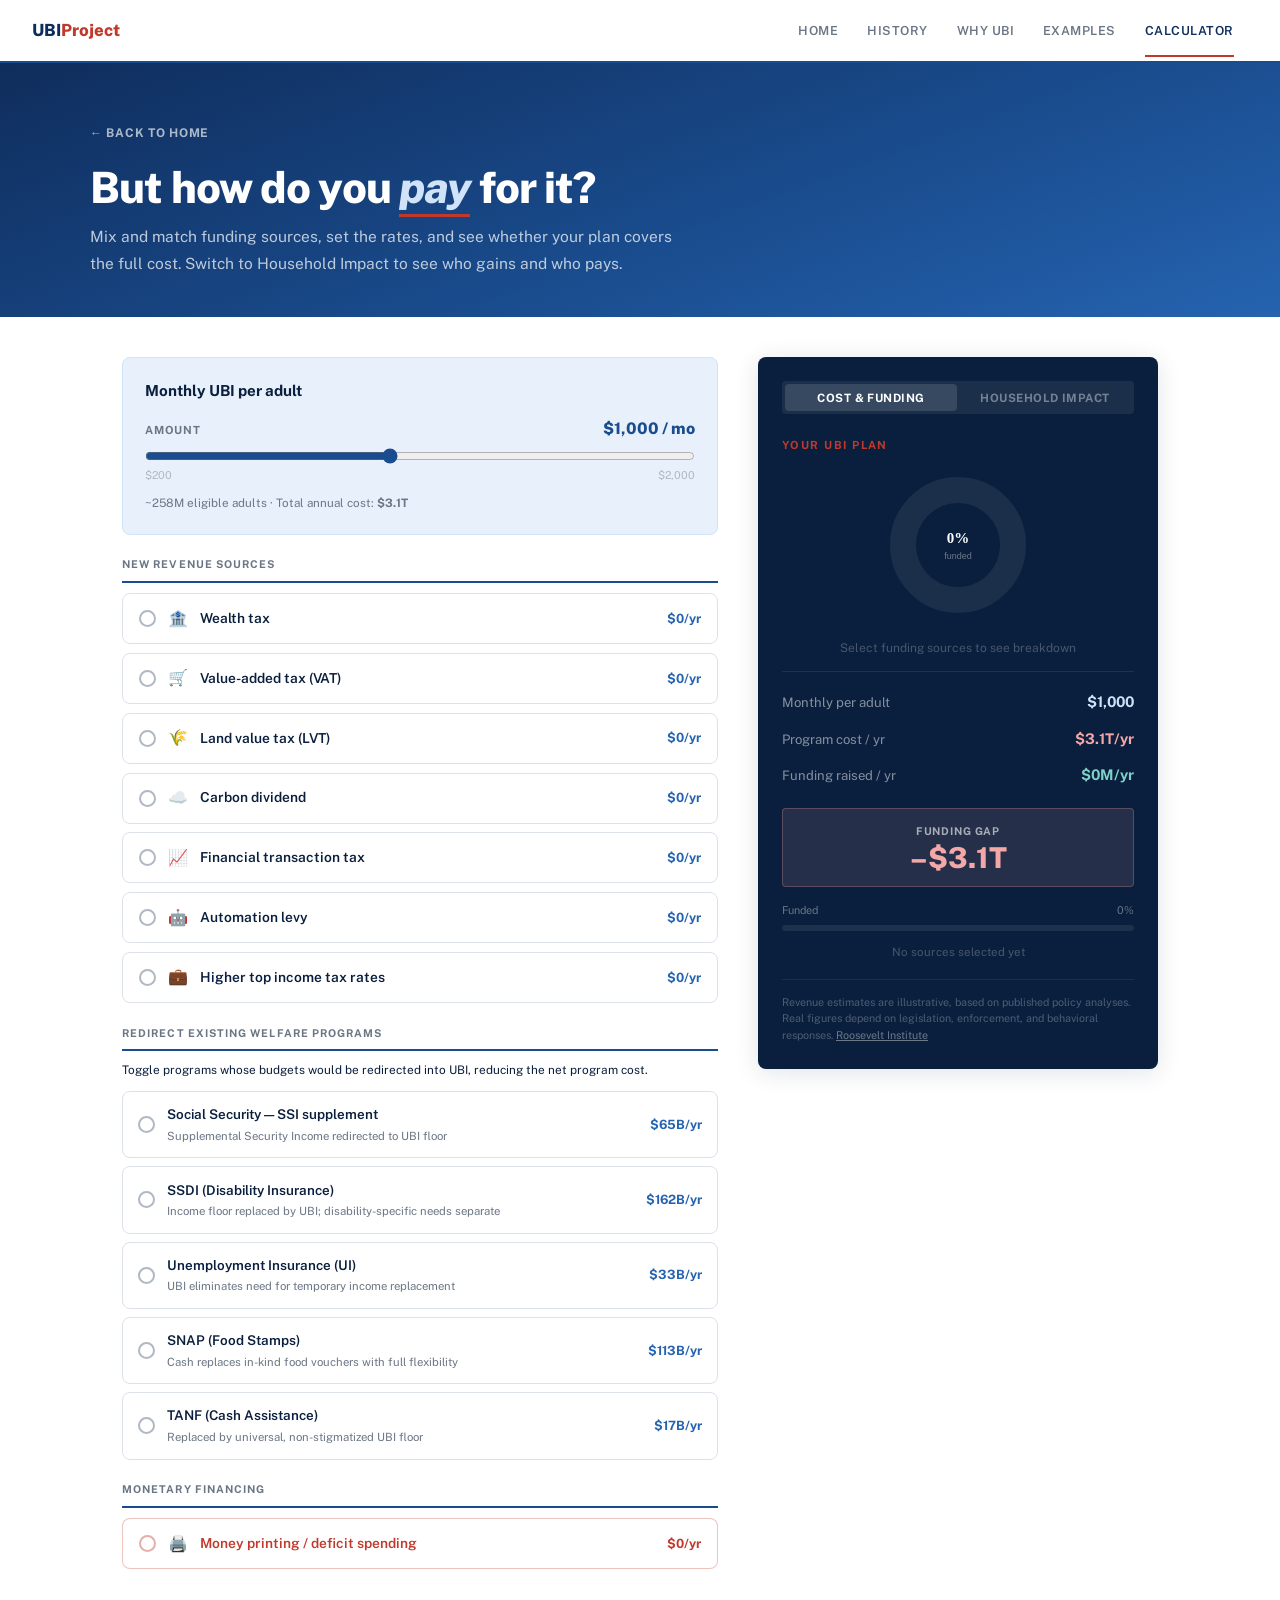
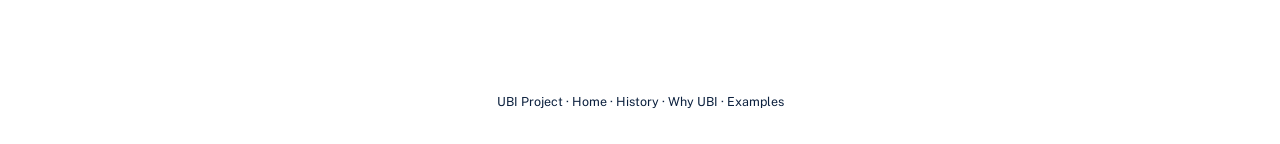
==== calculator.html @ b84a36af "v2" ====
<!DOCTYPE html>
<html lang="en">
<head>
<meta charset="UTF-8">
<meta name="viewport" content="width=device-width, initial-scale=1.0">
<title>UBI Funding Calculator — UBI Project</title>
<link rel="preconnect" href="https://fonts.googleapis.com">
<link rel="preconnect" href="https://fonts.gstatic.com" crossorigin>
<link href="https://fonts.googleapis.com/css2?family=Public+Sans:ital,wght@0,300;0,400;0,500;0,600;0,700;0,800;1,400;1,600&display=swap" rel="stylesheet">
<style>
:root {
  --white:#ffffff; --off-white:#f7f9fc; --blue-pale:#e8f0fb; --blue-light:#d0e3f8;
  --blue:#1a4d8f; --blue-mid:#2563b0; --blue-dark:#0f2d5c; --navy:#0a1f3d;
  --red:#c0392b; --red-hover:#a93226; --red-pale:#fdf1f0;
  --g1:#f0f2f5; --g2:#dde2ea; --g3:#b0b8c4; --g4:#6b7685; --g5:#3d4755;
  /* legacy aliases used by JS color refs in results panel */
  --teal:#1a6b5a; --teal-p:#e8f4f1;
  --rose:#b04a4a; --rose-p:#fdf1f0;
  --fd:"Public Sans","Helvetica Neue",Arial,sans-serif;
  --fb:"Public Sans","Helvetica Neue",Arial,sans-serif;
  --r:8px; --rs:4px;
  --sh:0 2px 10px rgba(10,31,61,0.07);
  --shm:0 4px 24px rgba(10,31,61,0.12);
}
*,*::before,*::after { box-sizing:border-box; margin:0; padding:0; }
html { scroll-behavior:smooth; }
body { font-family:var(--fd); background:var(--white); color:var(--navy); font-size:15px; line-height:1.7; }

/* ── NAV ── */
nav { position:sticky; top:0; z-index:100; background:rgba(255,255,255,0.97); backdrop-filter:blur(8px); border-bottom:2px solid var(--blue); padding:0 2rem; display:flex; align-items:center; }
.nav-brand { font-size:1.05rem; font-weight:800; color:var(--blue-dark); text-decoration:none; padding:1rem 0; margin-right:auto; }
.nav-brand span { color:var(--red); }
.nav-links { display:flex; list-style:none; }
.nav-links a { display:block; padding:1rem 0.9rem; font-size:0.78rem; font-weight:600; letter-spacing:0.04em; text-transform:uppercase; color:var(--g4); text-decoration:none; transition:color 0.18s; position:relative; }
.nav-links a::after { content:""; position:absolute; bottom:0; left:0.9rem; right:0.9rem; height:2px; background:var(--red); transform:scaleX(0); transition:transform 0.2s; }
.nav-links a:hover { color:var(--blue-dark); }
.nav-links a:hover::after, .nav-links a.active::after { transform:scaleX(1); }
.nav-links a.active { color:var(--blue-dark); }
.nav-hamburger { display:none; flex-direction:column; justify-content:center; align-items:center; gap:5px; width:40px; height:40px; background:none; border:none; cursor:pointer; border-radius:var(--rs); }
.nav-hamburger span { display:block; width:22px; height:2px; background:var(--navy); border-radius:2px; transition:transform 0.3s ease, opacity 0.3s ease, width 0.3s ease; transform-origin:center; }
nav.menu-open .nav-hamburger span:nth-child(1) { transform:translateY(7px) rotate(45deg); }
nav.menu-open .nav-hamburger span:nth-child(2) { opacity:0; width:0; }
nav.menu-open .nav-hamburger span:nth-child(3) { transform:translateY(-7px) rotate(-45deg); }
.nav-overlay { display:none; position:fixed; inset:0; background:rgba(10,31,61,0.4); z-index:98; backdrop-filter:blur(2px); }
nav.menu-open ~ .nav-overlay { display:block; }

/* ── PAGE HERO ── */
.page-hero { background:linear-gradient(160deg, var(--blue-dark) 0%, var(--blue) 60%, var(--blue-mid) 100%); padding:3.5rem 2rem 2.5rem; }
.page-hero-inner { max-width:1100px; margin:0 auto; }
.back-link { display:inline-flex; align-items:center; gap:0.35rem; font-size:0.75rem; font-weight:700; color:rgba(255,255,255,0.65); text-decoration:none; letter-spacing:0.06em; text-transform:uppercase; margin-bottom:1.25rem; transition:color 0.18s; }
.back-link:hover { color:#fff; }
.page-hero h1 { font-size:clamp(1.9rem,4vw,2.7rem); font-weight:800; line-height:1.15; color:#fff; max-width:700px; margin-bottom:0.65rem; letter-spacing:-0.02em; }
.page-hero h1 em { font-style:italic; color:var(--blue-light); border-bottom:3px solid var(--red); padding-bottom:1px; }
.page-hero p { color:rgba(255,255,255,0.72); font-size:0.97rem; max-width:600px; line-height:1.75; }

/* ── MAIN LAYOUT ── */
.page-body { max-width:1100px; margin:0 auto; padding:2.5rem 2rem 5rem; display:grid; grid-template-columns:1fr 400px; gap:2.5rem; align-items:start; }

/* ── TYPOGRAPHY UTILS ── */
.kicker { font-size:0.7rem; font-weight:700; letter-spacing:0.13em; text-transform:uppercase; color:var(--red); margin-bottom:0.3rem; display:block; }
a.src { color:var(--blue-mid); text-decoration:none; font-size:0.74rem; font-weight:600; white-space:nowrap; transition:color 0.15s; }
a.src:hover { color:var(--red); }
a.src::before { content:'['; font-weight:400; color:var(--g3); }
a.src::after  { content:']'; font-weight:400; color:var(--g3); }
input[type="range"] { width:100%; accent-color:var(--blue); cursor:pointer; display:block; }
.range-row { display:flex; justify-content:space-between; font-size:0.68rem; color:var(--g3); margin-top:0.15rem; }

/* ── UBI AMOUNT PANEL ── */
.ubi-panel { background:var(--blue-pale); border:1px solid var(--blue-light); border-radius:var(--r); padding:1.25rem 1.4rem; margin-bottom:1rem; }
.ubi-panel-title { font-size:0.95rem; font-weight:700; color:var(--navy); margin-bottom:0.7rem; }
.slider-header { display:flex; justify-content:space-between; align-items:baseline; margin-bottom:0.35rem; }
.slider-label { font-size:0.7rem; font-weight:700; letter-spacing:0.06em; text-transform:uppercase; color:var(--g4); }
.slider-current { font-size:1rem; font-weight:800; color:var(--blue); }
.ubi-meta { font-size:0.73rem; color:var(--g4); margin-top:0.55rem; }

/* ── SECTION HEADERS ── */
.ctrl-section-head { font-size:0.67rem; font-weight:700; letter-spacing:0.1em; text-transform:uppercase; color:var(--g4); padding:0.3rem 0 0.45rem; margin-top:0.9rem; border-bottom:2px solid var(--blue); margin-bottom:0.65rem; }

/* ── FUNDING SOURCE CARDS ── */
.fs-card { border:1.5px solid var(--g2); border-radius:var(--r); margin-bottom:0.55rem; background:var(--white); transition:border-color 0.18s, box-shadow 0.18s; overflow:hidden; }
.fs-card.active { border-color:var(--blue); box-shadow:0 0 0 3px rgba(26,77,143,0.08); }
.fs-header { display:flex; align-items:center; gap:0.75rem; padding:0.8rem 1rem; cursor:pointer; user-select:none; transition:background 0.15s; }
.fs-header:hover { background:var(--blue-pale); }
.fs-dot { width:17px; height:17px; border-radius:50%; border:2px solid var(--g3); background:var(--white); flex-shrink:0; display:flex; align-items:center; justify-content:center; transition:all 0.18s; }
.fs-card.active .fs-dot { background:var(--blue); border-color:var(--blue); }
.fs-dot::after { content:''; width:6px; height:6px; border-radius:50%; background:#fff; opacity:0; transition:opacity 0.15s; }
.fs-card.active .fs-dot::after { opacity:1; }
.fs-icon { font-size:1rem; flex-shrink:0; line-height:1; }
.fs-name { font-size:0.86rem; font-weight:600; color:var(--navy); flex:1; }
.fs-rev-badge { font-size:0.8rem; font-weight:700; color:var(--blue-mid); min-width:60px; text-align:right; flex-shrink:0; }
.fs-body { display:none; padding:0 1rem 0.9rem; border-top:1px solid var(--g2); }
.fs-card.active .fs-body { display:block; }
.fs-short-desc { font-size:0.78rem; color:var(--g4); margin-top:0.5rem; margin-bottom:0.45rem; line-height:1.55; }
.learn-more-btn { font-size:0.72rem; font-weight:700; color:var(--blue-mid); background:none; border:none; cursor:pointer; padding:0; text-decoration:underline; text-underline-offset:2px; transition:color 0.15s; }
.learn-more-btn:hover { color:var(--red); }
.learn-more-content { display:none; font-size:0.75rem; color:var(--g5); background:var(--blue-pale); border-radius:var(--rs); border-left:3px solid var(--blue-light); padding:0.65rem 0.8rem; margin:0.45rem 0 0.6rem; line-height:1.6; }
.learn-more-content.open { display:block; }
.fs-slider-section { margin-top:0.5rem; }
.fs-slider-header { display:flex; justify-content:space-between; align-items:baseline; margin-bottom:0.3rem; }
.fs-slider-label { font-size:0.68rem; font-weight:700; letter-spacing:0.05em; text-transform:uppercase; color:var(--g4); }
.fs-slider-val { font-size:0.88rem; font-weight:800; color:var(--blue); }

/* ── WELFARE TOGGLE ITEMS ── */
.welfare-toggle { display:flex; align-items:center; gap:0.75rem; padding:0.7rem 0.95rem; border:1.5px solid var(--g2); border-radius:var(--r); margin-bottom:0.5rem; cursor:pointer; user-select:none; background:var(--white); transition:border-color 0.18s, background 0.18s; }
.welfare-toggle:hover { background:var(--blue-pale); }
.welfare-toggle.active { border-color:var(--blue); background:var(--blue-pale); }
.welfare-toggle.active .fs-dot { background:var(--blue); border-color:var(--blue); }
.welfare-toggle.active .fs-dot::after { opacity:1; }
.welfare-info { flex:1; min-width:0; }
.welfare-name { font-size:0.84rem; font-weight:600; color:var(--navy); display:block; }
.welfare-sub  { font-size:0.71rem; color:var(--g4); display:block; margin-top:0.05rem; }
.welfare-amt  { font-size:0.8rem; font-weight:700; color:var(--blue-mid); flex-shrink:0; min-width:56px; text-align:right; }

/* ── MONEY PRINTING CARD ── */
.print-card { border:1.5px solid rgba(192,57,43,0.3); border-radius:var(--r); margin-bottom:0.55rem; background:var(--white); overflow:hidden; transition:border-color 0.2s, box-shadow 0.2s; }
.print-card.active { border-color:var(--red); box-shadow:0 0 0 3px rgba(192,57,43,0.08); background:var(--red-pale); }
.print-card .fs-header:hover { background:rgba(192,57,43,0.05); }
.print-card .fs-dot { border-color:rgba(192,57,43,0.4); }
.print-card.active .fs-dot { background:var(--red); border-color:var(--red); }
.print-card .fs-name { color:var(--red); }
.print-card .fs-rev-badge { color:var(--red); }
.infl-block { display:none; margin:0 1rem 0.9rem; padding:0.75rem 0.85rem; background:rgba(192,57,43,0.06); border-left:3px solid var(--red); border-radius:0 var(--rs) var(--rs) 0; }
.print-card.active .infl-block { display:block; }
.infl-pct { font-size:1.5rem; font-weight:800; color:var(--red); display:block; line-height:1; margin-bottom:0.2rem; }
.infl-note { font-size:0.72rem; color:var(--red); opacity:0.8; line-height:1.5; display:block; margin-bottom:0.7rem; }
.print-slider-header { display:flex; justify-content:space-between; margin-bottom:0.3rem; }
.print-slider-label { font-size:0.67rem; font-weight:700; letter-spacing:0.05em; text-transform:uppercase; color:rgba(192,57,43,0.7); }
.print-slider-val { font-size:0.86rem; font-weight:800; color:var(--red); }
.print-warning { font-size:0.7rem; color:rgba(192,57,43,0.65); margin-top:0.5rem; line-height:1.5; }

/* ── RESULTS STICKY PANEL ── */
#results-col { position:sticky; top:5.5rem; align-self:start; }
.results-panel {
  background:var(--navy); color:#fff; border-radius:var(--r);
  padding:1.5rem 1.5rem 1.6rem; box-shadow:var(--shm);
  max-height:calc(100vh - 7rem);
  overflow-y:auto;
  scrollbar-width:thin;
  scrollbar-color:rgba(255,255,255,0.12) transparent;
}
.results-panel::-webkit-scrollbar { width:4px; }
.results-panel::-webkit-scrollbar-thumb { background:rgba(255,255,255,0.12); border-radius:2px; }
.results-panel::-webkit-scrollbar-track { background:transparent; }

/* ── VIEW TABS ── */
.view-tabs { display:flex; gap:2px; background:rgba(255,255,255,0.07); border-radius:var(--rs); padding:3px; margin-bottom:1.4rem; }
.view-tab { flex:1; text-align:center; padding:0.4rem; font-size:0.72rem; font-weight:700; letter-spacing:0.04em; text-transform:uppercase; border-radius:4px; cursor:pointer; color:rgba(255,255,255,0.4); transition:all 0.2s; border:none; background:transparent; font-family:var(--fd); }
.view-tab.active { background:rgba(255,255,255,0.12); color:#fff; }

/* ── COST & FUNDING VIEW ── */
.view-pane { display:none; }
.view-pane.active { display:block; }

/* PIE CHART */
.pie-wrap { position:relative; width:170px; height:170px; margin:0 auto 0.5rem; }
.pie-wrap svg { width:100%; height:100%; overflow:visible; }
.pie-tooltip { position:absolute; background:rgba(255,255,255,0.97); color:var(--navy); border-radius:var(--rs); padding:0.4rem 0.65rem; font-size:0.73rem; font-weight:700; pointer-events:none; white-space:nowrap; opacity:0; transition:opacity 0.12s; z-index:20; transform:translate(-50%,-110%); box-shadow:var(--shm); }
.pie-empty-hint { text-align:center; font-size:0.75rem; color:rgba(255,255,255,0.25); margin-top:0.5rem; margin-bottom:0.25rem; }

/* RESULTS ROWS */
.r-divider { height:1px; background:rgba(255,255,255,0.08); margin:0.75rem 0; }
.r-row { display:flex; justify-content:space-between; align-items:baseline; padding:0.35rem 0; font-size:0.82rem; }
.r-lbl { color:rgba(255,255,255,0.5); }
.r-val { font-weight:700; font-size:0.92rem; }
.c-pos { color:#7dd3c8; }
.c-neg { color:#f4a7a7; }
.c-neu { color:var(--blue-light); }

.balance-box { margin-top:0.9rem; border-radius:var(--rs); padding:0.85rem 1rem; text-align:center; }
.balance-lbl { font-size:0.67rem; font-weight:700; letter-spacing:0.08em; text-transform:uppercase; opacity:0.6; margin-bottom:0.2rem; }
.balance-val { font-size:1.8rem; font-weight:800; line-height:1; }
.b-gap { background:rgba(244,167,167,0.12); border:1px solid rgba(244,167,167,0.25); }
.b-gap .balance-val { color:#f4a7a7; }
.b-ok  { background:rgba(125,211,200,0.12); border:1px solid rgba(125,211,200,0.25); }
.b-ok  .balance-val { color:#7dd3c8; }

.fund-bar-wrap { margin-top:0.9rem; }
.fund-bar-header { display:flex; justify-content:space-between; font-size:0.68rem; color:rgba(255,255,255,0.38); margin-bottom:0.3rem; }
.fund-bar-track { height:6px; background:rgba(255,255,255,0.08); border-radius:3px; overflow:hidden; }
.fund-bar-fill { height:100%; border-radius:3px; background:linear-gradient(90deg, var(--blue-mid), var(--blue-light)); transition:width 0.4s cubic-bezier(0.4,0,0.2,1); }

.sb-list { margin-top:0.8rem; }
.sb-row { display:flex; align-items:center; gap:0.45rem; padding:0.22rem 0; font-size:0.74rem; }
.sb-dot { width:7px; height:7px; border-radius:50%; flex-shrink:0; }
.sb-name { flex:1; color:rgba(255,255,255,0.55); }
.sb-val { font-weight:700; color:rgba(255,255,255,0.88); }
.sb-pct { font-size:0.65rem; color:rgba(255,255,255,0.35); min-width:28px; text-align:right; }

.r-note { margin-top:1rem; font-size:0.67rem; color:rgba(255,255,255,0.28); line-height:1.55; border-top:1px solid rgba(255,255,255,0.07); padding-top:0.85rem; }
.r-note a { color:rgba(255,255,255,0.4); }

/* ── HOUSEHOLD IMPACT VIEW ── */
.hi-select-group { margin-bottom:0.75rem; }
.hi-select-group label { font-size:0.67rem; font-weight:700; letter-spacing:0.08em; text-transform:uppercase; color:rgba(255,255,255,0.45); display:block; margin-bottom:0.3rem; }
.hi-select { width:100%; background:rgba(255,255,255,0.07); border:1px solid rgba(255,255,255,0.12); border-radius:var(--rs); padding:0.45rem 0.65rem; color:#fff; font-family:var(--fd); font-size:0.84rem; cursor:pointer; appearance:none; }
.hi-select option { background:var(--navy); }

.hi-stats-grid { display:grid; grid-template-columns:1fr 1fr; gap:0.5rem; margin:0.8rem 0; }
.hi-stat { background:rgba(255,255,255,0.05); border-radius:var(--rs); padding:0.7rem 0.8rem; text-align:center; }
.hi-stat-val { font-size:1.35rem; font-weight:800; display:block; line-height:1; margin-bottom:0.2rem; }
.hi-stat-lbl { font-size:0.67rem; color:rgba(255,255,255,0.4); letter-spacing:0.02em; }

.hi-net-box { background:rgba(255,255,255,0.05); border-radius:var(--rs); padding:0.9rem; text-align:center; margin-bottom:0.85rem; }
.hi-net-val { font-size:2rem; font-weight:800; line-height:1; display:block; }
.hi-net-lbl { font-size:0.69rem; color:rgba(255,255,255,0.4); margin-top:0.25rem; }

.ig-section-lbl { font-size:0.66rem; font-weight:700; letter-spacing:0.09em; text-transform:uppercase; color:rgba(255,255,255,0.35); margin-bottom:0.5rem; }
.ig-table { width:100%; border-collapse:collapse; font-size:0.71rem; }
.ig-table th { font-weight:700; text-align:left; padding:0.25rem 0.3rem; color:rgba(255,255,255,0.35); border-bottom:1px solid rgba(255,255,255,0.08); font-size:0.64rem; letter-spacing:0.05em; text-transform:uppercase; }
.ig-table td { padding:0.3rem 0.3rem; color:rgba(255,255,255,0.7); border-bottom:1px solid rgba(255,255,255,0.05); vertical-align:middle; }
.ig-table tr:last-child td { border-bottom:none; }
.ig-bar { height:4px; border-radius:2px; background:rgba(255,255,255,0.08); overflow:hidden; width:44px; }
.ig-bar-fill { height:100%; border-radius:2px; }
.hi-note { font-size:0.66rem; color:rgba(255,255,255,0.25); line-height:1.55; border-top:1px solid rgba(255,255,255,0.07); padding-top:0.8rem; margin-top:0.8rem; }

/* ── RESPONSIVE ── */
@media(max-width:900px) {
  nav { padding:0 1.25rem; }
  .nav-hamburger { display:flex; }
  .nav-links { display:flex; flex-direction:column; position:fixed; top:0; right:0; width:min(300px,88vw); height:100vh; background:var(--white); border-left:1px solid var(--g2); padding:5rem 0 2rem; transform:translateX(100%); transition:transform 0.32s cubic-bezier(0.4,0,0.2,1); overflow-y:auto; z-index:99; list-style:none; }
  nav.menu-open .nav-links { transform:translateX(0); }
  .nav-links li { border-bottom:1px solid var(--g2); }
  .nav-links a { padding:0.9rem 1.5rem; font-size:0.9rem; display:flex; justify-content:space-between; }
  .nav-links a::after { display:none; }
  .nav-links a:hover { background:var(--blue-pale); }
  .page-body { grid-template-columns:1fr; padding:1.75rem 1.25rem 4rem; gap:1.75rem; }
  #results-col { position:static; top:auto; align-self:auto; order:-1; }
  .results-panel { max-height:none; overflow-y:visible; }
}
</style>
</head>
<body>

<!-- NAV -->
<nav id="main-nav">
  <a class="nav-brand" href="index.html">UBI<span>Project</span></a>
  <ul class="nav-links" id="nav-links">
    <li><a href="index.html" onclick="closeMenu()">Home</a></li>
    <li><a href="history.html" onclick="closeMenu()">History</a></li>
    <li><a href="why-ubi.html" onclick="closeMenu()">Why UBI</a></li>
    <li><a href="examples.html" onclick="closeMenu()">Examples</a></li>
    <li><a href="calculator.html" class="active" onclick="closeMenu()">Calculator</a></li>
  </ul>
  <button class="nav-hamburger" id="nav-hamburger" aria-label="Toggle menu" aria-expanded="false" onclick="toggleMenu()">
    <span></span><span></span><span></span>
  </button>
</nav>
<div class="nav-overlay" id="nav-overlay" onclick="closeMenu()"></div>

<!-- HERO -->
<div class="page-hero">
  <div class="page-hero-inner">
    <a class="back-link" href="index.html">← Back to home</a>
    <h1>But how do you <em>pay</em> for it?</h1>
    <p>Mix and match funding sources, set the rates, and see whether your plan covers the full cost. Switch to Household Impact to see who gains and who pays.</p>
  </div>
</div>

<!-- MAIN -->
<div class="page-body">

  <!-- ═══ LEFT: CONTROLS ═══ -->
  <div id="controls-col">

    <!-- UBI AMOUNT -->
    <div class="ubi-panel">
      <div class="ubi-panel-title">Monthly UBI per adult</div>
      <div class="slider-header">
        <span class="slider-label">Amount</span>
        <span class="slider-current" id="ubi-display">$1,000 / mo</span>
      </div>
      <input type="range" id="ubi-slider" min="200" max="2000" step="50" value="1000">
      <div class="range-row"><span>$200</span><span>$2,000</span></div>
      <div class="ubi-meta">~258M eligible adults · Total annual cost: <strong id="ubi-total-cost">$3.1T</strong></div>
    </div>

    <!-- NEW REVENUE -->
    <div class="ctrl-section-head">New revenue sources</div>

    <!-- WEALTH TAX -->
    <div class="fs-card" id="fc-wealth">
      <div class="fs-header" onclick="toggleFS('wealth')">
        <div class="fs-dot"></div>
        <span class="fs-icon">🏦</span>
        <span class="fs-name">Wealth tax</span>
        <span class="fs-rev-badge" id="rev-wealth">$0/yr</span>
      </div>
      <div class="fs-body">
        <p class="fs-short-desc">Annual tax on net assets above $50M.</p>
        <button class="learn-more-btn" onclick="lm('lm-wealth',this)">Learn more ↓</button>
        <div class="learn-more-content" id="lm-wealth">Elizabeth Warren's proposed 2% on wealth above $50M / 3% above $1B was estimated to raise ~$200B/yr. Proponents argue top wealth is largely self-perpetuating and lightly taxed. Critics cite capital flight risk and valuation difficulty for illiquid assets. <a href="https://rooseveltinstitute.org/publications/modeling-the-macroeconomic-effects-of-a-universal-basic-income/" target="_blank" rel="noopener" class="src">Roosevelt Inst.</a></div>
        <div class="fs-slider-section">
          <div class="fs-slider-header">
            <span class="fs-slider-label">Rate on assets &gt;$50M</span>
            <span class="fs-slider-val" id="sv-wealth">2%</span>
          </div>
          <input type="range" id="sr-wealth" min="0.5" max="5" step="0.5" value="2">
          <div class="range-row"><span>0.5%</span><span>5%</span></div>
        </div>
      </div>
    </div>

    <!-- VAT -->
    <div class="fs-card" id="fc-vat">
      <div class="fs-header" onclick="toggleFS('vat')">
        <div class="fs-dot"></div>
        <span class="fs-icon">🛒</span>
        <span class="fs-name">Value-added tax (VAT)</span>
        <span class="fs-rev-badge" id="rev-vat">$0/yr</span>
      </div>
      <div class="fs-body">
        <p class="fs-short-desc">Consumption tax applied at each production stage. Used by most developed nations.</p>
        <button class="learn-more-btn" onclick="lm('lm-vat',this)">Learn more ↓</button>
        <div class="learn-more-content" id="lm-vat">A 10% VAT on the ~$18T US consumption base raises ~$950B/yr after exemptions. Andrew Yang's Freedom Dividend relied on a 10% VAT. Regressive on its own — but UBI fully offsets this for anyone below median income, making the combined policy progressive. <a href="https://2020.yang2020.com/policies/the-freedom-dividend/" target="_blank" rel="noopener" class="src">Yang2020</a></div>
        <div class="fs-slider-section">
          <div class="fs-slider-header">
            <span class="fs-slider-label">VAT rate</span>
            <span class="fs-slider-val" id="sv-vat">10%</span>
          </div>
          <input type="range" id="sr-vat" min="1" max="20" step="1" value="10">
          <div class="range-row"><span>1%</span><span>20%</span></div>
        </div>
      </div>
    </div>

    <!-- LAND VALUE TAX -->
    <div class="fs-card" id="fc-lvt">
      <div class="fs-header" onclick="toggleFS('lvt')">
        <div class="fs-dot"></div>
        <span class="fs-icon">🌾</span>
        <span class="fs-name">Land value tax (LVT)</span>
        <span class="fs-rev-badge" id="rev-lvt">$0/yr</span>
      </div>
      <div class="fs-body">
        <p class="fs-short-desc">Tax on the unimproved value of land — not buildings. Championed by Thomas Paine and Henry George.</p>
        <button class="learn-more-btn" onclick="lm('lm-lvt',this)">Learn more ↓</button>
        <div class="learn-more-content" id="lm-lvt">Total US land value is ~$23 trillion. An LVT taxes location value — created by society and infrastructure, not the owner's effort. Economists across the spectrum consider it one of the most efficient taxes: it cannot be avoided by working less or moving capital. Paine proposed a version in 1797. <a href="https://www.ssa.gov/history/paine4.html" target="_blank" rel="noopener" class="src">Paine, SSA archive</a></div>
        <div class="fs-slider-section">
          <div class="fs-slider-header">
            <span class="fs-slider-label">Annual rate on land value</span>
            <span class="fs-slider-val" id="sv-lvt">1%</span>
          </div>
          <input type="range" id="sr-lvt" min="0.5" max="5" step="0.5" value="1">
          <div class="range-row"><span>0.5%</span><span>5%</span></div>
        </div>
      </div>
    </div>

    <!-- CARBON DIVIDEND -->
    <div class="fs-card" id="fc-carbon">
      <div class="fs-header" onclick="toggleFS('carbon')">
        <div class="fs-dot"></div>
        <span class="fs-icon">☁️</span>
        <span class="fs-name">Carbon dividend</span>
        <span class="fs-rev-badge" id="rev-carbon">$0/yr</span>
      </div>
      <div class="fs-body">
        <p class="fs-short-desc">Fee on fossil fuel emissions returned as equal cash dividends to all citizens.</p>
        <button class="learn-more-btn" onclick="lm('lm-carbon',this)">Learn more ↓</button>
        <div class="learn-more-content" id="lm-carbon">The Climate Leadership Council proposes $40–$100/ton, returning all proceeds as citizen dividends. Alaska's oil fund is the working model. Revenue declines over time as emissions fall — which is the point. <a href="https://www.clcouncil.org/our-plan/" target="_blank" rel="noopener" class="src">CLC</a></div>
        <div class="fs-slider-section">
          <div class="fs-slider-header">
            <span class="fs-slider-label">Price per ton CO₂</span>
            <span class="fs-slider-val" id="sv-carbon">$50/ton</span>
          </div>
          <input type="range" id="sr-carbon" min="20" max="150" step="10" value="50">
          <div class="range-row"><span>$20</span><span>$150</span></div>
        </div>
      </div>
    </div>

    <!-- FINANCIAL TRANSACTION TAX -->
    <div class="fs-card" id="fc-ftt">
      <div class="fs-header" onclick="toggleFS('ftt')">
        <div class="fs-dot"></div>
        <span class="fs-icon">📈</span>
        <span class="fs-name">Financial transaction tax</span>
        <span class="fs-rev-badge" id="rev-ftt">$0/yr</span>
      </div>
      <div class="fs-body">
        <p class="fs-short-desc">Small tax on stock, bond, and derivative trades. Primarily paid by high-frequency traders.</p>
        <button class="learn-more-btn" onclick="lm('lm-ftt',this)">Learn more ↓</button>
        <div class="learn-more-content" id="lm-ftt">The CBO estimates a 0.1% rate raises ~$78B/yr. ~$100T in annual US financial transactions. Revenue is sensitive to behavioral change — volume falls as rates rise, which is also the policy intent. <a href="https://www.cbo.gov/publication/56182" target="_blank" rel="noopener" class="src">CBO</a></div>
        <div class="fs-slider-section">
          <div class="fs-slider-header">
            <span class="fs-slider-label">Rate on transactions</span>
            <span class="fs-slider-val" id="sv-ftt">0.1%</span>
          </div>
          <input type="range" id="sr-ftt" min="0.05" max="0.5" step="0.05" value="0.1">
          <div class="range-row"><span>0.05%</span><span>0.5%</span></div>
        </div>
      </div>
    </div>

    <!-- AUTOMATION LEVY -->
    <div class="fs-card" id="fc-auto">
      <div class="fs-header" onclick="toggleFS('auto')">
        <div class="fs-dot"></div>
        <span class="fs-icon">🤖</span>
        <span class="fs-name">Automation levy</span>
        <span class="fs-rev-badge" id="rev-auto">$0/yr</span>
      </div>
      <div class="fs-body">
        <p class="fs-short-desc">Tax on companies replacing workers with automation. Proposed by Bill Gates.</p>
        <button class="learn-more-btn" onclick="lm('lm-auto',this)">Learn more ↓</button>
        <div class="learn-more-content" id="lm-auto">Links the cause directly to the remedy: companies profiting from displacement pay for the safety net beneath displaced workers. Estimated ~$1.5T in automated labor substitution value annually and growing rapidly. Key challenge is defining and measuring "automated displacement." <a href="https://www.quartz.com/911968/bill-gates-the-robot-that-takes-your-job-should-pay-taxes/" target="_blank" rel="noopener" class="src">Quartz/Gates</a></div>
        <div class="fs-slider-section">
          <div class="fs-slider-header">
            <span class="fs-slider-label">Levy rate</span>
            <span class="fs-slider-val" id="sv-auto">10%</span>
          </div>
          <input type="range" id="sr-auto" min="5" max="30" step="5" value="10">
          <div class="range-row"><span>5%</span><span>30%</span></div>
        </div>
      </div>
    </div>

    <!-- TOP INCOME TAX -->
    <div class="fs-card" id="fc-income">
      <div class="fs-header" onclick="toggleFS('income')">
        <div class="fs-dot"></div>
        <span class="fs-icon">💼</span>
        <span class="fs-name">Higher top income tax rates</span>
        <span class="fs-rev-badge" id="rev-income">$0/yr</span>
      </div>
      <div class="fs-body">
        <p class="fs-short-desc">Raise marginal rates on incomes above $400K. The US top rate was 91% in the 1950s.</p>
        <button class="learn-more-btn" onclick="lm('lm-income',this)">Learn more ↓</button>
        <div class="learn-more-content" id="lm-income">Each point above the current 37% top rate raises ~$15–20B/yr. The top rate was 91% through 1963, 70% through 1980, 50% through 1986. <a href="https://www.taxpolicycenter.org/" target="_blank" rel="noopener" class="src">Tax Policy Center</a></div>
        <div class="fs-slider-section">
          <div class="fs-slider-header">
            <span class="fs-slider-label">Top marginal rate (income &gt;$400K)</span>
            <span class="fs-slider-val" id="sv-income">45%</span>
          </div>
          <input type="range" id="sr-income" min="37" max="99" step="1" value="45">
          <div class="range-row"><span>37% (current)</span><span>99%</span></div>
        </div>
      </div>
    </div>

    <!-- EXISTING WELFARE REDIRECT -->
    <div class="ctrl-section-head" style="margin-top:1rem;">Redirect existing welfare programs</div>
    <p style="font-size:0.74rem;color:var(--wg4);margin-bottom:0.7rem;line-height:1.55;">Toggle programs whose budgets would be redirected into UBI, reducing the net program cost.</p>

    <div class="welfare-toggle" id="wt-ssa" onclick="toggleW('ssa')">
      <div class="fs-dot"></div>
      <div class="welfare-info">
        <span class="welfare-name">Social Security — SSI supplement</span>
        <span class="welfare-sub">Supplemental Security Income redirected to UBI floor</span>
      </div>
      <span class="welfare-amt" id="wrev-ssa">$65B/yr</span>
    </div>

    <div class="welfare-toggle" id="wt-ssdi" onclick="toggleW('ssdi')">
      <div class="fs-dot"></div>
      <div class="welfare-info">
        <span class="welfare-name">SSDI (Disability Insurance)</span>
        <span class="welfare-sub">Income floor replaced by UBI; disability-specific needs separate</span>
      </div>
      <span class="welfare-amt" id="wrev-ssdi">$162B/yr</span>
    </div>

    <div class="welfare-toggle" id="wt-ui" onclick="toggleW('ui')">
      <div class="fs-dot"></div>
      <div class="welfare-info">
        <span class="welfare-name">Unemployment Insurance (UI)</span>
        <span class="welfare-sub">UBI eliminates need for temporary income replacement</span>
      </div>
      <span class="welfare-amt" id="wrev-ui">$33B/yr</span>
    </div>

    <div class="welfare-toggle" id="wt-snap" onclick="toggleW('snap')">
      <div class="fs-dot"></div>
      <div class="welfare-info">
        <span class="welfare-name">SNAP (Food Stamps)</span>
        <span class="welfare-sub">Cash replaces in-kind food vouchers with full flexibility</span>
      </div>
      <span class="welfare-amt" id="wrev-snap">$113B/yr</span>
    </div>

    <div class="welfare-toggle" id="wt-tanf" onclick="toggleW('tanf')">
      <div class="fs-dot"></div>
      <div class="welfare-info">
        <span class="welfare-name">TANF (Cash Assistance)</span>
        <span class="welfare-sub">Replaced by universal, non-stigmatized UBI floor</span>
      </div>
      <span class="welfare-amt" id="wrev-tanf">$17B/yr</span>
    </div>

    <!-- MONEY PRINTING -->
    <div class="ctrl-section-head" style="margin-top:1rem;">Monetary financing</div>

    <div class="print-card" id="fc-print">
      <div class="fs-header" onclick="toggleFS('print')">
        <div class="fs-dot"></div>
        <span class="fs-icon">🖨️</span>
        <span class="fs-name">Money printing / deficit spending</span>
        <span class="fs-rev-badge" id="rev-print">$0/yr</span>
      </div>
      <div class="infl-block" id="infl-block">
        <span class="infl-pct" id="infl-pct">~1.1% additional inflation</span>
        <span class="infl-note">Estimated additional annual inflation from unfunded monetary expansion at this scale.</span>
        <div class="print-slider-header">
          <span class="print-slider-label">Amount financed</span>
          <span class="print-slider-val" id="sv-print">$500B/yr</span>
        </div>
        <input type="range" id="sr-print" min="100" max="3000" step="100" value="500">
        <div class="range-row"><span>$100B</span><span>$3T</span></div>
        <p class="print-warning">⚠️ Most serious UBI proposals do not rely on monetary expansion. Shown here for completeness — redistributive UBI funded by taxes does not cause inflation; money creation does.</p>
      </div>
    </div>

  </div><!-- /controls-col -->


  <!-- ═══ RIGHT: RESULTS ═══ -->
  <div id="results-col">
    <div class="results-panel">

      <!-- VIEW TABS -->
      <div class="view-tabs">
        <button class="view-tab active" onclick="switchView('cost',this)">Cost &amp; Funding</button>
        <button class="view-tab" onclick="switchView('household',this)">Household Impact</button>
      </div>

      <!-- ────── COST & FUNDING ────── -->
      <div class="view-pane active" id="vp-cost">
        <span class="kicker">Your UBI plan</span>

        <!-- PIE CHART -->
        <div class="pie-wrap" id="pie-wrap">
          <svg id="pie-svg" viewBox="0 0 170 170"></svg>
          <div class="pie-tooltip" id="pie-tt"></div>
        </div>
        <div class="pie-empty-hint" id="pie-hint">Select funding sources to see breakdown</div>

        <div class="r-divider"></div>

        <div class="r-row"><span class="r-lbl">Monthly per adult</span><span class="r-val c-neu" id="r-monthly">$1,000</span></div>
        <div class="r-row"><span class="r-lbl">Program cost / yr</span><span class="r-val c-neg" id="r-cost">$3.1T</span></div>
        <div class="r-row"><span class="r-lbl">Funding raised / yr</span><span class="r-val c-pos" id="r-raised">$0</span></div>

        <div class="balance-box b-gap" id="balance-box">
          <div class="balance-lbl" id="bal-lbl">Funding gap</div>
          <div class="balance-val" id="bal-val">–$3.1T</div>
        </div>

        <div class="fund-bar-wrap">
          <div class="fund-bar-header"><span>Funded</span><span id="r-pct">0%</span></div>
          <div class="fund-bar-track"><div class="fund-bar-fill" id="r-bar" style="width:0%"></div></div>
        </div>

        <div class="sb-list" id="sb-list">
          <p style="font-size:0.72rem;color:rgba(255,255,255,0.25);text-align:center;margin-top:0.6rem;">No sources selected yet</p>
        </div>

        <div class="r-note">Revenue estimates are illustrative, based on published policy analyses. Real figures depend on legislation, enforcement, and behavioral responses. <a href="https://rooseveltinstitute.org/publications/modeling-the-macroeconomic-effects-of-a-universal-basic-income/" target="_blank" rel="noopener">Roosevelt Institute</a></div>
      </div><!-- /vp-cost -->

      <!-- ────── HOUSEHOLD IMPACT ────── -->
      <div class="view-pane" id="vp-household">
        <span class="kicker">Household impact</span>

        <div class="hi-select-group" style="margin-top:0.5rem;">
          <label>Household type</label>
          <select class="hi-select" id="hi-type" onchange="updateHH()">
            <option value="1">Single adult</option>
            <option value="2" selected>Two adults</option>
            <option value="3">Single parent + 1 child</option>
            <option value="4">Two adults + 2 children</option>
          </select>
        </div>

        <div class="hi-select-group">
          <label>Annual household income</label>
          <div class="slider-header" style="color:rgba(255,255,255,0.5);">
            <span style="font-size:0.67rem;font-weight:700;letter-spacing:0.06em;text-transform:uppercase;">Income</span>
            <span style="font-family:var(--fd);font-size:0.9rem;font-weight:600;color:var(--amber-l);" id="hi-income-disp">$45,000/yr</span>
          </div>
          <input type="range" id="hi-income" min="0" max="250000" step="1000" value="45000" oninput="updateHH()" style="accent-color:var(--amber-l);">
          <div class="range-row" style="color:rgba(255,255,255,0.3);"><span>$0</span><span>$250k+</span></div>
        </div>

        <div class="hi-stats-grid">
          <div class="hi-stat">
            <span class="hi-stat-val c-pos" id="hi-ubi-recv">$24,000</span>
            <span class="hi-stat-lbl">UBI received / yr</span>
          </div>
          <div class="hi-stat">
            <span class="hi-stat-val c-neg" id="hi-tax-cost">$4,500</span>
            <span class="hi-stat-lbl">Added tax burden / yr</span>
          </div>
        </div>

        <div class="hi-net-box">
          <span class="hi-net-val c-pos" id="hi-net">+$19,500</span>
          <div class="hi-net-lbl">Net annual impact</div>
        </div>

        <div class="ig-section-lbl">Tax incidence by income group</div>
        <table class="ig-table">
          <thead>
            <tr>
              <th>Group</th>
              <th>UBI/yr</th>
              <th>Tax/yr</th>
              <th>Net</th>
              <th></th>
            </tr>
          </thead>
          <tbody id="ig-tbody"></tbody>
        </table>

        <div class="hi-note">Household estimates use approximate tax incidence by income bracket. Illustrative only — not financial advice. Real tax burden depends on specific legislation.</div>
      </div><!-- /vp-household -->

    </div><!-- /results-panel -->
  </div><!-- /results-col -->

</div><!-- /page-body -->

<footer style="background:var(--ink);color:var(--wg3);padding:2rem;text-align:center;border-top:1px solid rgba(255,255,255,0.06);">
  <p style="font-size:0.78rem;">UBI Project · <a href="index.html" style="color:var(--amber-l);text-decoration:none;">Home</a> · <a href="history.html" style="color:var(--amber-l);text-decoration:none;">History</a> · <a href="why-ubi.html" style="color:var(--amber-l);text-decoration:none;">Why UBI</a> · <a href="examples.html" style="color:var(--amber-l);text-decoration:none;">Examples</a></p>
</footer>

<script>
/* ════ NAV ════ */
const _nav = document.getElementById('main-nav');
const _hbg = document.getElementById('nav-hamburger');
function toggleMenu() { const o = _nav.classList.toggle('menu-open'); _hbg.setAttribute('aria-expanded', o); document.body.style.overflow = o ? 'hidden' : ''; }
function closeMenu()  { _nav.classList.remove('menu-open'); _hbg.setAttribute('aria-expanded','false'); document.body.style.overflow = ''; }
document.addEventListener('keydown', e => { if (e.key === 'Escape') closeMenu(); });

/* ════ LEARN MORE TOGGLE ════ */
function lm(id, btn) {
  const el = document.getElementById(id);
  const open = el.classList.toggle('open');
  btn.textContent = open ? 'Show less ↑' : 'Learn more ↓';
}

/* ════ VIEW TABS ════ */
function switchView(id, tab) {
  document.querySelectorAll('.view-tab').forEach(t => t.classList.remove('active'));
  document.querySelectorAll('.view-pane').forEach(p => p.classList.remove('active'));
  tab.classList.add('active');
  document.getElementById('vp-' + id).classList.add('active');
  if (id === 'household') updateHH();
}

/* ════ DATA MODEL ════ */
const ADULTS_M = 258; // millions
const PIE_COLORS = {
  wealth: '#68c5bc', vat: '#e8b86e', lvt: '#9fd18a', carbon: '#7bb8a0',
  ftt: '#a89dd6', auto: '#f0b86e', income: '#e89090', print: '#c06060',
  ssa: '#80cbc4', ssdi: '#80b0c0', ui: '#88d0b8', snap: '#a8c890', tanf: '#b8d8a0'
};

// Revenue calculators (returns $B)
const REV = {
  wealth: r => Math.round(200 * r / 2),         // ~$200B at 2% on $20T
  vat:    r => Math.round(950 * r / 10),         // ~$950B at 10%
  lvt:    r => Math.round(230 * r / 1),          // ~$230B at 1% on $23T
  carbon: r => Math.round(5000 * r / 1000),      // 5Gt × $/ton ÷ 1000
  ftt:    r => Math.round(100000 * r / 100),     // $100T × rate
  auto:   r => Math.round(1500 * r / 100),       // $1.5T × rate
  income: r => Math.round(Math.max(0, r - 37) * 17), // each point above 37% ≈ $17B
  print:  r => r,                                // direct dollar input
};

const WELFARE_AMT = { ssa: 65, ssdi: 162, ui: 33, snap: 113, tanf: 17 };

const activeFS = new Set();
const activeW  = new Set();

/* ════ HELPERS ════ */
function fmt(b) {
  if (b >= 1000) return '$' + (b / 1000).toFixed(b % 1000 === 0 ? 0 : 1) + 'T';
  if (b >= 1)    return '$' + Math.round(b) + 'B';
  return '$' + Math.round(b * 1000) + 'M';
}
function getRate(key) {
  const el = document.getElementById('sr-' + key);
  return el ? parseFloat(el.value) : 0;
}
function getMonthly() { return parseInt(document.getElementById('ubi-slider').value); }
function totalCostB() { return Math.round(ADULTS_M * getMonthly() * 12 / 1000); }

/* ════ TOGGLE FUNCTIONS ════ */
function toggleFS(key) {
  const card = document.getElementById('fc-' + key);
  if (activeFS.has(key)) {
    activeFS.delete(key);
    card.classList.remove('active');
    if (key === 'print') document.getElementById('infl-block').style.display = 'none';
  } else {
    activeFS.add(key);
    card.classList.add('active');
    if (key === 'print') document.getElementById('infl-block').style.display = 'block';
  }
  update();
}

function toggleW(key) {
  const el = document.getElementById('wt-' + key);
  if (activeW.has(key)) { activeW.delete(key); el.classList.remove('active'); }
  else                  { activeW.add(key);    el.classList.add('active');    }
  update();
}

/* ════ MAIN UPDATE ════ */
function update() {
  const monthly  = getMonthly();
  const costB    = totalCostB();

  // Sliders & displays
  document.getElementById('ubi-display').textContent    = '$' + monthly.toLocaleString() + ' / mo';
  document.getElementById('ubi-total-cost').textContent = fmt(costB);
  document.getElementById('r-monthly').textContent      = '$' + monthly.toLocaleString();
  document.getElementById('r-cost').textContent         = fmt(costB) + '/yr';

  // Collect revenues
  let totalRev = 0;
  const breakdown = [];

  for (const key of Object.keys(REV)) {
    const rev = activeFS.has(key) ? REV[key](getRate(key)) : 0;
    if (activeFS.has(key)) {
      totalRev += rev;
      if (rev > 0) breakdown.push({ key, name: keyName(key), color: PIE_COLORS[key], rev });
    }
    // update badge
    const badge = document.getElementById('rev-' + key);
    if (badge) badge.textContent = activeFS.has(key) ? fmt(rev) + '/yr' : '$0/yr';
  }
  for (const key of Object.keys(WELFARE_AMT)) {
    if (activeW.has(key)) {
      const rev = WELFARE_AMT[key];
      totalRev += rev;
      breakdown.push({ key: 'w' + key, name: welfareName(key), color: PIE_COLORS[key], rev });
    }
  }

  // Inflation estimate for print
  if (activeFS.has('print')) {
    const printAmt = getRate('print');
    const inflEst = (printAmt / 28000 * 100 * 0.55).toFixed(1);
    document.getElementById('infl-pct').textContent = '~' + inflEst + '% additional inflation';
    document.getElementById('sv-print').textContent  = fmt(printAmt) + '/yr';
    document.getElementById('rev-print').textContent = fmt(printAmt) + '/yr';
  }

  document.getElementById('r-raised').textContent = fmt(totalRev) + '/yr';

  const gap = costB - totalRev;
  const pct = costB > 0 ? Math.min(100, Math.round(totalRev / costB * 100)) : 0;
  document.getElementById('r-pct').textContent  = pct + '%';
  document.getElementById('r-bar').style.width  = pct + '%';

  const bbox = document.getElementById('balance-box');
  if (gap <= 0) {
    bbox.className = 'balance-box b-ok';
    document.getElementById('bal-lbl').textContent = gap === 0 ? 'Fully funded' : 'Surplus';
    document.getElementById('bal-val').textContent = gap === 0 ? '✓ Balanced' : '+' + fmt(-gap);
  } else {
    bbox.className = 'balance-box b-gap';
    document.getElementById('bal-lbl').textContent = 'Funding gap';
    document.getElementById('bal-val').textContent = '–' + fmt(gap);
  }

  // Source breakdown list
  const sbl = document.getElementById('sb-list');
  if (breakdown.length === 0) {
    sbl.innerHTML = '<p style="font-size:0.72rem;color:rgba(255,255,255,0.25);text-align:center;margin-top:0.6rem;">No sources selected yet</p>';
  } else {
    const sorted = [...breakdown].sort((a, b) => b.rev - a.rev);
    sbl.innerHTML = sorted.map(b => {
      const pct = totalRev > 0 ? Math.round(b.rev / totalRev * 100) : 0;
      return `<div class="sb-row">
        <div class="sb-dot" style="background:${b.color}"></div>
        <span class="sb-name">${b.name}</span>
        <span class="sb-val">${fmt(b.rev)}</span>
        <span class="sb-pct">${pct}%</span>
      </div>`;
    }).join('');
  }

  drawPie(breakdown, totalRev, costB);
  updateHH();
}

/* ════ PIE CHART ════ */
function drawPie(breakdown, totalRev, costB) {
  const svg   = document.getElementById('pie-svg');
  const hint  = document.getElementById('pie-hint');
  const tt    = document.getElementById('pie-tt');
  const wrap  = document.getElementById('pie-wrap');
  svg.innerHTML = '';

  const cx = 85, cy = 85, ro = 68, ri = 42;

  if (breakdown.length === 0) {
    hint.style.display = 'block';
    // empty ring
    const ring = makeSVG('circle', { cx, cy, r: (ro+ri)/2, fill:'none', stroke:'rgba(255,255,255,0.07)', 'stroke-width': ro - ri });
    svg.appendChild(ring);
    addCenter(svg, cx, cy, '0%', 'funded');
    return;
  }
  hint.style.display = 'none';

  // Add gap slice if underfunded
  const gap = Math.max(0, costB - totalRev);
  const slices = [...breakdown];
  if (gap > 0) slices.push({ key:'gap', name:'Unfunded gap', color:'rgba(255,255,255,0.07)', rev:gap, isGap:true });
  const grand = slices.reduce((s, b) => s + b.rev, 0);

  let angle = -Math.PI / 2;
  slices.forEach(slice => {
    const span = (slice.rev / grand) * 2 * Math.PI;
    if (span < 0.008) { angle += span; return; }
    const a2 = angle + span;
    const large = span > Math.PI ? 1 : 0;

    const ox1 = cx + ro * Math.cos(angle), oy1 = cy + ro * Math.sin(angle);
    const ox2 = cx + ro * Math.cos(a2),    oy2 = cy + ro * Math.sin(a2);
    const ix1 = cx + ri * Math.cos(angle), iy1 = cy + ri * Math.sin(angle);
    const ix2 = cx + ri * Math.cos(a2),    iy2 = cy + ri * Math.sin(a2);

    const d = `M${ix1},${iy1} L${ox1},${oy1} A${ro},${ro} 0 ${large},1 ${ox2},${oy2} L${ix2},${iy2} A${ri},${ri} 0 ${large},0 ${ix1},${iy1}Z`;
    const path = makeSVG('path', { d, fill:slice.color, stroke:'rgba(46,44,40,0.5)', 'stroke-width':'1', style:'cursor:'+(slice.isGap?'default':'pointer')+';transition:opacity 0.15s' });

    if (!slice.isGap) {
      const pct = Math.round(slice.rev / grand * 100);
      const midA = angle + span / 2;
      path.addEventListener('mouseenter', e => {
        path.style.opacity = '0.8';
        tt.textContent = `${slice.name}: ${fmt(slice.rev)} (${pct}%)`;
        tt.style.opacity = '1';
      });
      path.addEventListener('mousemove', e => {
        const r = wrap.getBoundingClientRect();
        tt.style.left = (e.clientX - r.left) + 'px';
        tt.style.top  = (e.clientY - r.top - 8) + 'px';
      });
      path.addEventListener('mouseleave', () => { path.style.opacity = '1'; tt.style.opacity = '0'; });
      path.addEventListener('touchstart', e => {
        e.preventDefault();
        tt.textContent = `${slice.name}: ${fmt(slice.rev)} (${pct}%)`;
        tt.style.opacity = tt.style.opacity === '1' ? '0' : '1';
        const r = wrap.getBoundingClientRect();
        tt.style.left = cx + 'px'; tt.style.top = (cy - 12) + 'px';
      }, { passive: false });
    }
    svg.appendChild(path);
    angle = a2;
  });

  const pctFunded = costB > 0 ? Math.min(100, Math.round(totalRev / costB * 100)) : 0;
  addCenter(svg, cx, cy, pctFunded + '%', 'funded');
}

function makeSVG(tag, attrs) {
  const el = document.createElementNS('http://www.w3.org/2000/svg', tag);
  for (const [k, v] of Object.entries(attrs)) el.setAttribute(k, v);
  return el;
}

function addCenter(svg, cx, cy, line1, line2) {
  const t1 = makeSVG('text', { x:cx, y:cy-5, 'text-anchor':'middle', 'dominant-baseline':'middle', fill:'#fff', 'font-size':'15', 'font-weight':'600', 'font-family':"'Lora',serif" });
  t1.textContent = line1;
  const t2 = makeSVG('text', { x:cx, y:cy+12, 'text-anchor':'middle', 'dominant-baseline':'middle', fill:'rgba(255,255,255,0.4)', 'font-size':'9', 'font-family':"'Nunito',sans-serif" });
  t2.textContent = line2;
  svg.appendChild(t1);
  svg.appendChild(t2);
}

/* ════ KEY NAME HELPERS ════ */
function keyName(k) {
  return { wealth:'Wealth tax', vat:'VAT', lvt:'Land value tax', carbon:'Carbon dividend', ftt:'Fin. transaction tax', auto:'Automation levy', income:'Top income tax', print:'Deficit/printing' }[k] || k;
}
function welfareName(k) {
  return { ssa:'SSA/SSI redirect', ssdi:'SSDI redirect', ui:'UI redirect', snap:'SNAP redirect', tanf:'TANF redirect' }[k] || k;
}

/* ════ HOUSEHOLD IMPACT ════ */
const IG = [
  { label:'<$30k',      rep:20000,  adults:1 },
  { label:'$30–60k',    rep:45000,  adults:1.5 },
  { label:'$60–100k',   rep:80000,  adults:1.8 },
  { label:'$100–200k',  rep:150000, adults:2 },
  { label:'>$200k',     rep:280000, adults:2 },
];

function taxBurden(income, monthly) {
  let b = 0;
  if (activeFS.has('vat')) {
    const consRate = Math.max(0.45, 0.88 - income * 0.0000008);
    b += income * consRate * (getRate('vat') / 100);
  }
  if (activeFS.has('income')) {
    const over400 = Math.max(0, income - 400000);
    b += over400 * Math.max(0, getRate('income') / 100 - 0.37);
  }
  if (activeFS.has('wealth') && income > 500000) {
    b += income * 0.015 * (getRate('wealth') / 2);
  }
  if (activeFS.has('ftt')) {
    const assetProxy = Math.max(0, (income - 40000) * 1.5);
    b += assetProxy * (getRate('ftt') / 100) * 0.4;
  }
  if (activeFS.has('carbon')) {
    const tonsPerHh = Math.max(2.5, 4.5 + income * 0.000008);
    b += tonsPerHh * getRate('carbon');
  }
  if (activeFS.has('lvt')) {
    const landProxy = income > 80000 ? income * 0.4 * (getRate('lvt') / 100) : income * 0.15 * (getRate('lvt') / 100);
    b += landProxy;
  }
  if (activeFS.has('auto') && income > 150000) {
    b += income * 0.002 * (getRate('auto') / 10);
  }
  return Math.round(Math.max(0, b));
}

function updateHH() {
  const monthly = getMonthly();
  const income  = parseInt(document.getElementById('hi-income').value);
  const type    = parseInt(document.getElementById('hi-type').value);
  document.getElementById('hi-income-disp').textContent = income >= 250000 ? '$250,000+/yr' : '$' + income.toLocaleString() + '/yr';

  // Adults who receive UBI
  const ubiAdults = [0, 1, 2, 1, 2][type];
  const ubiRecv   = ubiAdults * monthly * 12;
  const burden    = taxBurden(income, monthly);
  const net       = ubiRecv - burden;

  document.getElementById('hi-ubi-recv').textContent = '$' + ubiRecv.toLocaleString() + '/yr';
  document.getElementById('hi-tax-cost').textContent = '$' + burden.toLocaleString() + '/yr';
  const netEl = document.getElementById('hi-net');
  netEl.textContent = (net >= 0 ? '+$' : '-$') + Math.abs(net).toLocaleString();
  netEl.className   = 'hi-net-val ' + (net >= 0 ? 'c-pos' : 'c-neg');

  // Income group table
  const ubiPerAdult = monthly * 12;
  const rows = IG.map(g => {
    const ubiG   = Math.round(g.adults * ubiPerAdult);
    const taxG   = taxBurden(g.rep, monthly);
    const netG   = ubiG - taxG;
    const netStr = (netG >= 0 ? '+$' : '-$') + (Math.abs(netG) / 1000).toFixed(1) + 'k';
    const cls    = netG >= 0 ? 'c-pos' : 'c-neg';
    const maxAbs = 30000;
    const barW   = Math.round(Math.min(100, Math.abs(netG) / maxAbs * 100));
    const barClr = netG >= 0 ? '#7dd3c8' : '#f4a7a7';
    return `<tr>
      <td>${g.label}</td>
      <td>$${(ubiG/1000).toFixed(0)}k</td>
      <td>$${(taxG/1000).toFixed(1)}k</td>
      <td class="${cls}">${netStr}</td>
      <td><div class="ig-bar"><div class="ig-bar-fill" style="width:${barW}%;background:${barClr}"></div></div></td>
    </tr>`;
  });
  document.getElementById('ig-tbody').innerHTML = rows.join('');
}

/* ════ WIRE UP SLIDERS ════ */
document.getElementById('ubi-slider').addEventListener('input', update);
document.getElementById('hi-income').addEventListener('input', updateHH);

// Revenue sliders
const sliderFmt = { wealth:'%', vat:'%', lvt:'%', carbon:'$/ton', ftt:'%', auto:'%', income:'%' };
Object.keys(sliderFmt).forEach(key => {
  const el = document.getElementById('sr-' + key);
  if (!el) return;
  el.addEventListener('input', () => {
    const v = parseFloat(el.value);
    const sv = document.getElementById('sv-' + key);
    if (sv) sv.textContent = sliderFmt[key] === '$/ton' ? '$' + v + '/ton' : v + '%';
    update();
  });
});

// Print slider
const printSl = document.getElementById('sr-print');
if (printSl) {
  printSl.addEventListener('input', () => {
    const v = parseInt(printSl.value);
    document.getElementById('sv-print').textContent = fmt(v) + '/yr';
    update();
  });
}

/* ════ INIT ════ */
update();
</script>
</body>
</html>
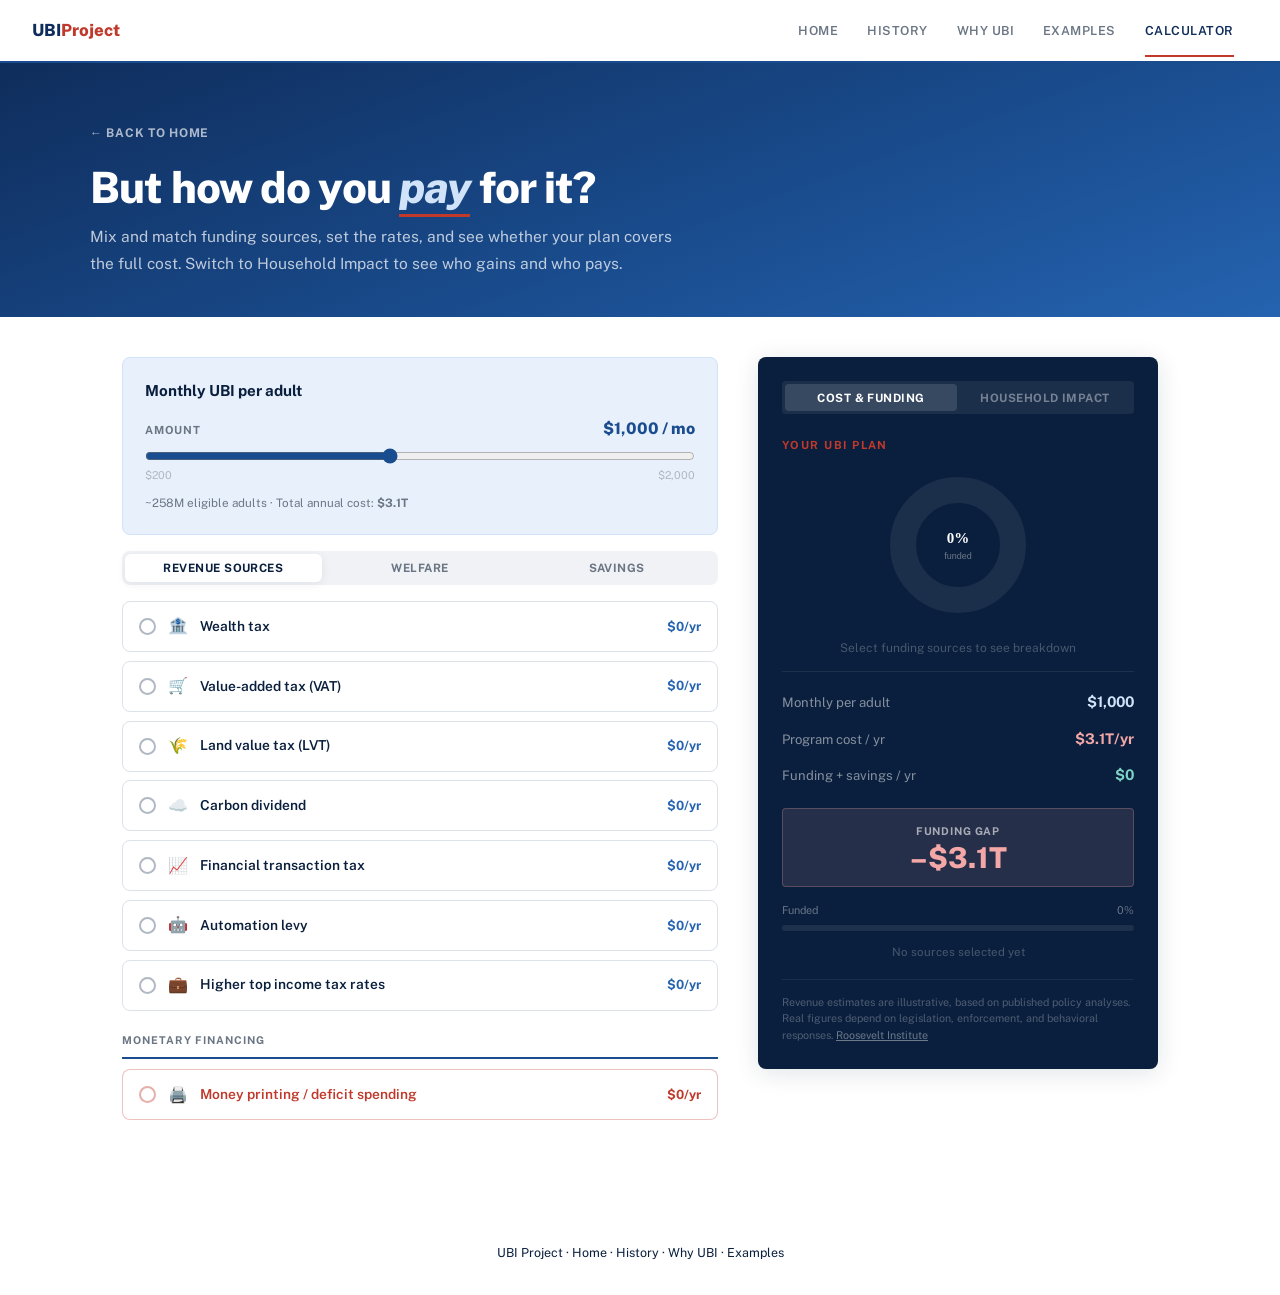
==== commit d0b536d9: "calc change" ====
--- a/calculator.html
+++ b/calculator.html
@@ -111,7 +111,42 @@
 .welfare-sub  { font-size:0.71rem; color:var(--g4); display:block; margin-top:0.05rem; }
 .welfare-amt  { font-size:0.8rem; font-weight:700; color:var(--blue-mid); flex-shrink:0; min-width:56px; text-align:right; }
 
-/* ── MONEY PRINTING CARD ── */
+/* ── CTRL TABS (left column) ── */
+.ctrl-tabs { display:flex; gap:0; background:var(--g1); border-radius:var(--r); padding:3px; margin-bottom:1rem; }
+.ctrl-tab {
+  flex:1; text-align:center; padding:0.45rem 0.5rem;
+  font-size:0.72rem; font-weight:700; letter-spacing:0.04em; text-transform:uppercase;
+  border-radius:6px; cursor:pointer; color:var(--g4);
+  transition:all 0.18s; border:none; background:transparent; font-family:var(--fd);
+}
+.ctrl-tab.active { background:var(--white); color:var(--navy); box-shadow:var(--sh); }
+.ctrl-tab:hover:not(.active) { color:var(--navy); }
+.ctrl-pane { display:none; }
+.ctrl-pane.active { display:block; }
+
+/* ── SAVINGS ITEM ── */
+.savings-item {
+  display:flex; align-items:flex-start; gap:0.75rem;
+  padding:0.85rem 1rem; border:1.5px solid var(--g2);
+  border-radius:var(--r); margin-bottom:0.55rem;
+  background:var(--white); transition:border-color 0.18s, background 0.18s;
+  cursor:pointer; user-select:none;
+}
+.savings-item:hover { background:var(--blue-pale); }
+.savings-item.active { border-color:var(--blue); background:var(--blue-pale); }
+.savings-item.active .fs-dot { background:var(--blue); border-color:var(--blue); }
+.savings-item.active .fs-dot::after { opacity:1; }
+.savings-info { flex:1; min-width:0; }
+.savings-name { font-size:0.84rem; font-weight:600; color:var(--navy); display:block; }
+.savings-sub  { font-size:0.71rem; color:var(--g4); display:block; margin-top:0.05rem; line-height:1.45; }
+.savings-amt  { font-size:0.8rem; font-weight:700; color:var(--blue-mid); flex-shrink:0; min-width:60px; text-align:right; }
+.savings-lm-btn { font-size:0.7rem; font-weight:700; color:var(--blue-mid); background:none; border:none; cursor:pointer; padding:0.3rem 0 0; text-decoration:underline; text-underline-offset:2px; display:block; transition:color 0.15s; }
+.savings-lm-btn:hover { color:var(--red); }
+.savings-lm-content { display:none; font-size:0.74rem; color:var(--g5); background:var(--blue-pale); border-radius:var(--rs); border-left:3px solid var(--blue-light); padding:0.6rem 0.75rem; margin-top:0.45rem; line-height:1.6; }
+.savings-lm-content.open { display:block; }
+
+/* ── MONETARY FINANCING (moved inside Revenue tab) ── */
+.monetary-section { margin-top:1rem; }
 .print-card { border:1.5px solid rgba(192,57,43,0.3); border-radius:var(--r); margin-bottom:0.55rem; background:var(--white); overflow:hidden; transition:border-color 0.2s, box-shadow 0.2s; }
 .print-card.active { border-color:var(--red); box-shadow:0 0 0 3px rgba(192,57,43,0.08); background:var(--red-pale); }
 .print-card .fs-header:hover { background:rgba(192,57,43,0.05); }
@@ -274,241 +309,301 @@
       <div class="ubi-meta">~258M eligible adults · Total annual cost: <strong id="ubi-total-cost">$3.1T</strong></div>
     </div>
 
-    <!-- NEW REVENUE -->
-    <div class="ctrl-section-head">New revenue sources</div>
-
-    <!-- WEALTH TAX -->
-    <div class="fs-card" id="fc-wealth">
-      <div class="fs-header" onclick="toggleFS('wealth')">
+    <!-- SOURCE TABS -->
+    <div class="ctrl-tabs">
+      <button class="ctrl-tab active" onclick="switchSrcTab('revenue',this)">Revenue Sources</button>
+      <button class="ctrl-tab" onclick="switchSrcTab('welfare',this)">Welfare</button>
+      <button class="ctrl-tab" onclick="switchSrcTab('savings',this)">Savings</button>
+    </div>
+
+    <!-- ── TAB: REVENUE SOURCES ── -->
+    <div class="ctrl-pane active" id="sp-revenue">
+
+      <!-- WEALTH TAX -->
+      <div class="fs-card" id="fc-wealth">
+        <div class="fs-header" onclick="toggleFS('wealth')">
+          <div class="fs-dot"></div>
+          <span class="fs-icon">🏦</span>
+          <span class="fs-name">Wealth tax</span>
+          <span class="fs-rev-badge" id="rev-wealth">$0/yr</span>
+        </div>
+        <div class="fs-body">
+          <p class="fs-short-desc">Annual tax on net assets above $50M.</p>
+          <button class="learn-more-btn" onclick="lm('lm-wealth',this)">Learn more ↓</button>
+          <div class="learn-more-content" id="lm-wealth">Elizabeth Warren's proposed 2% on wealth above $50M / 3% above $1B was estimated to raise ~$200B/yr. Critics cite capital flight risk and valuation difficulty for illiquid assets. <a href="https://rooseveltinstitute.org/publications/modeling-the-macroeconomic-effects-of-a-universal-basic-income/" target="_blank" rel="noopener" class="src">Roosevelt Inst.</a></div>
+          <div class="fs-slider-section">
+            <div class="fs-slider-header"><span class="fs-slider-label">Rate on assets &gt;$50M</span><span class="fs-slider-val" id="sv-wealth">2%</span></div>
+            <input type="range" id="sr-wealth" min="0.5" max="5" step="0.5" value="2">
+            <div class="range-row"><span>0.5%</span><span>5%</span></div>
+          </div>
+        </div>
+      </div>
+
+      <!-- VAT -->
+      <div class="fs-card" id="fc-vat">
+        <div class="fs-header" onclick="toggleFS('vat')">
+          <div class="fs-dot"></div>
+          <span class="fs-icon">🛒</span>
+          <span class="fs-name">Value-added tax (VAT)</span>
+          <span class="fs-rev-badge" id="rev-vat">$0/yr</span>
+        </div>
+        <div class="fs-body">
+          <p class="fs-short-desc">Consumption tax applied at each production stage. Used by most developed nations.</p>
+          <button class="learn-more-btn" onclick="lm('lm-vat',this)">Learn more ↓</button>
+          <div class="learn-more-content" id="lm-vat">A 10% VAT on the ~$18T US consumption base raises ~$950B/yr after exemptions. Regressive on its own — but UBI fully offsets this for anyone below median income. <a href="https://2020.yang2020.com/policies/the-freedom-dividend/" target="_blank" rel="noopener" class="src">Yang2020</a></div>
+          <div class="fs-slider-section">
+            <div class="fs-slider-header"><span class="fs-slider-label">VAT rate</span><span class="fs-slider-val" id="sv-vat">10%</span></div>
+            <input type="range" id="sr-vat" min="1" max="20" step="1" value="10">
+            <div class="range-row"><span>1%</span><span>20%</span></div>
+          </div>
+        </div>
+      </div>
+
+      <!-- LAND VALUE TAX -->
+      <div class="fs-card" id="fc-lvt">
+        <div class="fs-header" onclick="toggleFS('lvt')">
+          <div class="fs-dot"></div>
+          <span class="fs-icon">🌾</span>
+          <span class="fs-name">Land value tax (LVT)</span>
+          <span class="fs-rev-badge" id="rev-lvt">$0/yr</span>
+        </div>
+        <div class="fs-body">
+          <p class="fs-short-desc">Tax on the unimproved value of land — not buildings. Championed by Thomas Paine and Henry George.</p>
+          <button class="learn-more-btn" onclick="lm('lm-lvt',this)">Learn more ↓</button>
+          <div class="learn-more-content" id="lm-lvt">Total US land value is ~$23 trillion. An LVT taxes location value created by society and infrastructure, not the owner's effort. One of the most efficient taxes known to economics. <a href="https://www.ssa.gov/history/paine4.html" target="_blank" rel="noopener" class="src">Paine, SSA archive</a></div>
+          <div class="fs-slider-section">
+            <div class="fs-slider-header"><span class="fs-slider-label">Annual rate on land value</span><span class="fs-slider-val" id="sv-lvt">1%</span></div>
+            <input type="range" id="sr-lvt" min="0.5" max="5" step="0.5" value="1">
+            <div class="range-row"><span>0.5%</span><span>5%</span></div>
+          </div>
+        </div>
+      </div>
+
+      <!-- CARBON DIVIDEND -->
+      <div class="fs-card" id="fc-carbon">
+        <div class="fs-header" onclick="toggleFS('carbon')">
+          <div class="fs-dot"></div>
+          <span class="fs-icon">☁️</span>
+          <span class="fs-name">Carbon dividend</span>
+          <span class="fs-rev-badge" id="rev-carbon">$0/yr</span>
+        </div>
+        <div class="fs-body">
+          <p class="fs-short-desc">Fee on fossil fuel emissions returned as equal cash dividends to all citizens.</p>
+          <button class="learn-more-btn" onclick="lm('lm-carbon',this)">Learn more ↓</button>
+          <div class="learn-more-content" id="lm-carbon">The Climate Leadership Council proposes $40–$100/ton, returning all proceeds as citizen dividends. Alaska's oil fund is the working model. Revenue declines as emissions fall. <a href="https://www.clcouncil.org/our-plan/" target="_blank" rel="noopener" class="src">CLC</a></div>
+          <div class="fs-slider-section">
+            <div class="fs-slider-header"><span class="fs-slider-label">Price per ton CO₂</span><span class="fs-slider-val" id="sv-carbon">$50/ton</span></div>
+            <input type="range" id="sr-carbon" min="20" max="150" step="10" value="50">
+            <div class="range-row"><span>$20</span><span>$150</span></div>
+          </div>
+        </div>
+      </div>
+
+      <!-- FINANCIAL TRANSACTION TAX -->
+      <div class="fs-card" id="fc-ftt">
+        <div class="fs-header" onclick="toggleFS('ftt')">
+          <div class="fs-dot"></div>
+          <span class="fs-icon">📈</span>
+          <span class="fs-name">Financial transaction tax</span>
+          <span class="fs-rev-badge" id="rev-ftt">$0/yr</span>
+        </div>
+        <div class="fs-body">
+          <p class="fs-short-desc">Small tax on stock, bond, and derivative trades. Primarily paid by high-frequency traders.</p>
+          <button class="learn-more-btn" onclick="lm('lm-ftt',this)">Learn more ↓</button>
+          <div class="learn-more-content" id="lm-ftt">The CBO estimates a 0.1% rate raises ~$78B/yr on ~$100T in annual US financial transactions. <a href="https://www.cbo.gov/publication/56182" target="_blank" rel="noopener" class="src">CBO</a></div>
+          <div class="fs-slider-section">
+            <div class="fs-slider-header"><span class="fs-slider-label">Rate on transactions</span><span class="fs-slider-val" id="sv-ftt">0.1%</span></div>
+            <input type="range" id="sr-ftt" min="0.05" max="0.5" step="0.05" value="0.1">
+            <div class="range-row"><span>0.05%</span><span>0.5%</span></div>
+          </div>
+        </div>
+      </div>
+
+      <!-- AUTOMATION LEVY -->
+      <div class="fs-card" id="fc-auto">
+        <div class="fs-header" onclick="toggleFS('auto')">
+          <div class="fs-dot"></div>
+          <span class="fs-icon">🤖</span>
+          <span class="fs-name">Automation levy</span>
+          <span class="fs-rev-badge" id="rev-auto">$0/yr</span>
+        </div>
+        <div class="fs-body">
+          <p class="fs-short-desc">Tax on companies replacing workers with automation. Proposed by Bill Gates.</p>
+          <button class="learn-more-btn" onclick="lm('lm-auto',this)">Learn more ↓</button>
+          <div class="learn-more-content" id="lm-auto">Companies profiting from displacement pay for the safety net beneath displaced workers. Estimated ~$1.5T in automated labor substitution value annually. Key challenge is defining "automated displacement." <a href="https://www.quartz.com/911968/bill-gates-the-robot-that-takes-your-job-should-pay-taxes/" target="_blank" rel="noopener" class="src">Quartz/Gates</a></div>
+          <div class="fs-slider-section">
+            <div class="fs-slider-header"><span class="fs-slider-label">Levy rate</span><span class="fs-slider-val" id="sv-auto">10%</span></div>
+            <input type="range" id="sr-auto" min="5" max="30" step="5" value="10">
+            <div class="range-row"><span>5%</span><span>30%</span></div>
+          </div>
+        </div>
+      </div>
+
+      <!-- TOP INCOME TAX -->
+      <div class="fs-card" id="fc-income">
+        <div class="fs-header" onclick="toggleFS('income')">
+          <div class="fs-dot"></div>
+          <span class="fs-icon">💼</span>
+          <span class="fs-name">Higher top income tax rates</span>
+          <span class="fs-rev-badge" id="rev-income">$0/yr</span>
+        </div>
+        <div class="fs-body">
+          <p class="fs-short-desc">Raise marginal rates on incomes above $400K. The US top rate was 91% in the 1950s.</p>
+          <button class="learn-more-btn" onclick="lm('lm-income',this)">Learn more ↓</button>
+          <div class="learn-more-content" id="lm-income">Each point above the current 37% top rate raises ~$15–20B/yr. The top rate was 91% through 1963, 70% through 1980. <a href="https://www.taxpolicycenter.org/" target="_blank" rel="noopener" class="src">Tax Policy Center</a></div>
+          <div class="fs-slider-section">
+            <div class="fs-slider-header"><span class="fs-slider-label">Top marginal rate (income &gt;$400K)</span><span class="fs-slider-val" id="sv-income">45%</span></div>
+            <input type="range" id="sr-income" min="37" max="99" step="1" value="45">
+            <div class="range-row"><span>37% (current)</span><span>99%</span></div>
+          </div>
+        </div>
+      </div>
+
+      <!-- DEFICIT SPENDING (at bottom of Revenue tab) -->
+      <div class="ctrl-section-head" style="margin-top:1rem;">Monetary financing</div>
+      <div class="print-card" id="fc-print">
+        <div class="fs-header" onclick="toggleFS('print')">
+          <div class="fs-dot"></div>
+          <span class="fs-icon">🖨️</span>
+          <span class="fs-name">Money printing / deficit spending</span>
+          <span class="fs-rev-badge" id="rev-print">$0/yr</span>
+        </div>
+        <div class="infl-block" id="infl-block">
+          <span class="infl-pct" id="infl-pct">~1.1% additional inflation</span>
+          <span class="infl-note">Estimated additional annual inflation from unfunded monetary expansion at this scale.</span>
+          <div class="print-slider-header">
+            <span class="print-slider-label">Amount financed</span>
+            <span class="print-slider-val" id="sv-print">$500B/yr</span>
+          </div>
+          <input type="range" id="sr-print" min="100" max="3000" step="100" value="500">
+          <div class="range-row"><span>$100B</span><span>$3T</span></div>
+          <p class="print-warning">⚠️ Most serious UBI proposals do not rely on monetary expansion. Shown here for completeness — redistributive UBI funded by taxes does not cause inflation; money creation does.</p>
+        </div>
+      </div>
+
+    </div><!-- /sp-revenue -->
+
+    <!-- ── TAB: WELFARE ── -->
+    <div class="ctrl-pane" id="sp-welfare">
+      <p style="font-size:0.78rem;color:var(--g4);margin-bottom:0.85rem;line-height:1.6;">Redirect existing program budgets into UBI, reducing the net cost. Toggle programs whose spending would be replaced by a direct cash floor.</p>
+
+      <div class="welfare-toggle" id="wt-ssa" onclick="toggleW('ssa')">
         <div class="fs-dot"></div>
-        <span class="fs-icon">🏦</span>
-        <span class="fs-name">Wealth tax</span>
-        <span class="fs-rev-badge" id="rev-wealth">$0/yr</span>
-      </div>
-      <div class="fs-body">
-        <p class="fs-short-desc">Annual tax on net assets above $50M.</p>
-        <button class="learn-more-btn" onclick="lm('lm-wealth',this)">Learn more ↓</button>
-        <div class="learn-more-content" id="lm-wealth">Elizabeth Warren's proposed 2% on wealth above $50M / 3% above $1B was estimated to raise ~$200B/yr. Proponents argue top wealth is largely self-perpetuating and lightly taxed. Critics cite capital flight risk and valuation difficulty for illiquid assets. <a href="https://rooseveltinstitute.org/publications/modeling-the-macroeconomic-effects-of-a-universal-basic-income/" target="_blank" rel="noopener" class="src">Roosevelt Inst.</a></div>
-        <div class="fs-slider-section">
-          <div class="fs-slider-header">
-            <span class="fs-slider-label">Rate on assets &gt;$50M</span>
-            <span class="fs-slider-val" id="sv-wealth">2%</span>
-          </div>
-          <input type="range" id="sr-wealth" min="0.5" max="5" step="0.5" value="2">
-          <div class="range-row"><span>0.5%</span><span>5%</span></div>
-        </div>
-      </div>
-    </div>
-
-    <!-- VAT -->
-    <div class="fs-card" id="fc-vat">
-      <div class="fs-header" onclick="toggleFS('vat')">
+        <div class="welfare-info">
+          <span class="welfare-name">Social Security — SSI supplement</span>
+          <span class="welfare-sub">Supplemental Security Income redirected to UBI floor</span>
+        </div>
+        <span class="welfare-amt" id="wrev-ssa">$65B/yr</span>
+      </div>
+
+      <div class="welfare-toggle" id="wt-ssdi" onclick="toggleW('ssdi')">
         <div class="fs-dot"></div>
-        <span class="fs-icon">🛒</span>
-        <span class="fs-name">Value-added tax (VAT)</span>
-        <span class="fs-rev-badge" id="rev-vat">$0/yr</span>
-      </div>
-      <div class="fs-body">
-        <p class="fs-short-desc">Consumption tax applied at each production stage. Used by most developed nations.</p>
-        <button class="learn-more-btn" onclick="lm('lm-vat',this)">Learn more ↓</button>
-        <div class="learn-more-content" id="lm-vat">A 10% VAT on the ~$18T US consumption base raises ~$950B/yr after exemptions. Andrew Yang's Freedom Dividend relied on a 10% VAT. Regressive on its own — but UBI fully offsets this for anyone below median income, making the combined policy progressive. <a href="https://2020.yang2020.com/policies/the-freedom-dividend/" target="_blank" rel="noopener" class="src">Yang2020</a></div>
-        <div class="fs-slider-section">
-          <div class="fs-slider-header">
-            <span class="fs-slider-label">VAT rate</span>
-            <span class="fs-slider-val" id="sv-vat">10%</span>
-          </div>
-          <input type="range" id="sr-vat" min="1" max="20" step="1" value="10">
-          <div class="range-row"><span>1%</span><span>20%</span></div>
-        </div>
-      </div>
-    </div>
-
-    <!-- LAND VALUE TAX -->
-    <div class="fs-card" id="fc-lvt">
-      <div class="fs-header" onclick="toggleFS('lvt')">
+        <div class="welfare-info">
+          <span class="welfare-name">SSDI (Disability Insurance)</span>
+          <span class="welfare-sub">Income floor replaced by UBI; disability-specific needs kept separate</span>
+        </div>
+        <span class="welfare-amt" id="wrev-ssdi">$162B/yr</span>
+      </div>
+
+      <div class="welfare-toggle" id="wt-ui" onclick="toggleW('ui')">
         <div class="fs-dot"></div>
-        <span class="fs-icon">🌾</span>
-        <span class="fs-name">Land value tax (LVT)</span>
-        <span class="fs-rev-badge" id="rev-lvt">$0/yr</span>
-      </div>
-      <div class="fs-body">
-        <p class="fs-short-desc">Tax on the unimproved value of land — not buildings. Championed by Thomas Paine and Henry George.</p>
-        <button class="learn-more-btn" onclick="lm('lm-lvt',this)">Learn more ↓</button>
-        <div class="learn-more-content" id="lm-lvt">Total US land value is ~$23 trillion. An LVT taxes location value — created by society and infrastructure, not the owner's effort. Economists across the spectrum consider it one of the most efficient taxes: it cannot be avoided by working less or moving capital. Paine proposed a version in 1797. <a href="https://www.ssa.gov/history/paine4.html" target="_blank" rel="noopener" class="src">Paine, SSA archive</a></div>
-        <div class="fs-slider-section">
-          <div class="fs-slider-header">
-            <span class="fs-slider-label">Annual rate on land value</span>
-            <span class="fs-slider-val" id="sv-lvt">1%</span>
-          </div>
-          <input type="range" id="sr-lvt" min="0.5" max="5" step="0.5" value="1">
-          <div class="range-row"><span>0.5%</span><span>5%</span></div>
-        </div>
-      </div>
-    </div>
-
-    <!-- CARBON DIVIDEND -->
-    <div class="fs-card" id="fc-carbon">
-      <div class="fs-header" onclick="toggleFS('carbon')">
+        <div class="welfare-info">
+          <span class="welfare-name">Unemployment Insurance (UI)</span>
+          <span class="welfare-sub">UBI eliminates need for temporary income replacement</span>
+        </div>
+        <span class="welfare-amt" id="wrev-ui">$33B/yr</span>
+      </div>
+
+      <div class="welfare-toggle" id="wt-snap" onclick="toggleW('snap')">
         <div class="fs-dot"></div>
-        <span class="fs-icon">☁️</span>
-        <span class="fs-name">Carbon dividend</span>
-        <span class="fs-rev-badge" id="rev-carbon">$0/yr</span>
-      </div>
-      <div class="fs-body">
-        <p class="fs-short-desc">Fee on fossil fuel emissions returned as equal cash dividends to all citizens.</p>
-        <button class="learn-more-btn" onclick="lm('lm-carbon',this)">Learn more ↓</button>
-        <div class="learn-more-content" id="lm-carbon">The Climate Leadership Council proposes $40–$100/ton, returning all proceeds as citizen dividends. Alaska's oil fund is the working model. Revenue declines over time as emissions fall — which is the point. <a href="https://www.clcouncil.org/our-plan/" target="_blank" rel="noopener" class="src">CLC</a></div>
-        <div class="fs-slider-section">
-          <div class="fs-slider-header">
-            <span class="fs-slider-label">Price per ton CO₂</span>
-            <span class="fs-slider-val" id="sv-carbon">$50/ton</span>
-          </div>
-          <input type="range" id="sr-carbon" min="20" max="150" step="10" value="50">
-          <div class="range-row"><span>$20</span><span>$150</span></div>
-        </div>
-      </div>
-    </div>
-
-    <!-- FINANCIAL TRANSACTION TAX -->
-    <div class="fs-card" id="fc-ftt">
-      <div class="fs-header" onclick="toggleFS('ftt')">
+        <div class="welfare-info">
+          <span class="welfare-name">SNAP (Food Stamps)</span>
+          <span class="welfare-sub">Cash replaces in-kind food vouchers with full flexibility</span>
+        </div>
+        <span class="welfare-amt" id="wrev-snap">$113B/yr</span>
+      </div>
+
+      <div class="welfare-toggle" id="wt-tanf" onclick="toggleW('tanf')">
         <div class="fs-dot"></div>
-        <span class="fs-icon">📈</span>
-        <span class="fs-name">Financial transaction tax</span>
-        <span class="fs-rev-badge" id="rev-ftt">$0/yr</span>
-      </div>
-      <div class="fs-body">
-        <p class="fs-short-desc">Small tax on stock, bond, and derivative trades. Primarily paid by high-frequency traders.</p>
-        <button class="learn-more-btn" onclick="lm('lm-ftt',this)">Learn more ↓</button>
-        <div class="learn-more-content" id="lm-ftt">The CBO estimates a 0.1% rate raises ~$78B/yr. ~$100T in annual US financial transactions. Revenue is sensitive to behavioral change — volume falls as rates rise, which is also the policy intent. <a href="https://www.cbo.gov/publication/56182" target="_blank" rel="noopener" class="src">CBO</a></div>
-        <div class="fs-slider-section">
-          <div class="fs-slider-header">
-            <span class="fs-slider-label">Rate on transactions</span>
-            <span class="fs-slider-val" id="sv-ftt">0.1%</span>
-          </div>
-          <input type="range" id="sr-ftt" min="0.05" max="0.5" step="0.05" value="0.1">
-          <div class="range-row"><span>0.05%</span><span>0.5%</span></div>
-        </div>
-      </div>
-    </div>
-
-    <!-- AUTOMATION LEVY -->
-    <div class="fs-card" id="fc-auto">
-      <div class="fs-header" onclick="toggleFS('auto')">
+        <div class="welfare-info">
+          <span class="welfare-name">TANF (Cash Assistance)</span>
+          <span class="welfare-sub">Replaced by universal, non-stigmatized UBI floor</span>
+        </div>
+        <span class="welfare-amt" id="wrev-tanf">$17B/yr</span>
+      </div>
+    </div><!-- /sp-welfare -->
+
+    <!-- ── TAB: SAVINGS ── -->
+    <div class="ctrl-pane" id="sp-savings">
+      <p style="font-size:0.78rem;color:var(--g4);margin-bottom:0.85rem;line-height:1.6;">UBI generates economic returns that offset its gross cost. Toggle the savings and growth effects you consider credible. These reduce the net cost of the program.</p>
+
+      <div class="savings-item" id="sv-gdp" onclick="toggleSav('gdp')">
         <div class="fs-dot"></div>
-        <span class="fs-icon">🤖</span>
-        <span class="fs-name">Automation levy</span>
-        <span class="fs-rev-badge" id="rev-auto">$0/yr</span>
-      </div>
-      <div class="fs-body">
-        <p class="fs-short-desc">Tax on companies replacing workers with automation. Proposed by Bill Gates.</p>
-        <button class="learn-more-btn" onclick="lm('lm-auto',this)">Learn more ↓</button>
-        <div class="learn-more-content" id="lm-auto">Links the cause directly to the remedy: companies profiting from displacement pay for the safety net beneath displaced workers. Estimated ~$1.5T in automated labor substitution value annually and growing rapidly. Key challenge is defining and measuring "automated displacement." <a href="https://www.quartz.com/911968/bill-gates-the-robot-that-takes-your-job-should-pay-taxes/" target="_blank" rel="noopener" class="src">Quartz/Gates</a></div>
-        <div class="fs-slider-section">
-          <div class="fs-slider-header">
-            <span class="fs-slider-label">Levy rate</span>
-            <span class="fs-slider-val" id="sv-auto">10%</span>
-          </div>
-          <input type="range" id="sr-auto" min="5" max="30" step="5" value="10">
-          <div class="range-row"><span>5%</span><span>30%</span></div>
-        </div>
-      </div>
-    </div>
-
-    <!-- TOP INCOME TAX -->
-    <div class="fs-card" id="fc-income">
-      <div class="fs-header" onclick="toggleFS('income')">
+        <div class="savings-info">
+          <span class="savings-name">GDP &amp; consumer spending growth</span>
+          <span class="savings-sub">UBI flows directly into local economies, boosting consumer spending and GDP. The Roosevelt Institute estimated a $1,000/mo UBI could grow the economy by $2.5T over 8 years, generating hundreds of billions in new tax revenue.</span>
+          <button class="savings-lm-btn" onclick="lmSav(event,'slm-gdp',this)">Learn more ↓</button>
+          <div class="savings-lm-content" id="slm-gdp">A 2017 Roosevelt Institute macroeconomic model found a fully-funded UBI of $1,000/month would increase GDP by 12.56% — roughly $2.5T — over 8 years. Even conservative estimates project meaningful multiplier effects, as low-income recipients spend virtually all of a UBI on goods and services in their local communities. <a href="https://rooseveltinstitute.org/publications/modeling-the-macroeconomic-effects-of-a-universal-basic-income/" target="_blank" rel="noopener" class="src">Roosevelt Institute</a></div>
+        </div>
+        <span class="savings-amt" id="srev-gdp">$0/yr</span>
+      </div>
+
+      <div class="savings-item" id="sv-health" onclick="toggleSav('health')">
         <div class="fs-dot"></div>
-        <span class="fs-icon">💼</span>
-        <span class="fs-name">Higher top income tax rates</span>
-        <span class="fs-rev-badge" id="rev-income">$0/yr</span>
-      </div>
-      <div class="fs-body">
-        <p class="fs-short-desc">Raise marginal rates on incomes above $400K. The US top rate was 91% in the 1950s.</p>
-        <button class="learn-more-btn" onclick="lm('lm-income',this)">Learn more ↓</button>
-        <div class="learn-more-content" id="lm-income">Each point above the current 37% top rate raises ~$15–20B/yr. The top rate was 91% through 1963, 70% through 1980, 50% through 1986. <a href="https://www.taxpolicycenter.org/" target="_blank" rel="noopener" class="src">Tax Policy Center</a></div>
-        <div class="fs-slider-section">
-          <div class="fs-slider-header">
-            <span class="fs-slider-label">Top marginal rate (income &gt;$400K)</span>
-            <span class="fs-slider-val" id="sv-income">45%</span>
-          </div>
-          <input type="range" id="sr-income" min="37" max="99" step="1" value="45">
-          <div class="range-row"><span>37% (current)</span><span>99%</span></div>
-        </div>
-      </div>
-    </div>
-
-    <!-- EXISTING WELFARE REDIRECT -->
-    <div class="ctrl-section-head" style="margin-top:1rem;">Redirect existing welfare programs</div>
-    <p style="font-size:0.74rem;color:var(--wg4);margin-bottom:0.7rem;line-height:1.55;">Toggle programs whose budgets would be redirected into UBI, reducing the net program cost.</p>
-
-    <div class="welfare-toggle" id="wt-ssa" onclick="toggleW('ssa')">
-      <div class="fs-dot"></div>
-      <div class="welfare-info">
-        <span class="welfare-name">Social Security — SSI supplement</span>
-        <span class="welfare-sub">Supplemental Security Income redirected to UBI floor</span>
-      </div>
-      <span class="welfare-amt" id="wrev-ssa">$65B/yr</span>
-    </div>
-
-    <div class="welfare-toggle" id="wt-ssdi" onclick="toggleW('ssdi')">
-      <div class="fs-dot"></div>
-      <div class="welfare-info">
-        <span class="welfare-name">SSDI (Disability Insurance)</span>
-        <span class="welfare-sub">Income floor replaced by UBI; disability-specific needs separate</span>
-      </div>
-      <span class="welfare-amt" id="wrev-ssdi">$162B/yr</span>
-    </div>
-
-    <div class="welfare-toggle" id="wt-ui" onclick="toggleW('ui')">
-      <div class="fs-dot"></div>
-      <div class="welfare-info">
-        <span class="welfare-name">Unemployment Insurance (UI)</span>
-        <span class="welfare-sub">UBI eliminates need for temporary income replacement</span>
-      </div>
-      <span class="welfare-amt" id="wrev-ui">$33B/yr</span>
-    </div>
-
-    <div class="welfare-toggle" id="wt-snap" onclick="toggleW('snap')">
-      <div class="fs-dot"></div>
-      <div class="welfare-info">
-        <span class="welfare-name">SNAP (Food Stamps)</span>
-        <span class="welfare-sub">Cash replaces in-kind food vouchers with full flexibility</span>
-      </div>
-      <span class="welfare-amt" id="wrev-snap">$113B/yr</span>
-    </div>
-
-    <div class="welfare-toggle" id="wt-tanf" onclick="toggleW('tanf')">
-      <div class="fs-dot"></div>
-      <div class="welfare-info">
-        <span class="welfare-name">TANF (Cash Assistance)</span>
-        <span class="welfare-sub">Replaced by universal, non-stigmatized UBI floor</span>
-      </div>
-      <span class="welfare-amt" id="wrev-tanf">$17B/yr</span>
-    </div>
-
-    <!-- MONEY PRINTING -->
-    <div class="ctrl-section-head" style="margin-top:1rem;">Monetary financing</div>
-
-    <div class="print-card" id="fc-print">
-      <div class="fs-header" onclick="toggleFS('print')">
+        <div class="savings-info">
+          <span class="savings-name">Reduced healthcare costs</span>
+          <span class="savings-sub">Financial stress is a leading driver of poor health outcomes. UBI pilots consistently show reduced hospitalizations, fewer ER visits, and lower rates of chronic illness — generating measurable government healthcare savings.</span>
+          <button class="savings-lm-btn" onclick="lmSav(event,'slm-health',this)">Learn more ↓</button>
+          <div class="savings-lm-content" id="slm-health">Manitoba's Mincome experiment found hospitalization rates fell 8.5% during the pilot. The Stockton SEED study showed significant improvements in mental health. If UBI reduces US healthcare utilization by even 2–3%, the savings to Medicare, Medicaid, and employer-sponsored insurance would be substantial. Estimated at ~$100–200B/yr under conservative assumptions. <a href="https://utppublishing.com/doi/10.3138/cpp.37.3.283" target="_blank" rel="noopener" class="src">Forget (2011)</a></div>
+        </div>
+        <span class="savings-amt" id="srev-health">$0/yr</span>
+      </div>
+
+      <div class="savings-item" id="sv-crime" onclick="toggleSav('crime')">
         <div class="fs-dot"></div>
-        <span class="fs-icon">🖨️</span>
-        <span class="fs-name">Money printing / deficit spending</span>
-        <span class="fs-rev-badge" id="rev-print">$0/yr</span>
-      </div>
-      <div class="infl-block" id="infl-block">
-        <span class="infl-pct" id="infl-pct">~1.1% additional inflation</span>
-        <span class="infl-note">Estimated additional annual inflation from unfunded monetary expansion at this scale.</span>
-        <div class="print-slider-header">
-          <span class="print-slider-label">Amount financed</span>
-          <span class="print-slider-val" id="sv-print">$500B/yr</span>
-        </div>
-        <input type="range" id="sr-print" min="100" max="3000" step="100" value="500">
-        <div class="range-row"><span>$100B</span><span>$3T</span></div>
-        <p class="print-warning">⚠️ Most serious UBI proposals do not rely on monetary expansion. Shown here for completeness — redistributive UBI funded by taxes does not cause inflation; money creation does.</p>
-      </div>
-    </div>
+        <div class="savings-info">
+          <span class="savings-name">Reduced crime &amp; incarceration costs</span>
+          <span class="savings-sub">Poverty is a primary driver of crime. The US spends ~$80B/yr incarcerating 2.3 million people. UBI addresses the economic desperation at the root of most property crime and drug offenses.</span>
+          <button class="savings-lm-btn" onclick="lmSav(event,'slm-crime',this)">Learn more ↓</button>
+          <div class="savings-lm-content" id="slm-crime">The US spends approximately $35,000–$60,000 per prisoner per year. Studies on cash transfer programs consistently show reductions in property crime. A conservative 5% reduction in incarceration costs would save ~$4B/yr directly, plus additional costs in police, courts, and social services. <a href="https://www.vera.org/publications/price-of-prisons-2015-state-spending-trends" target="_blank" rel="noopener" class="src">Vera Institute</a></div>
+        </div>
+        <span class="savings-amt" id="srev-crime">$0/yr</span>
+      </div>
+
+      <div class="savings-item" id="sv-admin" onclick="toggleSav('admin')">
+        <div class="fs-dot"></div>
+        <div class="savings-info">
+          <span class="savings-name">Welfare administration savings</span>
+          <span class="savings-sub">The US operates dozens of means-tested programs with overlapping bureaucracies. Consolidating them into a single universal payment eliminates enormous administrative overhead.</span>
+          <button class="savings-lm-btn" onclick="lmSav(event,'slm-admin',this)">Learn more ↓</button>
+          <div class="savings-lm-content" id="slm-admin">Administrative costs for means-tested programs average 10–20% of total spending. SNAP alone costs ~$6B/yr to administer. A universal cash transfer requires only identity verification and payment processing — a far leaner system. Consolidating major programs could save $30–60B/yr in administrative costs alone. <a href="https://www.cbpp.org/research/income-security/universal-basic-income" target="_blank" rel="noopener" class="src">CBPP</a></div>
+        </div>
+        <span class="savings-amt" id="srev-admin">$0/yr</span>
+      </div>
+
+      <div class="savings-item" id="sv-work" onclick="toggleSav('work')">
+        <div class="fs-dot"></div>
+        <div class="savings-info">
+          <span class="savings-name">Increased workforce participation &amp; tax base</span>
+          <span class="savings-sub">UBI reduces the "welfare cliff" that discourages people from taking jobs. Pilots in Stockton and Finland showed employment either held steady or increased — broadening the income tax base.</span>
+          <button class="savings-lm-btn" onclick="lmSav(event,'slm-work',this)">Learn more ↓</button>
+          <div class="savings-lm-content" id="slm-work">In Stockton, full-time employment among recipients doubled from 28% to 40%. Finland's pilot showed no reduction in employment. More workers earning income means more income tax and payroll tax revenue, partially offsetting the gross cost of the program. A 1% increase in labor force participation generates roughly $50–100B in additional tax revenues annually. <a href="https://www.stocktondemonstration.org/" target="_blank" rel="noopener" class="src">SEED</a></div>
+        </div>
+        <span class="savings-amt" id="srev-work">$0/yr</span>
+      </div>
+
+      <div class="savings-item" id="sv-poverty" onclick="toggleSav('poverty')">
+        <div class="fs-dot"></div>
+        <div class="savings-info">
+          <span class="savings-name">Poverty reduction multiplier</span>
+          <span class="savings-sub">Every dollar invested in reducing poverty generates returns in education outcomes, reduced social services use, and long-term tax contributions. Childhood poverty alone costs the US an estimated $1T/yr in lost productivity.</span>
+          <button class="savings-lm-btn" onclick="lmSav(event,'slm-poverty',this)">Learn more ↓</button>
+          <div class="savings-lm-content" id="slm-poverty">A 2018 Child Trends analysis estimated the annual cost of childhood poverty at $1.03 trillion — through reduced adult earnings, increased crime, and higher health spending. Eliminating child poverty through a UBI floor would generate long-run fiscal savings that dwarf the short-run cost. <a href="https://www.childtrends.org/publications/reducing-child-poverty-in-the-us" target="_blank" rel="noopener" class="src">Child Trends</a></div>
+        </div>
+        <span class="savings-amt" id="srev-poverty">$0/yr</span>
+      </div>
+
+    </div><!-- /sp-savings -->
 
   </div><!-- /controls-col -->
 
@@ -538,7 +633,7 @@
 
         <div class="r-row"><span class="r-lbl">Monthly per adult</span><span class="r-val c-neu" id="r-monthly">$1,000</span></div>
         <div class="r-row"><span class="r-lbl">Program cost / yr</span><span class="r-val c-neg" id="r-cost">$3.1T</span></div>
-        <div class="r-row"><span class="r-lbl">Funding raised / yr</span><span class="r-val c-pos" id="r-raised">$0</span></div>
+        <div class="r-row"><span class="r-lbl">Funding + savings / yr</span><span class="r-val c-pos" id="r-raised">$0</span></div>
 
         <div class="balance-box b-gap" id="balance-box">
           <div class="balance-lbl" id="bal-lbl">Funding gap</div>
@@ -575,9 +670,9 @@
           <label>Annual household income</label>
           <div class="slider-header" style="color:rgba(255,255,255,0.5);">
             <span style="font-size:0.67rem;font-weight:700;letter-spacing:0.06em;text-transform:uppercase;">Income</span>
-            <span style="font-family:var(--fd);font-size:0.9rem;font-weight:600;color:var(--amber-l);" id="hi-income-disp">$45,000/yr</span>
+            <span style="font-size:0.9rem;font-weight:800;color:var(--blue-light);" id="hi-income-disp">$45,000/yr</span>
           </div>
-          <input type="range" id="hi-income" min="0" max="250000" step="1000" value="45000" oninput="updateHH()" style="accent-color:var(--amber-l);">
+          <input type="range" id="hi-income" min="0" max="250000" step="1000" value="45000" oninput="updateHH()" style="accent-color:var(--blue)">
           <div class="range-row" style="color:rgba(255,255,255,0.3);"><span>$0</span><span>$250k+</span></div>
         </div>
 
@@ -624,6 +719,40 @@
 </footer>
 
 <script>
+/* ════ SOURCE TAB SWITCHING ════ */
+function switchSrcTab(id, tab) {
+  document.querySelectorAll('.ctrl-tab').forEach(t => t.classList.remove('active'));
+  document.querySelectorAll('.ctrl-pane').forEach(p => p.classList.remove('active'));
+  tab.classList.add('active');
+  document.getElementById('sp-' + id).classList.add('active');
+}
+
+/* ════ SAVINGS LEARN MORE ════ */
+function lmSav(e, id, btn) {
+  e.stopPropagation();
+  const el = document.getElementById(id);
+  const open = el.classList.toggle('open');
+  btn.textContent = open ? 'Show less ↑' : 'Learn more ↓';
+}
+
+/* ════ SAVINGS DATA ($B/yr) ════ */
+const SAVINGS_DATA = {
+  gdp:     { name:'GDP growth',         color:'#68c5bc', amount: 312 }, // ~$2.5T over 8yr ÷ 8
+  health:  { name:'Healthcare savings', color:'#7bb8a0', amount: 150 },
+  crime:   { name:'Crime & incarceration', color:'#9fd18a', amount: 30 },
+  admin:   { name:'Admin savings',      color:'#a8d4d2', amount: 45 },
+  work:    { name:'Workforce/tax base', color:'#68b5d6', amount: 75 },
+  poverty: { name:'Poverty multiplier', color:'#9db8e0', amount: 100 },
+};
+const activeSav = new Set();
+
+function toggleSav(key) {
+  const el = document.getElementById('sv-' + key);
+  if (activeSav.has(key)) { activeSav.delete(key); el.classList.remove('active'); }
+  else                     { activeSav.add(key);    el.classList.add('active');    }
+  update();
+}
+
 /* ════ NAV ════ */
 const _nav = document.getElementById('main-nav');
 const _hbg = document.getElementById('nav-hamburger');
@@ -749,7 +878,14 @@
     document.getElementById('rev-print').textContent = fmt(printAmt) + '/yr';
   }
 
-  document.getElementById('r-raised').textContent = fmt(totalRev) + '/yr';
+  // Savings offsets
+  for (const key of Object.keys(SAVINGS_DATA)) {
+    const sav = activeSav.has(key) ? SAVINGS_DATA[key].amount : 0;
+    totalRev += sav;
+    const badge = document.getElementById('srev-' + key);
+    if (badge) badge.textContent = activeSav.has(key) ? fmt(SAVINGS_DATA[key].amount) + '/yr' : '$0/yr';
+    if (sav > 0) breakdown.push({ key: 's' + key, name: SAVINGS_DATA[key].name, color: SAVINGS_DATA[key].color, rev: sav });
+  }
 
   const gap = costB - totalRev;
   const pct = costB > 0 ? Math.min(100, Math.round(totalRev / costB * 100)) : 0;
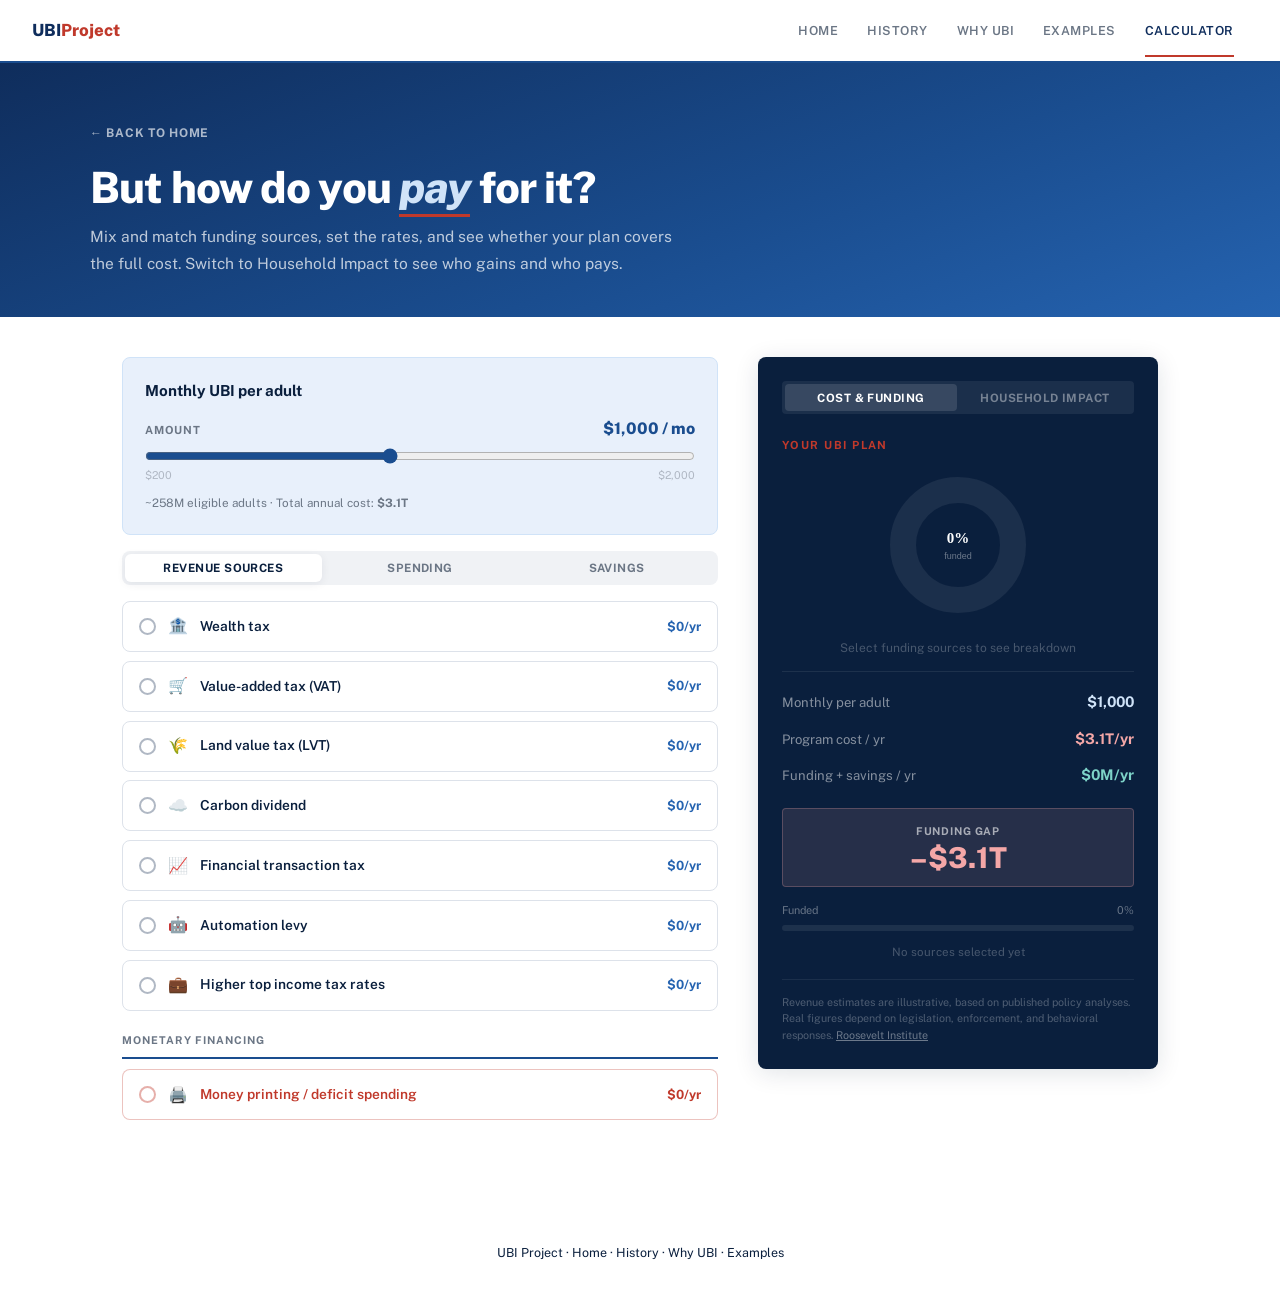
==== commit cc7f0b97: "Replace Welfare tab with Spending pie in calculator The new Spending tab shows FY 2026 federal outla" ====
--- a/calculator.html
+++ b/calculator.html
@@ -100,16 +100,32 @@
 .fs-slider-label { font-size:0.68rem; font-weight:700; letter-spacing:0.05em; text-transform:uppercase; color:var(--g4); }
 .fs-slider-val { font-size:0.88rem; font-weight:800; color:var(--blue); }
 
-/* ── WELFARE TOGGLE ITEMS ── */
-.welfare-toggle { display:flex; align-items:center; gap:0.75rem; padding:0.7rem 0.95rem; border:1.5px solid var(--g2); border-radius:var(--r); margin-bottom:0.5rem; cursor:pointer; user-select:none; background:var(--white); transition:border-color 0.18s, background 0.18s; }
-.welfare-toggle:hover { background:var(--blue-pale); }
-.welfare-toggle.active { border-color:var(--blue); background:var(--blue-pale); }
-.welfare-toggle.active .fs-dot { background:var(--blue); border-color:var(--blue); }
-.welfare-toggle.active .fs-dot::after { opacity:1; }
-.welfare-info { flex:1; min-width:0; }
-.welfare-name { font-size:0.84rem; font-weight:600; color:var(--navy); display:block; }
-.welfare-sub  { font-size:0.71rem; color:var(--g4); display:block; margin-top:0.05rem; }
-.welfare-amt  { font-size:0.8rem; font-weight:700; color:var(--blue-mid); flex-shrink:0; min-width:56px; text-align:right; }
+/* ── SPENDING TAB (pie + sliders) ── */
+.sp-intro { font-size:0.78rem; color:var(--g4); margin-bottom:0.85rem; line-height:1.6; }
+.sp-top { display:flex; align-items:center; gap:1.25rem; margin-bottom:1rem; }
+.sp-pie-wrap { position:relative; width:220px; max-width:55%; flex-shrink:0; }
+.sp-pie-wrap svg { display:block; width:100%; height:auto; overflow:visible; }
+.sp-pie-wrap path { cursor:pointer; transition:opacity 0.15s; }
+.sp-tt { position:absolute; pointer-events:none; background:var(--navy); color:#fff; font-size:0.72rem; font-weight:600; padding:0.35rem 0.55rem; border-radius:var(--rs); white-space:nowrap; transform:translate(-50%,-110%); opacity:0; transition:opacity 0.12s; z-index:5; }
+.sp-summary { flex:1; min-width:0; }
+.sp-sum-lbl { display:block; font-size:0.68rem; font-weight:700; letter-spacing:0.08em; text-transform:uppercase; color:var(--g4); }
+.sp-sum-val { display:block; font-size:2rem; font-weight:800; color:var(--red); line-height:1.15; font-variant-numeric:tabular-nums; }
+.sp-sum-sub { display:block; font-size:0.75rem; color:var(--g4); margin-bottom:0.6rem; }
+.sp-reset { font:inherit; font-size:0.7rem; font-weight:700; letter-spacing:0.05em; text-transform:uppercase; padding:0.4rem 0.8rem; border-radius:var(--rs); border:1.5px solid var(--g3); background:var(--white); color:var(--g5); cursor:pointer; }
+.sp-reset:hover { border-color:var(--blue); color:var(--blue); }
+.sp-row { border:1.5px solid var(--g2); border-radius:var(--r); padding:0.6rem 0.85rem 0.55rem; margin-bottom:0.45rem; background:var(--white); transition:border-color 0.18s, background 0.18s; }
+.sp-row.cut { border-color:var(--blue); background:var(--blue-pale); }
+.sp-row-head { display:flex; align-items:center; gap:0.55rem; }
+.sp-dot { width:12px; height:12px; border-radius:50%; flex-shrink:0; }
+.sp-name { font-size:0.84rem; font-weight:600; color:var(--navy); flex:1; min-width:0; }
+.sp-amt { font-size:0.82rem; font-weight:700; color:var(--navy); font-variant-numeric:tabular-nums; }
+.sp-share { font-size:0.72rem; color:var(--g4); min-width:42px; text-align:right; font-variant-numeric:tabular-nums; }
+.sp-row input[type=range] { margin-top:0.35rem; }
+.sp-row-foot { display:flex; justify-content:space-between; font-size:0.7rem; color:var(--g4); margin-top:0.1rem; font-variant-numeric:tabular-nums; }
+.sp-row-foot strong { color:var(--red); font-weight:700; }
+.sp-locked { font-size:0.7rem; color:var(--g4); margin-top:0.2rem; padding-left:calc(12px + 0.55rem); }
+.sp-source { font-size:0.7rem; color:var(--g4); line-height:1.55; margin-top:0.7rem; }
+.sp-source a { color:var(--blue-mid); }
 
 /* ── CTRL TABS (left column) ── */
 .ctrl-tabs { display:flex; gap:0; background:var(--g1); border-radius:var(--r); padding:3px; margin-bottom:1rem; }
@@ -312,7 +328,7 @@
     <!-- SOURCE TABS -->
     <div class="ctrl-tabs">
       <button class="ctrl-tab active" onclick="switchSrcTab('revenue',this)">Revenue Sources</button>
-      <button class="ctrl-tab" onclick="switchSrcTab('welfare',this)">Welfare</button>
+      <button class="ctrl-tab" onclick="switchSrcTab('spending',this)">Spending</button>
       <button class="ctrl-tab" onclick="switchSrcTab('savings',this)">Savings</button>
     </div>
 
@@ -483,55 +499,30 @@
 
     </div><!-- /sp-revenue -->
 
-    <!-- ── TAB: WELFARE ── -->
-    <div class="ctrl-pane" id="sp-welfare">
-      <p style="font-size:0.78rem;color:var(--g4);margin-bottom:0.85rem;line-height:1.6;">Redirect existing program budgets into UBI, reducing the net cost. Toggle programs whose spending would be replaced by a direct cash floor.</p>
-
-      <div class="welfare-toggle" id="wt-ssa" onclick="toggleW('ssa')">
-        <div class="fs-dot"></div>
-        <div class="welfare-info">
-          <span class="welfare-name">Social Security — SSI supplement</span>
-          <span class="welfare-sub">Supplemental Security Income redirected to UBI floor</span>
-        </div>
-        <span class="welfare-amt" id="wrev-ssa">$65B/yr</span>
-      </div>
-
-      <div class="welfare-toggle" id="wt-ssdi" onclick="toggleW('ssdi')">
-        <div class="fs-dot"></div>
-        <div class="welfare-info">
-          <span class="welfare-name">SSDI (Disability Insurance)</span>
-          <span class="welfare-sub">Income floor replaced by UBI; disability-specific needs kept separate</span>
-        </div>
-        <span class="welfare-amt" id="wrev-ssdi">$162B/yr</span>
-      </div>
-
-      <div class="welfare-toggle" id="wt-ui" onclick="toggleW('ui')">
-        <div class="fs-dot"></div>
-        <div class="welfare-info">
-          <span class="welfare-name">Unemployment Insurance (UI)</span>
-          <span class="welfare-sub">UBI eliminates need for temporary income replacement</span>
-        </div>
-        <span class="welfare-amt" id="wrev-ui">$33B/yr</span>
-      </div>
-
-      <div class="welfare-toggle" id="wt-snap" onclick="toggleW('snap')">
-        <div class="fs-dot"></div>
-        <div class="welfare-info">
-          <span class="welfare-name">SNAP (Food Stamps)</span>
-          <span class="welfare-sub">Cash replaces in-kind food vouchers with full flexibility</span>
-        </div>
-        <span class="welfare-amt" id="wrev-snap">$113B/yr</span>
-      </div>
-
-      <div class="welfare-toggle" id="wt-tanf" onclick="toggleW('tanf')">
-        <div class="fs-dot"></div>
-        <div class="welfare-info">
-          <span class="welfare-name">TANF (Cash Assistance)</span>
-          <span class="welfare-sub">Replaced by universal, non-stigmatized UBI floor</span>
-        </div>
-        <span class="welfare-amt" id="wrev-tanf">$17B/yr</span>
-      </div>
-    </div><!-- /sp-welfare -->
+    <!-- ── TAB: SPENDING ──
+         One pie = all federal spending. Each slider redirects part of a
+         category to UBI; the red slice shows the total redirected.
+         Data lives in SPENDING_DATA in the script below. -->
+    <div class="ctrl-pane" id="sp-spending">
+      <p class="sp-intro">The federal government spent <strong id="sp-total-txt">$7.4T</strong> in <span id="sp-fy-txt">FY 2026</span>. Each slice is one part of that budget. Slide to redirect some of it to UBI — the red slice grows as you do.</p>
+
+      <div class="sp-top">
+        <div class="sp-pie-wrap" id="sp-pie-wrap">
+          <svg id="sp-pie" viewBox="0 0 220 220" role="img" aria-label="Pie chart of federal spending by category"></svg>
+          <div class="sp-tt" id="sp-tt"></div>
+        </div>
+        <div class="sp-summary">
+          <span class="sp-sum-lbl">Redirected to UBI</span>
+          <span class="sp-sum-val" id="sp-freed" aria-live="polite">$0</span>
+          <span class="sp-sum-sub" id="sp-freed-sub">0% of federal spending</span>
+          <button type="button" class="sp-reset" onclick="resetSpending()">Reset sliders</button>
+        </div>
+      </div>
+
+      <div id="sp-list"></div>
+
+      <p class="sp-source">Source: <a href="https://www.cbo.gov/publication/61985" target="_blank" rel="noopener">Congressional Budget Office, Monthly Budget Review: September 2026</a> (preliminary FY 2026 outlays). Small line items are merged into larger categories. <strong>Illustrative only</strong> — these cuts are a thought experiment, not policy recommendations.</p>
+    </div><!-- /sp-spending -->
 
     <!-- ── TAB: SAVINGS ── -->
     <div class="ctrl-pane" id="sp-savings">
@@ -780,8 +771,7 @@
 const ADULTS_M = 258; // millions
 const PIE_COLORS = {
   wealth: '#68c5bc', vat: '#e8b86e', lvt: '#9fd18a', carbon: '#7bb8a0',
-  ftt: '#a89dd6', auto: '#f0b86e', income: '#e89090', print: '#c06060',
-  ssa: '#80cbc4', ssdi: '#80b0c0', ui: '#88d0b8', snap: '#a8c890', tanf: '#b8d8a0'
+  ftt: '#a89dd6', auto: '#f0b86e', income: '#e89090', print: '#c06060'
 };
 
 // Revenue calculators (returns $B)
@@ -796,10 +786,32 @@
   print:  r => r,                                // direct dollar input
 };
 
-const WELFARE_AMT = { ssa: 65, ssdi: 162, ui: 33, snap: 113, tanf: 17 };
+/* ════ SPENDING DATA — EDIT HERE ════
+   Source: CBO "Monthly Budget Review: September 2026" (Oct 8, 2026), Table 3,
+   preliminary FY 2026 outlays in $ billions. https://www.cbo.gov/publication/61985
+   To update: copy the newest September review's Table 3 into `b`, then update
+   SPENDING_META. Categories should add up to SPENDING_META.total (a console
+   warning fires if not). To add a category, add a row here — order sets the
+   slice order around the pie, so keep related categories next to each other.
+   `locked: true` hides the slider (used for interest, which is legally owed). */
+const SPENDING_META = { fy: 'FY 2026', total: 7396 };
+const SPENDING_DATA = [
+  { id:'ss',       name:'Social Security',         b:1654, color:'#2563b0' },
+  { id:'medicare', name:'Medicare',                b:1069, color:'#4f86cc' }, // net of premiums
+  { id:'medicaid', name:'Medicaid',                b:723,  color:'#86afe0' },
+  { id:'snap',     name:'Food & Nutrition (SNAP)', b:137,  color:'#00897b' },
+  { id:'eduhud',   name:'Education & Housing',     b:143,  color:'#5cbcae' }, // Education 75 + HUD 68
+  { id:'defense',  name:'Defense',                 b:916,  color:'#c27c0e' },
+  { id:'va',       name:'Veterans Affairs',        b:416,  color:'#e0aa55' },
+  { id:'interest', name:'Net interest on debt',    b:1143, color:'#8e4fa8', locked:true,
+    note:'Can’t be cut — it’s owed to bondholders.' },
+  { id:'other',    name:'All other programs',      b:1195, color:'#8a94a3' }, // CBO Other 1,146 + EPA, Commerce, SBA, COVID credits
+];
+const UBI_SLICE_COLOR = '#c0392b';
+const spendCut = {};             // id → % cut (0–100)
+SPENDING_DATA.forEach(c => spendCut[c.id] = 0);
 
 const activeFS = new Set();
-const activeW  = new Set();
 
 /* ════ HELPERS ════ */
 function fmt(b) {
@@ -829,12 +841,131 @@
   update();
 }
 
-function toggleW(key) {
-  const el = document.getElementById('wt-' + key);
-  if (activeW.has(key)) { activeW.delete(key); el.classList.remove('active'); }
-  else                  { activeW.add(key);    el.classList.add('active');    }
-  update();
-}
+/* ════ SPENDING TAB ════ */
+// Net dollars ($B) redirected from federal spending to UBI.
+function spendingFreed() {
+  return SPENDING_DATA.reduce((sum, c) => sum + c.b * spendCut[c.id] / 100, 0);
+}
+function fmtSp(b) {            // two decimals for trillions so small moves still show
+  return b >= 999.5 ? '$' + (b / 1000).toFixed(2) + 'T' : '$' + Math.round(b) + 'B';
+}
+
+// Build one row (name, amount, share, slider) per category.
+function buildSpending() {
+  const total = SPENDING_DATA.reduce((s, c) => s + c.b, 0);
+  if (Math.abs(total - SPENDING_META.total) > 2)
+    console.warn(`[spending] categories sum to ${total}B, expected ${SPENDING_META.total}B`);
+  document.getElementById('sp-total-txt').textContent = '$' + (SPENDING_META.total / 1000).toFixed(1) + 'T';
+  document.getElementById('sp-fy-txt').textContent = SPENDING_META.fy;
+
+  document.getElementById('sp-list').innerHTML = SPENDING_DATA.map(c => `
+    <div class="sp-row" id="spr-${c.id}" data-id="${c.id}">
+      <div class="sp-row-head">
+        <span class="sp-dot" style="background:${c.color}"></span>
+        <label class="sp-name" for="sps-${c.id}">${c.name}</label>
+        <span class="sp-amt" id="spa-${c.id}"></span>
+        <span class="sp-share" id="sph-${c.id}"></span>
+      </div>
+      ${c.locked
+        ? `<div class="sp-locked">${c.note}</div>`
+        : `<input type="range" id="sps-${c.id}" min="0" max="100" step="1" value="0">
+           <div class="sp-row-foot"><span id="spc-${c.id}">No cut</span><span id="spu-${c.id}"></span></div>`}
+    </div>`).join('');
+
+  SPENDING_DATA.forEach(c => {
+    const sl = document.getElementById('sps-' + c.id);
+    if (sl) sl.addEventListener('input', () => { spendCut[c.id] = +sl.value; updateSpending(); update(); });
+    // Hovering a row highlights its slice.
+    const row = document.getElementById('spr-' + c.id);
+    row.addEventListener('mouseenter', () => highlightSlice(c.id));
+    row.addEventListener('mouseleave', () => highlightSlice(null));
+  });
+  updateSpending();
+}
+
+function updateSpending() {
+  const total = SPENDING_DATA.reduce((s, c) => s + c.b, 0);
+  const freed = spendingFreed();
+  SPENDING_DATA.forEach(c => {
+    const cut = spendCut[c.id], cur = c.b * (1 - cut / 100), moved = c.b - cur;
+    document.getElementById('spa-' + c.id).textContent = fmtSp(cur);
+    document.getElementById('sph-' + c.id).textContent = (cur / total * 100).toFixed(1) + '%';
+    document.getElementById('spr-' + c.id).classList.toggle('cut', cut > 0);
+    const sl = document.getElementById('sps-' + c.id);
+    if (sl) {
+      document.getElementById('spc-' + c.id).textContent = cut ? `Cut ${cut}%` : 'No cut';
+      document.getElementById('spu-' + c.id).innerHTML = cut ? `<strong>${fmtSp(moved)}</strong> to UBI` : '';
+      sl.setAttribute('aria-valuetext', cut
+        ? `${cut} percent cut, ${fmtSp(moved)} redirected to UBI, ${fmtSp(cur)} remaining`
+        : 'no cut');
+    }
+  });
+  document.getElementById('sp-freed').textContent = fmtSp(freed);
+  document.getElementById('sp-freed-sub').textContent = (freed / total * 100).toFixed(1) + '% of federal spending';
+  animateSpendPie();
+}
+
+function resetSpending() {
+  SPENDING_DATA.forEach(c => {
+    spendCut[c.id] = 0;
+    const sl = document.getElementById('sps-' + c.id);
+    if (sl) sl.value = 0;
+  });
+  updateSpending(); update();
+}
+
+// Pie: one slice per category at its remaining size, plus a red
+// "Redirected to UBI" slice. The whole circle is always today's total,
+// so the slices always add to 100%. Angles tween for smooth movement.
+let spShown = null, spAnim = null;
+function spTargets() {
+  return [...SPENDING_DATA.map(c => c.b * (1 - spendCut[c.id] / 100)), spendingFreed()];
+}
+function animateSpendPie() {
+  const target = spTargets();
+  if (!spShown || matchMedia('(prefers-reduced-motion: reduce)').matches) { spShown = target; drawSpendPie(); return; }
+  const from = spShown.slice(), t0 = performance.now(), dur = 260;
+  cancelAnimationFrame(spAnim);
+  const step = now => {
+    const t = Math.min(1, (now - t0) / dur), e = 1 - Math.pow(1 - t, 3);
+    spShown = from.map((v, i) => v + (target[i] - v) * e);
+    drawSpendPie();
+    if (t < 1) spAnim = requestAnimationFrame(step);
+  };
+  spAnim = requestAnimationFrame(step);
+}
+function drawSpendPie() {
+  const svg = document.getElementById('sp-pie');
+  const cx = 110, cy = 110, r = 104;
+  const slices = SPENDING_DATA.map((c, i) => ({ id: c.id, name: c.name, color: c.color, v: spShown[i] }));
+  slices.push({ id: 'ubi', name: 'Redirected to UBI', color: UBI_SLICE_COLOR, v: spShown[spShown.length - 1] });
+  const total = slices.reduce((s, x) => s + x.v, 0);
+  svg.innerHTML = '';
+  let a = -Math.PI / 2;
+  slices.forEach(sl => {
+    const span = sl.v / total * 2 * Math.PI;
+    if (span < 0.002) { a += span; return; }
+    const a2 = a + span, large = span > Math.PI ? 1 : 0;
+    const d = `M${cx},${cy} L${cx + r * Math.cos(a)},${cy + r * Math.sin(a)} A${r},${r} 0 ${large},1 ${cx + r * Math.cos(a2)},${cy + r * Math.sin(a2)}Z`;
+    const path = makeSVG('path', { d, fill: sl.color, stroke: '#fff', 'stroke-width': '1.5', 'data-id': sl.id });
+    const label = `${sl.name}: ${fmtSp(sl.v)} (${(sl.v / total * 100).toFixed(1)}%)`;
+    path.addEventListener('mouseenter', () => { highlightSlice(sl.id); showSpTip(label, (a + a2) / 2); });
+    path.addEventListener('mouseleave', () => { highlightSlice(null); hideSpTip(); });
+    svg.appendChild(path);
+    a = a2;
+  });
+}
+function highlightSlice(id) {
+  document.querySelectorAll('#sp-pie path').forEach(p => p.style.opacity = (!id || p.dataset.id === id) ? '1' : '0.35');
+}
+function showSpTip(text, midAngle) {
+  const tt = document.getElementById('sp-tt'), w = document.getElementById('sp-pie-wrap').clientWidth;
+  tt.textContent = text;
+  tt.style.left = (w / 2 + Math.cos(midAngle) * w * 0.3) + 'px';
+  tt.style.top  = (w / 2 + Math.sin(midAngle) * w * 0.3) + 'px';
+  tt.style.opacity = '1';
+}
+function hideSpTip() { document.getElementById('sp-tt').style.opacity = '0'; }
 
 /* ════ MAIN UPDATE ════ */
 function update() {
@@ -861,12 +992,11 @@
     const badge = document.getElementById('rev-' + key);
     if (badge) badge.textContent = activeFS.has(key) ? fmt(rev) + '/yr' : '$0/yr';
   }
-  for (const key of Object.keys(WELFARE_AMT)) {
-    if (activeW.has(key)) {
-      const rev = WELFARE_AMT[key];
-      totalRev += rev;
-      breakdown.push({ key: 'w' + key, name: welfareName(key), color: PIE_COLORS[key], rev });
-    }
+  // Spending redirected from the federal budget (Spending tab)
+  const spendFreed = spendingFreed();
+  if (spendFreed > 0) {
+    totalRev += spendFreed;
+    breakdown.push({ key: 'spending', name: 'Spending redirected', color: '#e8a29a', rev: spendFreed });
   }
 
   // Inflation estimate for print
@@ -888,6 +1018,7 @@
   }
 
   const gap = costB - totalRev;
+  document.getElementById('r-raised').textContent = fmt(totalRev) + '/yr';
   const pct = costB > 0 ? Math.min(100, Math.round(totalRev / costB * 100)) : 0;
   document.getElementById('r-pct').textContent  = pct + '%';
   document.getElementById('r-bar').style.width  = pct + '%';
@@ -1014,9 +1145,6 @@
 function keyName(k) {
   return { wealth:'Wealth tax', vat:'VAT', lvt:'Land value tax', carbon:'Carbon dividend', ftt:'Fin. transaction tax', auto:'Automation levy', income:'Top income tax', print:'Deficit/printing' }[k] || k;
 }
-function welfareName(k) {
-  return { ssa:'SSA/SSI redirect', ssdi:'SSDI redirect', ui:'UI redirect', snap:'SNAP redirect', tanf:'TANF redirect' }[k] || k;
-}
 
 /* ════ HOUSEHOLD IMPACT ════ */
 const IG = [
@@ -1126,6 +1254,7 @@
 }
 
 /* ════ INIT ════ */
+buildSpending();
 update();
 </script>
 </body>
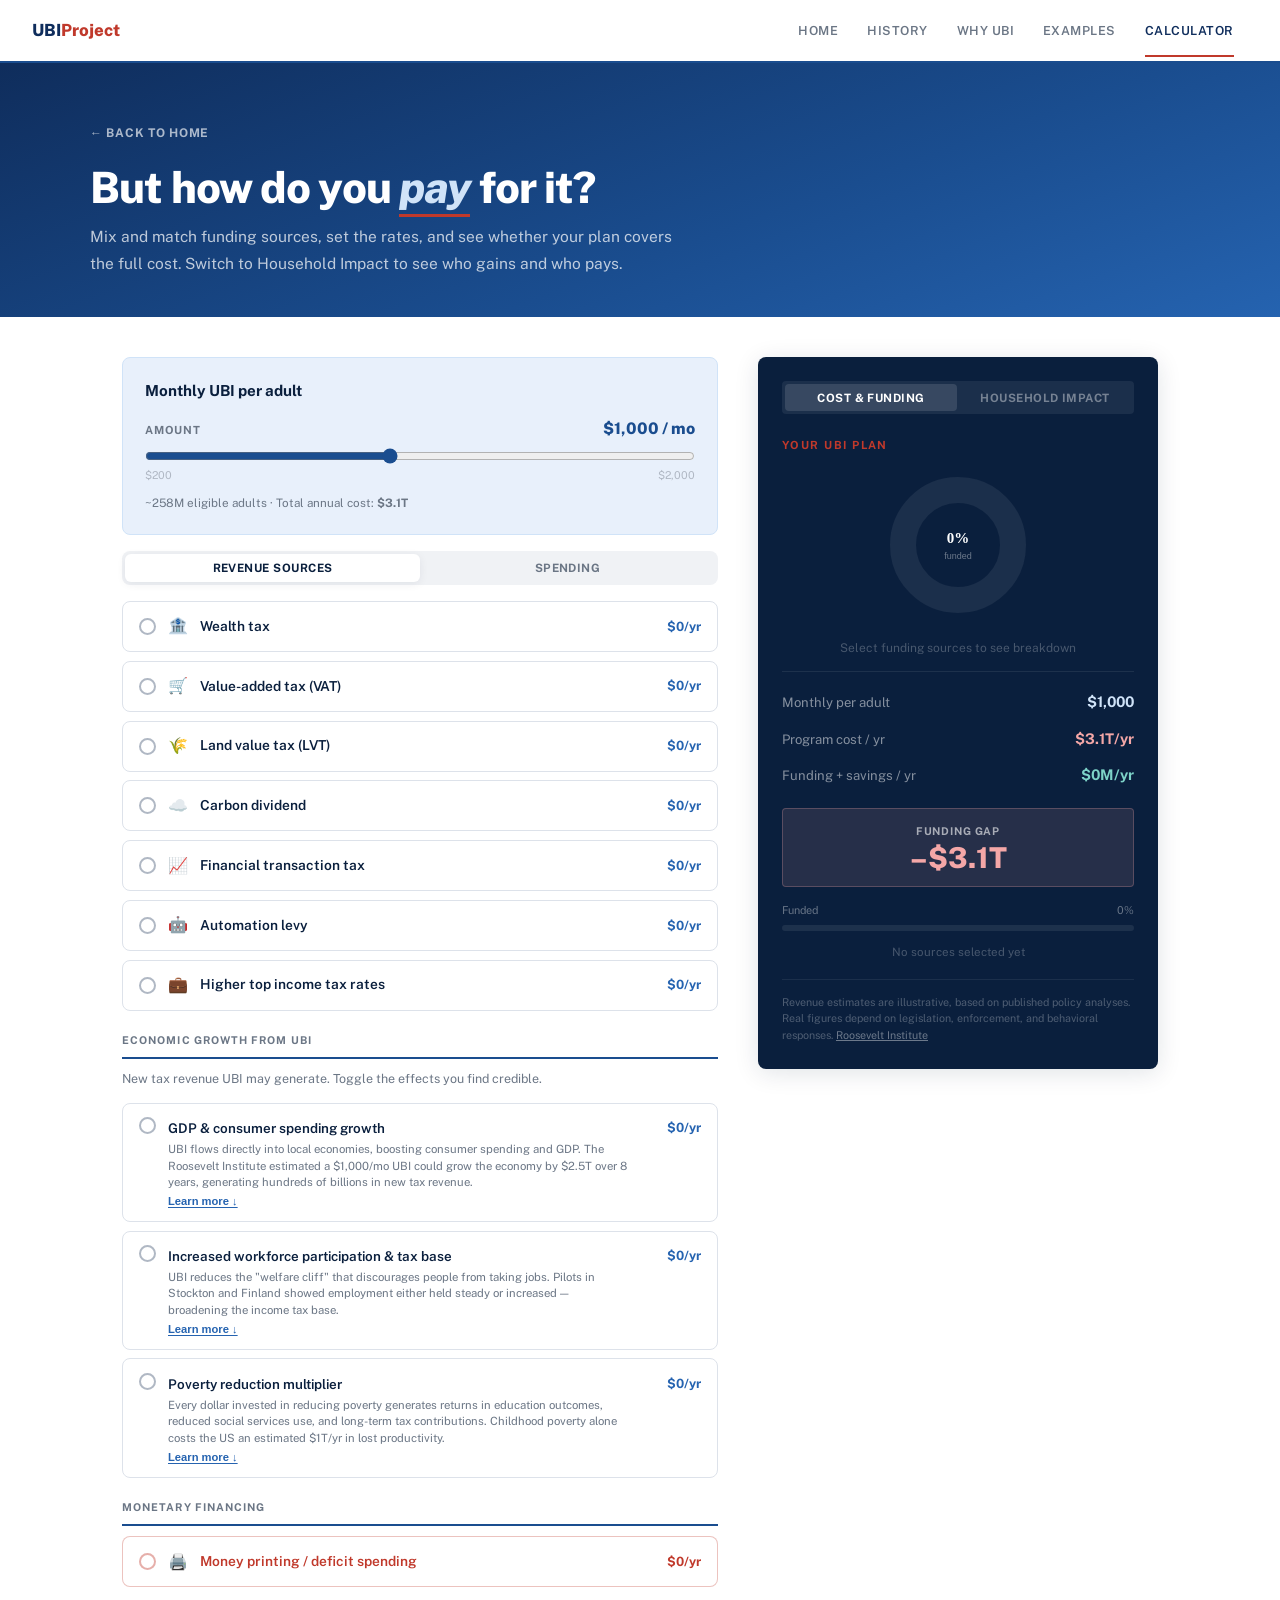
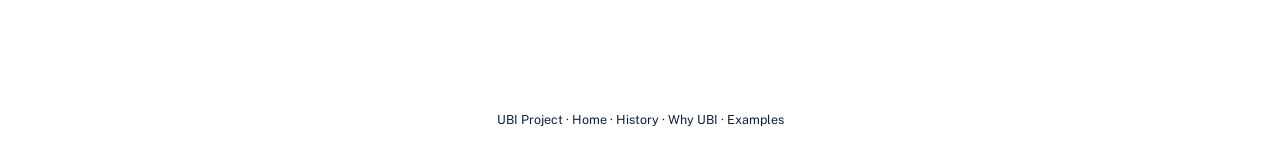
==== commit cd9f3254: "Merge Savings tab into Revenue and Spending tabs The calculator now has two tabs. Growth effects (GD" ====
--- a/calculator.html
+++ b/calculator.html
@@ -329,7 +329,6 @@
     <div class="ctrl-tabs">
       <button class="ctrl-tab active" onclick="switchSrcTab('revenue',this)">Revenue Sources</button>
       <button class="ctrl-tab" onclick="switchSrcTab('spending',this)">Spending</button>
-      <button class="ctrl-tab" onclick="switchSrcTab('savings',this)">Savings</button>
     </div>
 
     <!-- ── TAB: REVENUE SOURCES ── -->
@@ -473,6 +472,42 @@
             <div class="range-row"><span>37% (current)</span><span>99%</span></div>
           </div>
         </div>
+      </div>
+
+      <!-- GROWTH EFFECTS (moved from the old Savings tab) -->
+      <div class="ctrl-section-head" style="margin-top:1rem;">Economic growth from UBI</div>
+      <p class="sp-intro">New tax revenue UBI may generate. Toggle the effects you find credible.</p>
+      <div class="savings-item" id="sv-gdp" onclick="toggleSav('gdp')">
+        <div class="fs-dot"></div>
+        <div class="savings-info">
+          <span class="savings-name">GDP &amp; consumer spending growth</span>
+          <span class="savings-sub">UBI flows directly into local economies, boosting consumer spending and GDP. The Roosevelt Institute estimated a $1,000/mo UBI could grow the economy by $2.5T over 8 years, generating hundreds of billions in new tax revenue.</span>
+          <button class="savings-lm-btn" onclick="lmSav(event,'slm-gdp',this)">Learn more ↓</button>
+          <div class="savings-lm-content" id="slm-gdp">A 2017 Roosevelt Institute macroeconomic model found a fully-funded UBI of $1,000/month would increase GDP by 12.56% — roughly $2.5T — over 8 years. Even conservative estimates project meaningful multiplier effects, as low-income recipients spend virtually all of a UBI on goods and services in their local communities. <a href="https://rooseveltinstitute.org/publications/modeling-the-macroeconomic-effects-of-a-universal-basic-income/" target="_blank" rel="noopener" class="src">Roosevelt Institute</a></div>
+        </div>
+        <span class="savings-amt" id="srev-gdp">$0/yr</span>
+      </div>
+
+      <div class="savings-item" id="sv-work" onclick="toggleSav('work')">
+        <div class="fs-dot"></div>
+        <div class="savings-info">
+          <span class="savings-name">Increased workforce participation &amp; tax base</span>
+          <span class="savings-sub">UBI reduces the "welfare cliff" that discourages people from taking jobs. Pilots in Stockton and Finland showed employment either held steady or increased — broadening the income tax base.</span>
+          <button class="savings-lm-btn" onclick="lmSav(event,'slm-work',this)">Learn more ↓</button>
+          <div class="savings-lm-content" id="slm-work">In Stockton, full-time employment among recipients doubled from 28% to 40%. Finland's pilot showed no reduction in employment. More workers earning income means more income tax and payroll tax revenue, partially offsetting the gross cost of the program. A 1% increase in labor force participation generates roughly $50–100B in additional tax revenues annually. <a href="https://www.stocktondemonstration.org/" target="_blank" rel="noopener" class="src">SEED</a></div>
+        </div>
+        <span class="savings-amt" id="srev-work">$0/yr</span>
+      </div>
+
+      <div class="savings-item" id="sv-poverty" onclick="toggleSav('poverty')">
+        <div class="fs-dot"></div>
+        <div class="savings-info">
+          <span class="savings-name">Poverty reduction multiplier</span>
+          <span class="savings-sub">Every dollar invested in reducing poverty generates returns in education outcomes, reduced social services use, and long-term tax contributions. Childhood poverty alone costs the US an estimated $1T/yr in lost productivity.</span>
+          <button class="savings-lm-btn" onclick="lmSav(event,'slm-poverty',this)">Learn more ↓</button>
+          <div class="savings-lm-content" id="slm-poverty">A 2018 Child Trends analysis estimated the annual cost of childhood poverty at $1.03 trillion — through reduced adult earnings, increased crime, and higher health spending. Eliminating child poverty through a UBI floor would generate long-run fiscal savings that dwarf the short-run cost. <a href="https://www.childtrends.org/publications/reducing-child-poverty-in-the-us" target="_blank" rel="noopener" class="src">Child Trends</a></div>
+        </div>
+        <span class="savings-amt" id="srev-poverty">$0/yr</span>
       </div>
 
       <!-- DEFICIT SPENDING (at bottom of Revenue tab) -->
@@ -521,24 +556,9 @@
 
       <div id="sp-list"></div>
 
-      <p class="sp-source">Source: <a href="https://www.cbo.gov/publication/61985" target="_blank" rel="noopener">Congressional Budget Office, Monthly Budget Review: September 2026</a> (preliminary FY 2026 outlays). Small line items are merged into larger categories. <strong>Illustrative only</strong> — these cuts are a thought experiment, not policy recommendations.</p>
-    </div><!-- /sp-spending -->
-
-    <!-- ── TAB: SAVINGS ── -->
-    <div class="ctrl-pane" id="sp-savings">
-      <p style="font-size:0.78rem;color:var(--g4);margin-bottom:0.85rem;line-height:1.6;">UBI generates economic returns that offset its gross cost. Toggle the savings and growth effects you consider credible. These reduce the net cost of the program.</p>
-
-      <div class="savings-item" id="sv-gdp" onclick="toggleSav('gdp')">
-        <div class="fs-dot"></div>
-        <div class="savings-info">
-          <span class="savings-name">GDP &amp; consumer spending growth</span>
-          <span class="savings-sub">UBI flows directly into local economies, boosting consumer spending and GDP. The Roosevelt Institute estimated a $1,000/mo UBI could grow the economy by $2.5T over 8 years, generating hundreds of billions in new tax revenue.</span>
-          <button class="savings-lm-btn" onclick="lmSav(event,'slm-gdp',this)">Learn more ↓</button>
-          <div class="savings-lm-content" id="slm-gdp">A 2017 Roosevelt Institute macroeconomic model found a fully-funded UBI of $1,000/month would increase GDP by 12.56% — roughly $2.5T — over 8 years. Even conservative estimates project meaningful multiplier effects, as low-income recipients spend virtually all of a UBI on goods and services in their local communities. <a href="https://rooseveltinstitute.org/publications/modeling-the-macroeconomic-effects-of-a-universal-basic-income/" target="_blank" rel="noopener" class="src">Roosevelt Institute</a></div>
-        </div>
-        <span class="savings-amt" id="srev-gdp">$0/yr</span>
-      </div>
-
+      <!-- COST SAVINGS (moved from the old Savings tab) -->
+      <div class="ctrl-section-head" style="margin-top:1rem;">Savings from UBI</div>
+      <p class="sp-intro">Government costs UBI may reduce. Toggle the effects you find credible.</p>
       <div class="savings-item" id="sv-health" onclick="toggleSav('health')">
         <div class="fs-dot"></div>
         <div class="savings-info">
@@ -572,29 +592,9 @@
         <span class="savings-amt" id="srev-admin">$0/yr</span>
       </div>
 
-      <div class="savings-item" id="sv-work" onclick="toggleSav('work')">
-        <div class="fs-dot"></div>
-        <div class="savings-info">
-          <span class="savings-name">Increased workforce participation &amp; tax base</span>
-          <span class="savings-sub">UBI reduces the "welfare cliff" that discourages people from taking jobs. Pilots in Stockton and Finland showed employment either held steady or increased — broadening the income tax base.</span>
-          <button class="savings-lm-btn" onclick="lmSav(event,'slm-work',this)">Learn more ↓</button>
-          <div class="savings-lm-content" id="slm-work">In Stockton, full-time employment among recipients doubled from 28% to 40%. Finland's pilot showed no reduction in employment. More workers earning income means more income tax and payroll tax revenue, partially offsetting the gross cost of the program. A 1% increase in labor force participation generates roughly $50–100B in additional tax revenues annually. <a href="https://www.stocktondemonstration.org/" target="_blank" rel="noopener" class="src">SEED</a></div>
-        </div>
-        <span class="savings-amt" id="srev-work">$0/yr</span>
-      </div>
-
-      <div class="savings-item" id="sv-poverty" onclick="toggleSav('poverty')">
-        <div class="fs-dot"></div>
-        <div class="savings-info">
-          <span class="savings-name">Poverty reduction multiplier</span>
-          <span class="savings-sub">Every dollar invested in reducing poverty generates returns in education outcomes, reduced social services use, and long-term tax contributions. Childhood poverty alone costs the US an estimated $1T/yr in lost productivity.</span>
-          <button class="savings-lm-btn" onclick="lmSav(event,'slm-poverty',this)">Learn more ↓</button>
-          <div class="savings-lm-content" id="slm-poverty">A 2018 Child Trends analysis estimated the annual cost of childhood poverty at $1.03 trillion — through reduced adult earnings, increased crime, and higher health spending. Eliminating child poverty through a UBI floor would generate long-run fiscal savings that dwarf the short-run cost. <a href="https://www.childtrends.org/publications/reducing-child-poverty-in-the-us" target="_blank" rel="noopener" class="src">Child Trends</a></div>
-        </div>
-        <span class="savings-amt" id="srev-poverty">$0/yr</span>
-      </div>
-
-    </div><!-- /sp-savings -->
+      <p class="sp-source">Source: <a href="https://www.cbo.gov/publication/61985" target="_blank" rel="noopener">Congressional Budget Office, Monthly Budget Review: September 2026</a> (preliminary FY 2026 outlays). Small line items are merged into larger categories. <strong>Illustrative only</strong> — these cuts are a thought experiment, not policy recommendations.</p>
+    </div><!-- /sp-spending -->
+
 
   </div><!-- /controls-col -->
 
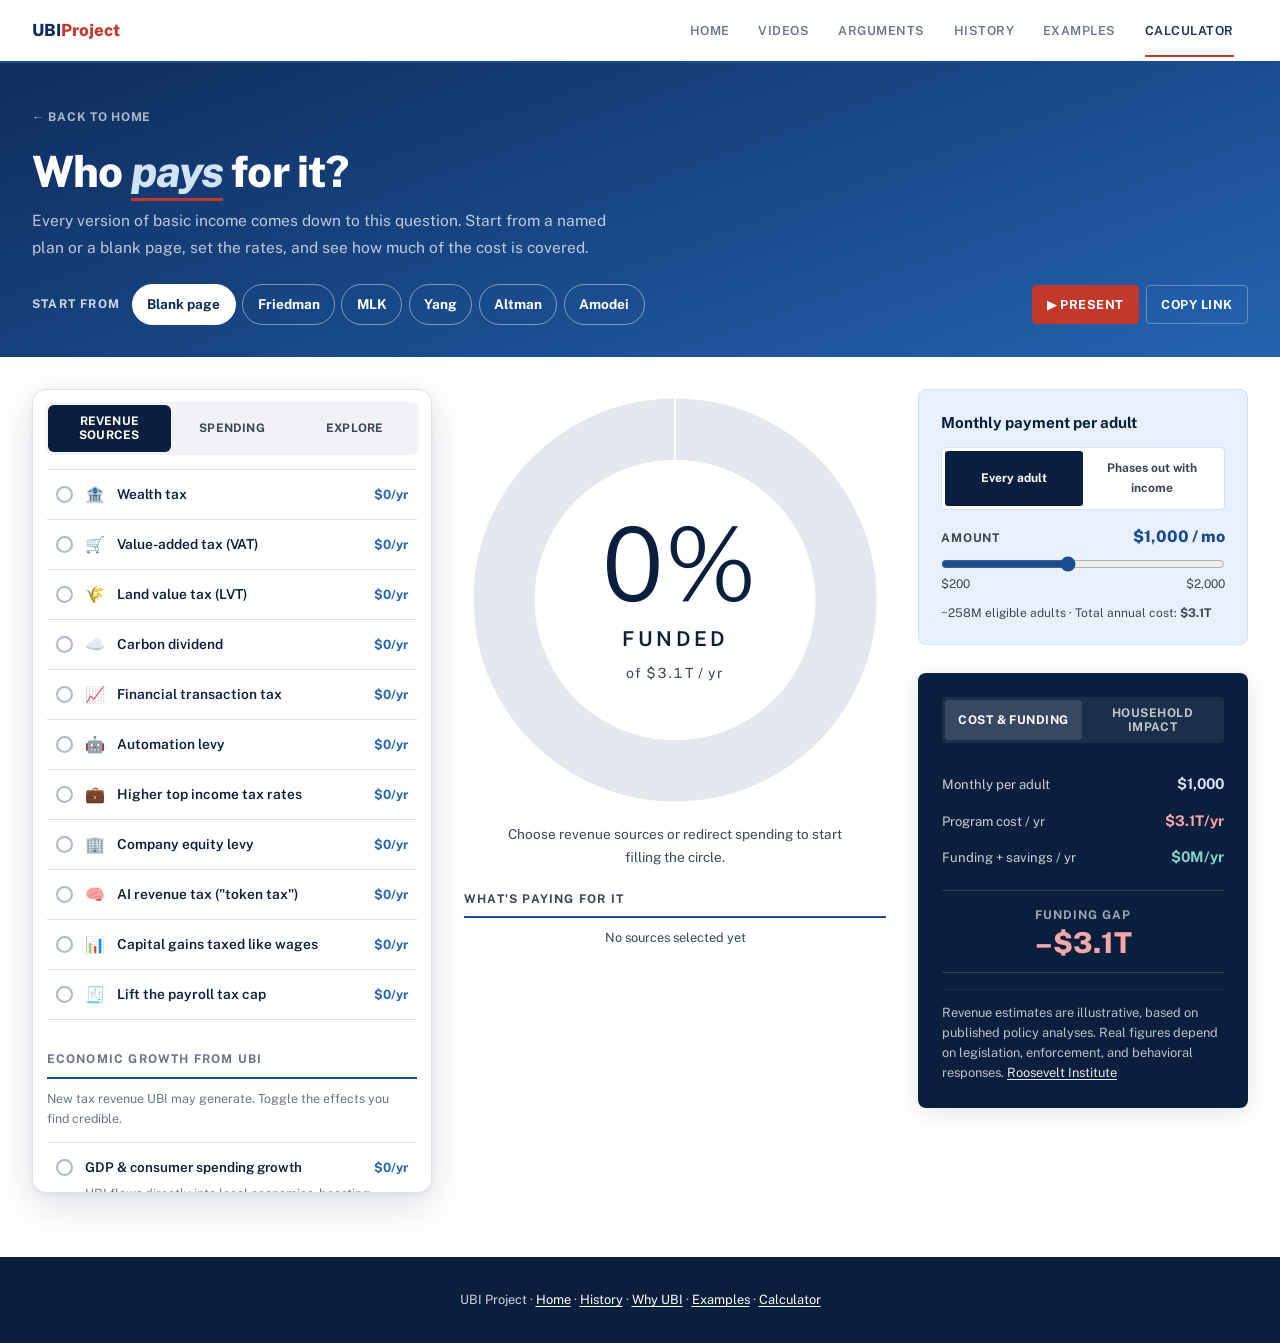
==== commit 71bf862d: "update for fable calc update" ====
--- a/calculator.html
+++ b/calculator.html
@@ -93,7 +93,7 @@
 .fs-short-desc { font-size:0.78rem; color:var(--g4); margin-top:0.5rem; margin-bottom:0.45rem; line-height:1.55; }
 .learn-more-btn { font-size:0.72rem; font-weight:700; color:var(--blue-mid); background:none; border:none; cursor:pointer; padding:0; text-decoration:underline; text-underline-offset:2px; transition:color 0.15s; }
 .learn-more-btn:hover { color:var(--red); }
-.learn-more-content { display:none; font-size:0.75rem; color:var(--g5); background:var(--blue-pale); border-radius:var(--rs); border-left:3px solid var(--blue-light); padding:0.65rem 0.8rem; margin:0.45rem 0 0.6rem; line-height:1.6; }
+.learn-more-content { display:none; font-size:0.75rem; color:var(--g5); background:var(--blue-pale); border-radius:var(--rs); padding:0.65rem 0.8rem; margin:0.45rem 0 0.6rem; line-height:1.6; }
 .learn-more-content.open { display:block; }
 .fs-slider-section { margin-top:0.5rem; }
 .fs-slider-header { display:flex; justify-content:space-between; align-items:baseline; margin-bottom:0.3rem; }
@@ -103,10 +103,6 @@
 /* ── SPENDING TAB (pie + sliders) ── */
 .sp-intro { font-size:0.78rem; color:var(--g4); margin-bottom:0.85rem; line-height:1.6; }
 .sp-top { display:flex; align-items:center; gap:1.25rem; margin-bottom:1rem; }
-.sp-pie-wrap { position:relative; width:220px; max-width:55%; flex-shrink:0; }
-.sp-pie-wrap svg { display:block; width:100%; height:auto; overflow:visible; }
-.sp-pie-wrap path { cursor:pointer; transition:opacity 0.15s; }
-.sp-tt { position:absolute; pointer-events:none; background:var(--navy); color:#fff; font-size:0.72rem; font-weight:600; padding:0.35rem 0.55rem; border-radius:var(--rs); white-space:nowrap; transform:translate(-50%,-110%); opacity:0; transition:opacity 0.12s; z-index:5; }
 .sp-summary { flex:1; min-width:0; }
 .sp-sum-lbl { display:block; font-size:0.68rem; font-weight:700; letter-spacing:0.08em; text-transform:uppercase; color:var(--g4); }
 .sp-sum-val { display:block; font-size:2rem; font-weight:800; color:var(--red); line-height:1.15; font-variant-numeric:tabular-nums; }
@@ -158,7 +154,7 @@
 .savings-amt  { font-size:0.8rem; font-weight:700; color:var(--blue-mid); flex-shrink:0; min-width:60px; text-align:right; }
 .savings-lm-btn { font-size:0.7rem; font-weight:700; color:var(--blue-mid); background:none; border:none; cursor:pointer; padding:0.3rem 0 0; text-decoration:underline; text-underline-offset:2px; display:block; transition:color 0.15s; }
 .savings-lm-btn:hover { color:var(--red); }
-.savings-lm-content { display:none; font-size:0.74rem; color:var(--g5); background:var(--blue-pale); border-radius:var(--rs); border-left:3px solid var(--blue-light); padding:0.6rem 0.75rem; margin-top:0.45rem; line-height:1.6; }
+.savings-lm-content { display:none; font-size:0.74rem; color:var(--g5); background:var(--blue-pale); border-radius:var(--rs); padding:0.6rem 0.75rem; margin-top:0.45rem; line-height:1.6; }
 .savings-lm-content.open { display:block; }
 
 /* ── MONETARY FINANCING (moved inside Revenue tab) ── */
@@ -170,7 +166,7 @@
 .print-card.active .fs-dot { background:var(--red); border-color:var(--red); }
 .print-card .fs-name { color:var(--red); }
 .print-card .fs-rev-badge { color:var(--red); }
-.infl-block { display:none; margin:0 1rem 0.9rem; padding:0.75rem 0.85rem; background:rgba(192,57,43,0.06); border-left:3px solid var(--red); border-radius:0 var(--rs) var(--rs) 0; }
+.infl-block { display:none; margin:0 1rem 0.9rem; padding:0.75rem 0.85rem; background:rgba(192,57,43,0.06); border-radius:var(--rs); }
 .print-card.active .infl-block { display:block; }
 .infl-pct { font-size:1.5rem; font-weight:800; color:var(--red); display:block; line-height:1; margin-bottom:0.2rem; }
 .infl-note { font-size:0.72rem; color:var(--red); opacity:0.8; line-height:1.5; display:block; margin-bottom:0.7rem; }
@@ -203,10 +199,6 @@
 .view-pane.active { display:block; }
 
 /* PIE CHART */
-.pie-wrap { position:relative; width:170px; height:170px; margin:0 auto 0.5rem; }
-.pie-wrap svg { width:100%; height:100%; overflow:visible; }
-.pie-tooltip { position:absolute; background:rgba(255,255,255,0.97); color:var(--navy); border-radius:var(--rs); padding:0.4rem 0.65rem; font-size:0.73rem; font-weight:700; pointer-events:none; white-space:nowrap; opacity:0; transition:opacity 0.12s; z-index:20; transform:translate(-50%,-110%); box-shadow:var(--shm); }
-.pie-empty-hint { text-align:center; font-size:0.75rem; color:rgba(255,255,255,0.25); margin-top:0.5rem; margin-bottom:0.25rem; }
 
 /* RESULTS ROWS */
 .r-divider { height:1px; background:rgba(255,255,255,0.08); margin:0.75rem 0; }
@@ -225,10 +217,6 @@
 .b-ok  { background:rgba(125,211,200,0.12); border:1px solid rgba(125,211,200,0.25); }
 .b-ok  .balance-val { color:#7dd3c8; }
 
-.fund-bar-wrap { margin-top:0.9rem; }
-.fund-bar-header { display:flex; justify-content:space-between; font-size:0.68rem; color:rgba(255,255,255,0.38); margin-bottom:0.3rem; }
-.fund-bar-track { height:6px; background:rgba(255,255,255,0.08); border-radius:3px; overflow:hidden; }
-.fund-bar-fill { height:100%; border-radius:3px; background:linear-gradient(90deg, var(--blue-mid), var(--blue-light)); transition:width 0.4s cubic-bezier(0.4,0,0.2,1); }
 
 .sb-list { margin-top:0.8rem; }
 .sb-row { display:flex; align-items:center; gap:0.45rem; padding:0.22rem 0; font-size:0.74rem; }
@@ -278,7 +266,131 @@
   #results-col { position:static; top:auto; align-self:auto; order:-1; }
   .results-panel { max-height:none; overflow-y:visible; }
 }
+
+/* ════════════════ V2 LAYOUT ════════════════ */
+.sr-only { position:absolute; width:1px; height:1px; padding:0; margin:-1px; overflow:hidden; clip:rect(0,0,0,0); white-space:nowrap; border:0; }
+:focus-visible { outline:3px solid var(--blue-mid); outline-offset:2px; }
+html { overflow-x:clip; }
+.page-hero { padding:2.5rem 2rem 2rem; }
+.page-hero-inner { max-width:1440px; }
+.v2-body { max-width:1440px; margin:0 auto; padding:2rem 2rem 4rem; display:grid; gap:1.75rem 2rem;
+  grid-template-columns:400px minmax(0,1fr) 330px;
+  grid-template-areas:"left center ubi" "left center results"; grid-template-rows:auto 1fr; align-items:start; }
+.float-panel { grid-area:left; }
+.center-col  { grid-area:center; }
+.ubi-area    { grid-area:ubi; }
+.results-area{ grid-area:results; }
+.ubi-area .ubi-panel { margin-bottom:0; }
+
+/* Floating tabbed card */
+.float-panel { position:sticky; top:76px; background:var(--white); border:1px solid var(--g2); border-radius:14px;
+  box-shadow:0 12px 40px rgba(10,31,61,0.14), 0 2px 6px rgba(10,31,61,0.06);
+  display:flex; flex-direction:column; max-height:calc(100vh - 96px); overflow:hidden; }
+.float-panel .ctrl-tabs { margin:0.75rem 0.75rem 0; flex-shrink:0; }
+.float-panel .ctrl-tab { font-size:0.74rem; padding:0.6rem 0.5rem; color:var(--g5); }
+.float-panel .ctrl-tab.active { background:var(--navy); color:#fff; box-shadow:none; }
+.float-scroll { overflow-y:auto; padding:0.9rem 0.85rem 1rem; overscroll-behavior:contain; }
+.float-scroll .ctrl-pane:focus-visible { outline-offset:-3px; }
+.float-scroll .sp-top { margin-bottom:0.75rem; }
+
+/* Centre donut */
+.center-col { position:sticky; top:76px; display:flex; flex-direction:column; align-items:center; }
+.donut-wrap { position:relative; width:min(100%, 520px); aspect-ratio:1; }
+.donut-wrap svg { width:100%; height:100%; display:block; overflow:visible; }
+.donut-wrap path { transition:opacity 0.15s; }
+.donut-center { position:absolute; inset:0; display:flex; flex-direction:column; align-items:center; justify-content:center; pointer-events:none; text-align:center; }
+.donut-pct { font-size:clamp(3.2rem, 8vw, 6.5rem); font-weight:300; line-height:1; letter-spacing:-0.04em; color:var(--navy); font-variant-numeric:tabular-nums; }
+.donut-lbl { font-size:clamp(0.9rem, 1.6vw, 1.35rem); font-weight:600; letter-spacing:0.18em; text-transform:uppercase; color:var(--navy); margin-top:0.4rem; }
+.donut-cost { font-size:clamp(0.8rem, 1.1vw, 0.95rem); letter-spacing:0.08em; color:var(--g5); margin-top:0.35rem; font-variant-numeric:tabular-nums; }
+.pie-tooltip { position:absolute; background:var(--navy); color:#fff; border-radius:var(--rs); padding:0.4rem 0.65rem; font-size:0.76rem; font-weight:700; pointer-events:none; white-space:nowrap; opacity:0; transition:opacity 0.12s; z-index:20; transform:translate(-50%,-115%); box-shadow:var(--shm); }
+.pie-empty-hint { text-align:center; font-size:0.85rem; color:var(--g5); margin:0.75rem 0 0; max-width:360px; }
+.center-legend { width:min(100%, 440px); margin-top:1.25rem; }
+.legend-title { font-size:0.7rem; font-weight:700; letter-spacing:0.1em; text-transform:uppercase; color:var(--g5); border-bottom:2px solid var(--blue); padding-bottom:0.4rem; margin-bottom:0.35rem; }
+.center-legend .sb-list { margin-top:0; }
+.center-legend .sb-row { font-size:0.84rem; padding:0.35rem 0; border-bottom:1px solid var(--g1); gap:0.6rem; }
+.center-legend .sb-dot { width:11px; height:11px; }
+.center-legend .sb-name { color:var(--g5); }
+.center-legend .sb-val  { color:var(--navy); }
+.center-legend .sb-pct  { color:var(--g5); font-size:0.75rem; min-width:36px; }
+.center-legend .sb-list p { color:var(--g5) !important; font-size:0.8rem !important; }
+
+/* Results card: raise low-contrast text to WCAG AA on navy */
+.results-panel { max-height:none; overflow:visible; }
+.r-lbl, .hi-stat-lbl, .hi-net-lbl, .ig-table th, .ig-section-lbl, .hi-select-group label { color:rgba(255,255,255,0.78) !important; }
+.r-note, .hi-note { color:rgba(255,255,255,0.72); }
+.view-tab { color:rgba(255,255,255,0.72); }
+.ubi-meta, .range-row { color:var(--g5); }
+
+/* Mini funding bar (phones) */
+.mini-bar { display:none; }
+
+@media (max-width:1180px) {
+  .v2-body { grid-template-columns:380px minmax(0,1fr); grid-template-areas:"left ubi" "left center" "left results"; grid-template-rows:auto auto 1fr; }
+  .center-col { position:static; }
+}
+@media (max-width:820px) {
+  .v2-body { grid-template-columns:minmax(0,1fr); grid-template-areas:"ubi" "center" "left" "results"; padding:1.25rem 1rem 5rem; }
+  .float-panel { position:static; max-height:none; }
+  .float-scroll { overflow:visible; }
+  .donut-wrap { width:min(100%, 340px); }
+  .mini-bar { display:flex; position:fixed; left:0; right:0; bottom:0; z-index:90; background:var(--navy); color:#fff; justify-content:space-between; padding:0.65rem 1rem; font-size:0.85rem; box-shadow:0 -4px 16px rgba(10,31,61,0.2); }
+  .mini-bar strong { font-size:1.1rem; }
+}
+@media (prefers-reduced-motion:reduce) { .donut-wrap path, .pie-tooltip { transition:none; } }
+
+/* ── A11y fixes (audit P0/P1) ── */
+button.fs-header { width:100%; border:0; background:none; font:inherit; color:inherit; text-align:left; }
+.savings-item { display:block; cursor:default; padding:0; }
+.savings-toggle { display:flex; align-items:center; gap:0.75rem; width:100%; border:0; background:none; font:inherit; color:inherit; text-align:left; cursor:pointer; padding:0.85rem 1rem 0.35rem; border-radius:var(--r); }
+.savings-toggle .savings-name { flex:1; }
+.savings-item .savings-info { padding:0 1rem 0.85rem calc(1rem + 17px + 0.75rem); cursor:pointer; }
+.savings-item .savings-lm-content { cursor:auto; }
+.fs-header:focus-visible, .savings-toggle:focus-visible { outline:3px solid var(--blue-mid); outline-offset:-3px; }
+.slider-label { color:var(--g5); }
+.print-warning, .infl-note { color:#9b2c20; opacity:1; }
+.r-note a { color:rgba(255,255,255,0.9); text-decoration:underline; text-underline-offset:2px; }
+.results-panel .range-row { color:rgba(255,255,255,0.78) !important; }
+
+/* ── Audit P2 fixes ── */
+/* Readable text floor: 12px for labels, ~13px for descriptions */
+.range-row, .ubi-meta, .ctrl-section-head, .fs-slider-label, .print-slider-label, .slider-label,
+.sp-sum-lbl, .sp-share, .sp-row-foot, .sp-locked, .ctrl-tab, .view-tab, .pie-tooltip, .sp-tt,
+.balance-lbl, .sb-pct, .hi-select-group label, .hi-stat-lbl, .hi-net-lbl,
+.ig-section-lbl, .ig-table, .ig-table th, .legend-title, .learn-more-btn, .savings-lm-btn { font-size:0.75rem; }
+.savings-sub, .fs-short-desc, .learn-more-content, .savings-lm-content, .print-warning, .infl-note,
+.sp-source, .r-note, .hi-note, .sb-row { font-size:0.8rem; }
+.ig-table th, .ig-table td { padding:0.3rem 0.25rem; }
+/* Learn more: 24px minimum tap height */
+.learn-more-btn, .savings-lm-btn { display:inline-flex; align-items:center; min-height:24px; padding:0.15rem 0; }
+/* Headings keep their old look */
+h2.ubi-panel-title, h3.ctrl-section-head, h3.legend-title { display:block; }
+h3.ctrl-section-head { font-weight:700; }
+/* Footer */
+.site-footer { background:var(--navy); color:rgba(255,255,255,0.8); padding:2rem; text-align:center; font-size:0.8rem; }
+.site-footer a { color:#fff; text-decoration:underline; text-underline-offset:2px; }
+.site-footer a:hover { color:var(--blue-light); }
+
+/* ── Audit P3: one card (the floating panel), plain rows inside it ── */
+.float-scroll .fs-card, .float-scroll .print-card, .float-scroll .savings-item, .float-scroll .sp-row {
+  border:0; border-bottom:1px solid var(--g2); border-radius:0; box-shadow:none; margin:0; background:transparent; }
+.float-scroll .fs-card.active, .float-scroll .savings-item.active, .float-scroll .sp-row.cut { background:var(--blue-pale); box-shadow:none; }
+.float-scroll .print-card.active { background:var(--red-pale); box-shadow:none; }
+.float-scroll .sp-row { padding:0.7rem 0.6rem 0.6rem; }
+.float-scroll .fs-header { padding:0.8rem 0.6rem; }
+.float-scroll .fs-body { padding:0 0.6rem 0.9rem; border-top:0; }
+.float-scroll .savings-toggle { padding:0.8rem 0.6rem 0.3rem; border-radius:0; }
+.float-scroll .savings-item .savings-info { padding:0 0.6rem 0.85rem calc(0.6rem + 17px + 0.75rem); }
+.float-scroll .infl-block { margin:0 0.6rem 0.9rem; }
+.float-scroll .ctrl-pane > :is(.fs-card, .print-card, .savings-item, #sp-list):first-of-type,
+.float-scroll .ctrl-section-head + .sp-intro + * { border-top:1px solid var(--g2); }
+.float-scroll .ctrl-section-head { margin-top:1.5rem !important; }
+
+/* Funding gap: a divided row inside the results card, not a box in a box */
+.results-panel .balance-box { background:none; border:0; border-top:1px solid rgba(255,255,255,0.15); border-bottom:1px solid rgba(255,255,255,0.15); border-radius:0; padding:0.9rem 0; }
+.print-slider-label { color:#9b2c20; }
+.sp-intro, .savings-sub, .fs-short-desc, .r-note, .hi-note, .sp-source { text-wrap:pretty; }
 </style>
+<link rel="stylesheet" href="calculator-plans.css">
 </head>
 <body>
 
@@ -287,8 +399,9 @@
   <a class="nav-brand" href="index.html">UBI<span>Project</span></a>
   <ul class="nav-links" id="nav-links">
     <li><a href="index.html" onclick="closeMenu()">Home</a></li>
+    <li><a href="videos.html" onclick="closeMenu()">Videos</a></li>
+    <li><a href="why-ubi.html" onclick="closeMenu()">Arguments</a></li>
     <li><a href="history.html" onclick="closeMenu()">History</a></li>
-    <li><a href="why-ubi.html" onclick="closeMenu()">Why UBI</a></li>
     <li><a href="examples.html" onclick="closeMenu()">Examples</a></li>
     <li><a href="calculator.html" class="active" onclick="closeMenu()">Calculator</a></li>
   </ul>
@@ -302,52 +415,50 @@
 <div class="page-hero">
   <div class="page-hero-inner">
     <a class="back-link" href="index.html">← Back to home</a>
-    <h1>But how do you <em>pay</em> for it?</h1>
-    <p>Mix and match funding sources, set the rates, and see whether your plan covers the full cost. Switch to Household Impact to see who gains and who pays.</p>
+    <h1>Who <em>pays</em> for it?</h1>
+    <p>Every version of basic income comes down to this question. Start from a named plan or a blank page, set the rates, and see how much of the cost is covered.</p>
+    <div class="plan-bar" role="group" aria-label="Start from a plan">
+      <span class="plan-bar-lbl">Start from</span>
+      <div class="plan-chips" id="plan-chips"></div>
+      <span class="plan-actions">
+        <button type="button" class="plan-act" id="btn-present" title="Clean 16:9 view for screen recording (P)">▶ Present</button>
+        <button type="button" class="plan-act" id="btn-link">Copy link</button>
+      </span>
+    </div>
+    <div class="plan-note" id="plan-note" hidden></div>
   </div>
 </div>
 
-<!-- MAIN -->
-<div class="page-body">
-
-  <!-- ═══ LEFT: CONTROLS ═══ -->
-  <div id="controls-col">
-
-    <!-- UBI AMOUNT -->
-    <div class="ubi-panel">
-      <div class="ubi-panel-title">Monthly UBI per adult</div>
-      <div class="slider-header">
-        <span class="slider-label">Amount</span>
-        <span class="slider-current" id="ubi-display">$1,000 / mo</span>
-      </div>
-      <input type="range" id="ubi-slider" min="200" max="2000" step="50" value="1000">
-      <div class="range-row"><span>$200</span><span>$2,000</span></div>
-      <div class="ubi-meta">~258M eligible adults · Total annual cost: <strong id="ubi-total-cost">$3.1T</strong></div>
+<!-- MAIN — v2 layout: floating tabbed controls · central funding donut · amount + results -->
+<main class="v2-body" id="main">
+
+
+  <!-- ═══ LEFT: FLOATING TABBED CONTROLS ═══ -->
+  <section class="float-panel" id="controls-col" aria-label="Ways to fund UBI">
+    <h2 class="sr-only">Ways to fund UBI</h2>
+    <div class="ctrl-tabs" role="tablist" aria-label="Ways to fund UBI">
+      <button class="ctrl-tab active" role="tab" id="tab-revenue" aria-selected="true" aria-controls="sp-revenue" onclick="switchSrcTab('revenue',this)">Revenue sources</button>
+      <button class="ctrl-tab" role="tab" id="tab-spending" aria-selected="false" aria-controls="sp-spending" tabindex="-1" onclick="switchSrcTab('spending',this)">Spending</button>
+      <button class="ctrl-tab" role="tab" id="tab-explore" aria-selected="false" aria-controls="sp-explore" tabindex="-1" onclick="switchSrcTab('explore',this)">Explore</button>
     </div>
-
-    <!-- SOURCE TABS -->
-    <div class="ctrl-tabs">
-      <button class="ctrl-tab active" onclick="switchSrcTab('revenue',this)">Revenue Sources</button>
-      <button class="ctrl-tab" onclick="switchSrcTab('spending',this)">Spending</button>
-    </div>
-
+    <div class="float-scroll">
     <!-- ── TAB: REVENUE SOURCES ── -->
-    <div class="ctrl-pane active" id="sp-revenue">
+    <div class="ctrl-pane active" id="sp-revenue" role="tabpanel" aria-labelledby="tab-revenue" tabindex="0">
 
       <!-- WEALTH TAX -->
       <div class="fs-card" id="fc-wealth">
-        <div class="fs-header" onclick="toggleFS('wealth')">
-          <div class="fs-dot"></div>
-          <span class="fs-icon">🏦</span>
+        <button type="button" class="fs-header" aria-pressed="false" data-fs="wealth" onclick="toggleFS('wealth')">
+          <span class="fs-dot" aria-hidden="true"></span>
+          <span class="fs-icon" aria-hidden="true">🏦</span>
           <span class="fs-name">Wealth tax</span>
           <span class="fs-rev-badge" id="rev-wealth">$0/yr</span>
-        </div>
+        </button>
         <div class="fs-body">
           <p class="fs-short-desc">Annual tax on net assets above $50M.</p>
           <button class="learn-more-btn" onclick="lm('lm-wealth',this)">Learn more ↓</button>
           <div class="learn-more-content" id="lm-wealth">Elizabeth Warren's proposed 2% on wealth above $50M / 3% above $1B was estimated to raise ~$200B/yr. Critics cite capital flight risk and valuation difficulty for illiquid assets. <a href="https://rooseveltinstitute.org/publications/modeling-the-macroeconomic-effects-of-a-universal-basic-income/" target="_blank" rel="noopener" class="src">Roosevelt Inst.</a></div>
           <div class="fs-slider-section">
-            <div class="fs-slider-header"><span class="fs-slider-label">Rate on assets &gt;$50M</span><span class="fs-slider-val" id="sv-wealth">2%</span></div>
+            <div class="fs-slider-header"><label class="fs-slider-label" for="sr-wealth">Rate on assets &gt;$50M</label><span class="fs-slider-val" id="sv-wealth">2%</span></div>
             <input type="range" id="sr-wealth" min="0.5" max="5" step="0.5" value="2">
             <div class="range-row"><span>0.5%</span><span>5%</span></div>
           </div>
@@ -356,18 +467,18 @@
 
       <!-- VAT -->
       <div class="fs-card" id="fc-vat">
-        <div class="fs-header" onclick="toggleFS('vat')">
-          <div class="fs-dot"></div>
-          <span class="fs-icon">🛒</span>
+        <button type="button" class="fs-header" aria-pressed="false" data-fs="vat" onclick="toggleFS('vat')">
+          <span class="fs-dot" aria-hidden="true"></span>
+          <span class="fs-icon" aria-hidden="true">🛒</span>
           <span class="fs-name">Value-added tax (VAT)</span>
           <span class="fs-rev-badge" id="rev-vat">$0/yr</span>
-        </div>
+        </button>
         <div class="fs-body">
           <p class="fs-short-desc">Consumption tax applied at each production stage. Used by most developed nations.</p>
           <button class="learn-more-btn" onclick="lm('lm-vat',this)">Learn more ↓</button>
           <div class="learn-more-content" id="lm-vat">A 10% VAT on the ~$18T US consumption base raises ~$950B/yr after exemptions. Regressive on its own — but UBI fully offsets this for anyone below median income. <a href="https://2020.yang2020.com/policies/the-freedom-dividend/" target="_blank" rel="noopener" class="src">Yang2020</a></div>
           <div class="fs-slider-section">
-            <div class="fs-slider-header"><span class="fs-slider-label">VAT rate</span><span class="fs-slider-val" id="sv-vat">10%</span></div>
+            <div class="fs-slider-header"><label class="fs-slider-label" for="sr-vat">VAT rate</label><span class="fs-slider-val" id="sv-vat">10%</span></div>
             <input type="range" id="sr-vat" min="1" max="20" step="1" value="10">
             <div class="range-row"><span>1%</span><span>20%</span></div>
           </div>
@@ -376,18 +487,18 @@
 
       <!-- LAND VALUE TAX -->
       <div class="fs-card" id="fc-lvt">
-        <div class="fs-header" onclick="toggleFS('lvt')">
-          <div class="fs-dot"></div>
-          <span class="fs-icon">🌾</span>
+        <button type="button" class="fs-header" aria-pressed="false" data-fs="lvt" onclick="toggleFS('lvt')">
+          <span class="fs-dot" aria-hidden="true"></span>
+          <span class="fs-icon" aria-hidden="true">🌾</span>
           <span class="fs-name">Land value tax (LVT)</span>
           <span class="fs-rev-badge" id="rev-lvt">$0/yr</span>
-        </div>
+        </button>
         <div class="fs-body">
           <p class="fs-short-desc">Tax on the unimproved value of land — not buildings. Championed by Thomas Paine and Henry George.</p>
           <button class="learn-more-btn" onclick="lm('lm-lvt',this)">Learn more ↓</button>
           <div class="learn-more-content" id="lm-lvt">Total US land value is ~$23 trillion. An LVT taxes location value created by society and infrastructure, not the owner's effort. One of the most efficient taxes known to economics. <a href="https://www.ssa.gov/history/paine4.html" target="_blank" rel="noopener" class="src">Paine, SSA archive</a></div>
           <div class="fs-slider-section">
-            <div class="fs-slider-header"><span class="fs-slider-label">Annual rate on land value</span><span class="fs-slider-val" id="sv-lvt">1%</span></div>
+            <div class="fs-slider-header"><label class="fs-slider-label" for="sr-lvt">Annual rate on land value</label><span class="fs-slider-val" id="sv-lvt">1%</span></div>
             <input type="range" id="sr-lvt" min="0.5" max="5" step="0.5" value="1">
             <div class="range-row"><span>0.5%</span><span>5%</span></div>
           </div>
@@ -396,18 +507,18 @@
 
       <!-- CARBON DIVIDEND -->
       <div class="fs-card" id="fc-carbon">
-        <div class="fs-header" onclick="toggleFS('carbon')">
-          <div class="fs-dot"></div>
-          <span class="fs-icon">☁️</span>
+        <button type="button" class="fs-header" aria-pressed="false" data-fs="carbon" onclick="toggleFS('carbon')">
+          <span class="fs-dot" aria-hidden="true"></span>
+          <span class="fs-icon" aria-hidden="true">☁️</span>
           <span class="fs-name">Carbon dividend</span>
           <span class="fs-rev-badge" id="rev-carbon">$0/yr</span>
-        </div>
+        </button>
         <div class="fs-body">
           <p class="fs-short-desc">Fee on fossil fuel emissions returned as equal cash dividends to all citizens.</p>
           <button class="learn-more-btn" onclick="lm('lm-carbon',this)">Learn more ↓</button>
           <div class="learn-more-content" id="lm-carbon">The Climate Leadership Council proposes $40–$100/ton, returning all proceeds as citizen dividends. Alaska's oil fund is the working model. Revenue declines as emissions fall. <a href="https://www.clcouncil.org/our-plan/" target="_blank" rel="noopener" class="src">CLC</a></div>
           <div class="fs-slider-section">
-            <div class="fs-slider-header"><span class="fs-slider-label">Price per ton CO₂</span><span class="fs-slider-val" id="sv-carbon">$50/ton</span></div>
+            <div class="fs-slider-header"><label class="fs-slider-label" for="sr-carbon">Price per ton CO₂</label><span class="fs-slider-val" id="sv-carbon">$50/ton</span></div>
             <input type="range" id="sr-carbon" min="20" max="150" step="10" value="50">
             <div class="range-row"><span>$20</span><span>$150</span></div>
           </div>
@@ -416,18 +527,18 @@
 
       <!-- FINANCIAL TRANSACTION TAX -->
       <div class="fs-card" id="fc-ftt">
-        <div class="fs-header" onclick="toggleFS('ftt')">
-          <div class="fs-dot"></div>
-          <span class="fs-icon">📈</span>
+        <button type="button" class="fs-header" aria-pressed="false" data-fs="ftt" onclick="toggleFS('ftt')">
+          <span class="fs-dot" aria-hidden="true"></span>
+          <span class="fs-icon" aria-hidden="true">📈</span>
           <span class="fs-name">Financial transaction tax</span>
           <span class="fs-rev-badge" id="rev-ftt">$0/yr</span>
-        </div>
+        </button>
         <div class="fs-body">
           <p class="fs-short-desc">Small tax on stock, bond, and derivative trades. Primarily paid by high-frequency traders.</p>
           <button class="learn-more-btn" onclick="lm('lm-ftt',this)">Learn more ↓</button>
           <div class="learn-more-content" id="lm-ftt">The CBO estimates a 0.1% rate raises ~$78B/yr on ~$100T in annual US financial transactions. <a href="https://www.cbo.gov/publication/56182" target="_blank" rel="noopener" class="src">CBO</a></div>
           <div class="fs-slider-section">
-            <div class="fs-slider-header"><span class="fs-slider-label">Rate on transactions</span><span class="fs-slider-val" id="sv-ftt">0.1%</span></div>
+            <div class="fs-slider-header"><label class="fs-slider-label" for="sr-ftt">Rate on transactions</label><span class="fs-slider-val" id="sv-ftt">0.1%</span></div>
             <input type="range" id="sr-ftt" min="0.05" max="0.5" step="0.05" value="0.1">
             <div class="range-row"><span>0.05%</span><span>0.5%</span></div>
           </div>
@@ -436,18 +547,18 @@
 
       <!-- AUTOMATION LEVY -->
       <div class="fs-card" id="fc-auto">
-        <div class="fs-header" onclick="toggleFS('auto')">
-          <div class="fs-dot"></div>
-          <span class="fs-icon">🤖</span>
+        <button type="button" class="fs-header" aria-pressed="false" data-fs="auto" onclick="toggleFS('auto')">
+          <span class="fs-dot" aria-hidden="true"></span>
+          <span class="fs-icon" aria-hidden="true">🤖</span>
           <span class="fs-name">Automation levy</span>
           <span class="fs-rev-badge" id="rev-auto">$0/yr</span>
-        </div>
+        </button>
         <div class="fs-body">
           <p class="fs-short-desc">Tax on companies replacing workers with automation. Proposed by Bill Gates.</p>
           <button class="learn-more-btn" onclick="lm('lm-auto',this)">Learn more ↓</button>
           <div class="learn-more-content" id="lm-auto">Companies profiting from displacement pay for the safety net beneath displaced workers. Estimated ~$1.5T in automated labor substitution value annually. Key challenge is defining "automated displacement." <a href="https://www.quartz.com/911968/bill-gates-the-robot-that-takes-your-job-should-pay-taxes/" target="_blank" rel="noopener" class="src">Quartz/Gates</a></div>
           <div class="fs-slider-section">
-            <div class="fs-slider-header"><span class="fs-slider-label">Levy rate</span><span class="fs-slider-val" id="sv-auto">10%</span></div>
+            <div class="fs-slider-header"><label class="fs-slider-label" for="sr-auto">Levy rate</label><span class="fs-slider-val" id="sv-auto">10%</span></div>
             <input type="range" id="sr-auto" min="5" max="30" step="5" value="10">
             <div class="range-row"><span>5%</span><span>30%</span></div>
           </div>
@@ -456,79 +567,161 @@
 
       <!-- TOP INCOME TAX -->
       <div class="fs-card" id="fc-income">
-        <div class="fs-header" onclick="toggleFS('income')">
-          <div class="fs-dot"></div>
-          <span class="fs-icon">💼</span>
+        <button type="button" class="fs-header" aria-pressed="false" data-fs="income" onclick="toggleFS('income')">
+          <span class="fs-dot" aria-hidden="true"></span>
+          <span class="fs-icon" aria-hidden="true">💼</span>
           <span class="fs-name">Higher top income tax rates</span>
           <span class="fs-rev-badge" id="rev-income">$0/yr</span>
-        </div>
+        </button>
         <div class="fs-body">
           <p class="fs-short-desc">Raise marginal rates on incomes above $400K. The US top rate was 91% in the 1950s.</p>
           <button class="learn-more-btn" onclick="lm('lm-income',this)">Learn more ↓</button>
           <div class="learn-more-content" id="lm-income">Each point above the current 37% top rate raises ~$15–20B/yr. The top rate was 91% through 1963, 70% through 1980. <a href="https://www.taxpolicycenter.org/" target="_blank" rel="noopener" class="src">Tax Policy Center</a></div>
           <div class="fs-slider-section">
-            <div class="fs-slider-header"><span class="fs-slider-label">Top marginal rate (income &gt;$400K)</span><span class="fs-slider-val" id="sv-income">45%</span></div>
+            <div class="fs-slider-header"><label class="fs-slider-label" for="sr-income">Top marginal rate (income &gt;$400K)</label><span class="fs-slider-val" id="sv-income">45%</span></div>
             <input type="range" id="sr-income" min="37" max="99" step="1" value="45">
             <div class="range-row"><span>37% (current)</span><span>99%</span></div>
           </div>
         </div>
       </div>
 
+
+      <!-- COMPANY EQUITY LEVY -->
+      <div class="fs-card" id="fc-equity">
+        <button type="button" class="fs-header" aria-pressed="false" data-fs="equity" onclick="toggleFS('equity')">
+          <span class="fs-dot" aria-hidden="true"></span>
+          <span class="fs-icon" aria-hidden="true">🏢</span>
+          <span class="fs-name">Company equity levy</span>
+          <span class="fs-rev-badge" id="rev-equity">$0/yr</span>
+        </button>
+        <div class="fs-body">
+          <p class="fs-short-desc">Large companies hand over a small share of their value each year, paid in stock, into a fund every adult owns.</p>
+          <button class="learn-more-btn" onclick="lm('lm-equity',this)">Learn more ↓</button>
+          <div class="learn-more-content" id="lm-equity">Sam Altman's 2021 American Equity Fund proposed 2.5% a year, paid in shares, on companies above a size threshold. He put US company value at about $50 trillion, the base used here. Critics note it would dilute existing shareholders, including pension funds, and is hard to apply to private firms. <a href="https://moores.samaltman.com/" target="_blank" rel="noopener" class="src">Altman, 2021</a></div>
+          <div class="fs-slider-section">
+            <div class="fs-slider-header"><label class="fs-slider-label" for="sr-equity">Share of company value per year</label><span class="fs-slider-val" id="sv-equity">2.5%</span></div>
+            <input type="range" id="sr-equity" min="0.5" max="5" step="0.5" value="2.5">
+            <div class="range-row"><span>0.5%</span><span>5%</span></div>
+          </div>
+        </div>
+      </div>
+
+      <!-- AI REVENUE TAX -->
+      <div class="fs-card" id="fc-ai">
+        <button type="button" class="fs-header" aria-pressed="false" data-fs="ai" onclick="toggleFS('ai')">
+          <span class="fs-dot" aria-hidden="true"></span>
+          <span class="fs-icon" aria-hidden="true">🧠</span>
+          <span class="fs-name">AI revenue tax ("token tax")</span>
+          <span class="fs-rev-badge" id="rev-ai">$0/yr</span>
+        </button>
+        <div class="fs-body">
+          <p class="fs-short-desc">A cut of what AI companies earn each time their models are used. Small today; it grows only if AI revenue does.</p>
+          <button class="learn-more-btn" onclick="lm('lm-ai',this)">Learn more ↓</button>
+          <div class="learn-more-content" id="lm-ai">Anthropic CEO Dario Amodei floated a "token tax" in 2025; press accounts put the rate at 3% of revenue. His June 2026 essay names taxes on AI companies or higher capital gains taxes as ways to fund a basic income, without a rate. The revenue figure below is <strong>your assumption</strong>: the starting point of $150B is roughly the combined late-2026 annualized revenue estimated for the two largest labs, rounded up. <a href="https://www.axios.com/2025/09/18/ai-jobs-anthropic-axios-summit-debate" target="_blank" rel="noopener" class="src">Axios</a> <a href="https://sacra.com/c/anthropic/" target="_blank" rel="noopener" class="src">Sacra</a></div>
+          <div class="fs-slider-section">
+            <div class="fs-slider-header"><label class="fs-slider-label" for="sr-ai">Tax rate on AI revenue</label><span class="fs-slider-val" id="sv-ai">3%</span></div>
+            <input type="range" id="sr-ai" min="1" max="30" step="1" value="3">
+            <div class="range-row"><span>1%</span><span>30%</span></div>
+          </div>
+          <div class="fs-slider-section">
+            <div class="fs-slider-header"><label class="fs-slider-label" for="sr-aibase">AI industry revenue (assumption)</label><span class="fs-slider-val" id="sv-aibase">$150B/yr</span></div>
+            <input type="range" id="sr-aibase" min="0" max="8" step="1" value="1">
+            <div class="range-row"><span>$50B</span><span>$10T</span></div>
+          </div>
+        </div>
+      </div>
+
+      <!-- CAPITAL GAINS -->
+      <div class="fs-card" id="fc-capgains">
+        <button type="button" class="fs-header" aria-pressed="false" data-fs="capgains" onclick="toggleFS('capgains')">
+          <span class="fs-dot" aria-hidden="true"></span>
+          <span class="fs-icon" aria-hidden="true">📊</span>
+          <span class="fs-name">Capital gains taxed like wages</span>
+          <span class="fs-rev-badge" id="rev-capgains">$0/yr</span>
+        </button>
+        <div class="fs-body">
+          <p class="fs-short-desc">Tax investment gains and carried interest at ordinary income rates. Fixed estimate, no slider.</p>
+          <button class="learn-more-btn" onclick="lm('lm-capgains',this)">Learn more ↓</button>
+          <div class="learn-more-content" id="lm-capgains">Part of Andrew Yang's plan. The Tax Foundation scored it at only about $7B a year, because investors can delay selling to avoid the tax. Larger designs (taxing gains yearly, or at death) would raise more and are not modeled here. <a href="https://taxfoundation.org/andrew-yang-value-added-tax-universal-basic-income/" target="_blank" rel="noopener" class="src">Tax Foundation</a></div>
+        </div>
+      </div>
+
+      <!-- SOCIAL SECURITY CAP -->
+      <div class="fs-card" id="fc-sscap">
+        <button type="button" class="fs-header" aria-pressed="false" data-fs="sscap" onclick="toggleFS('sscap')">
+          <span class="fs-dot" aria-hidden="true"></span>
+          <span class="fs-icon" aria-hidden="true">🧾</span>
+          <span class="fs-name">Lift the payroll tax cap</span>
+          <span class="fs-rev-badge" id="rev-sscap">$0/yr</span>
+        </button>
+        <div class="fs-body">
+          <p class="fs-short-desc">Apply the Social Security payroll tax to wages above the current cap. Fixed estimate, no slider.</p>
+          <button class="learn-more-btn" onclick="lm('lm-sscap',this)">Learn more ↓</button>
+          <div class="learn-more-content" id="lm-sscap">Also part of Yang's plan. Scored at about $129B a year (2019 dollars). Paid by high earners and their employers. <a href="https://taxfoundation.org/andrew-yang-value-added-tax-universal-basic-income/" target="_blank" rel="noopener" class="src">Tax Foundation</a></div>
+        </div>
+      </div>
+
       <!-- GROWTH EFFECTS (moved from the old Savings tab) -->
-      <div class="ctrl-section-head" style="margin-top:1rem;">Economic growth from UBI</div>
+      <h3 class="ctrl-section-head" style="margin-top:1rem;">Economic growth from UBI</h3>
       <p class="sp-intro">New tax revenue UBI may generate. Toggle the effects you find credible.</p>
-      <div class="savings-item" id="sv-gdp" onclick="toggleSav('gdp')">
-        <div class="fs-dot"></div>
+      <div class="savings-item" id="sv-gdp">
+        <button type="button" class="savings-toggle" aria-pressed="false" aria-describedby="sd-gdp" data-sav="gdp" onclick="toggleSav('gdp')">
+          <span class="fs-dot" aria-hidden="true"></span>
+          <span class="savings-name">GDP &amp; consumer spending growth</span>
+          <span class="savings-amt" id="srev-gdp">$0/yr</span>
+        </button>
         <div class="savings-info">
-          <span class="savings-name">GDP &amp; consumer spending growth</span>
-          <span class="savings-sub">UBI flows directly into local economies, boosting consumer spending and GDP. The Roosevelt Institute estimated a $1,000/mo UBI could grow the economy by $2.5T over 8 years, generating hundreds of billions in new tax revenue.</span>
+          <span class="savings-sub" id="sd-gdp">UBI flows directly into local economies, boosting consumer spending and GDP. The Roosevelt Institute estimated a $1,000/mo UBI could grow the economy by $2.5T over 8 years, generating hundreds of billions in new tax revenue.</span>
           <button class="savings-lm-btn" onclick="lmSav(event,'slm-gdp',this)">Learn more ↓</button>
           <div class="savings-lm-content" id="slm-gdp">A 2017 Roosevelt Institute macroeconomic model found a fully-funded UBI of $1,000/month would increase GDP by 12.56% — roughly $2.5T — over 8 years. Even conservative estimates project meaningful multiplier effects, as low-income recipients spend virtually all of a UBI on goods and services in their local communities. <a href="https://rooseveltinstitute.org/publications/modeling-the-macroeconomic-effects-of-a-universal-basic-income/" target="_blank" rel="noopener" class="src">Roosevelt Institute</a></div>
         </div>
-        <span class="savings-amt" id="srev-gdp">$0/yr</span>
-      </div>
-
-      <div class="savings-item" id="sv-work" onclick="toggleSav('work')">
-        <div class="fs-dot"></div>
+      </div>
+
+      <div class="savings-item" id="sv-work">
+        <button type="button" class="savings-toggle" aria-pressed="false" aria-describedby="sd-work" data-sav="work" onclick="toggleSav('work')">
+          <span class="fs-dot" aria-hidden="true"></span>
+          <span class="savings-name">Increased workforce participation &amp; tax base</span>
+          <span class="savings-amt" id="srev-work">$0/yr</span>
+        </button>
         <div class="savings-info">
-          <span class="savings-name">Increased workforce participation &amp; tax base</span>
-          <span class="savings-sub">UBI reduces the "welfare cliff" that discourages people from taking jobs. Pilots in Stockton and Finland showed employment either held steady or increased — broadening the income tax base.</span>
+          <span class="savings-sub" id="sd-work">UBI reduces the "welfare cliff" that discourages people from taking jobs. Pilots in Stockton and Finland showed employment either held steady or increased — broadening the income tax base.</span>
           <button class="savings-lm-btn" onclick="lmSav(event,'slm-work',this)">Learn more ↓</button>
           <div class="savings-lm-content" id="slm-work">In Stockton, full-time employment among recipients doubled from 28% to 40%. Finland's pilot showed no reduction in employment. More workers earning income means more income tax and payroll tax revenue, partially offsetting the gross cost of the program. A 1% increase in labor force participation generates roughly $50–100B in additional tax revenues annually. <a href="https://www.stocktondemonstration.org/" target="_blank" rel="noopener" class="src">SEED</a></div>
         </div>
-        <span class="savings-amt" id="srev-work">$0/yr</span>
-      </div>
-
-      <div class="savings-item" id="sv-poverty" onclick="toggleSav('poverty')">
-        <div class="fs-dot"></div>
+      </div>
+
+      <div class="savings-item" id="sv-poverty">
+        <button type="button" class="savings-toggle" aria-pressed="false" aria-describedby="sd-poverty" data-sav="poverty" onclick="toggleSav('poverty')">
+          <span class="fs-dot" aria-hidden="true"></span>
+          <span class="savings-name">Poverty reduction multiplier</span>
+          <span class="savings-amt" id="srev-poverty">$0/yr</span>
+        </button>
         <div class="savings-info">
-          <span class="savings-name">Poverty reduction multiplier</span>
-          <span class="savings-sub">Every dollar invested in reducing poverty generates returns in education outcomes, reduced social services use, and long-term tax contributions. Childhood poverty alone costs the US an estimated $1T/yr in lost productivity.</span>
+          <span class="savings-sub" id="sd-poverty">Every dollar invested in reducing poverty generates returns in education outcomes, reduced social services use, and long-term tax contributions. Childhood poverty alone costs the US an estimated $1T/yr in lost productivity.</span>
           <button class="savings-lm-btn" onclick="lmSav(event,'slm-poverty',this)">Learn more ↓</button>
           <div class="savings-lm-content" id="slm-poverty">A 2018 Child Trends analysis estimated the annual cost of childhood poverty at $1.03 trillion — through reduced adult earnings, increased crime, and higher health spending. Eliminating child poverty through a UBI floor would generate long-run fiscal savings that dwarf the short-run cost. <a href="https://www.childtrends.org/publications/reducing-child-poverty-in-the-us" target="_blank" rel="noopener" class="src">Child Trends</a></div>
         </div>
-        <span class="savings-amt" id="srev-poverty">$0/yr</span>
       </div>
 
       <!-- DEFICIT SPENDING (at bottom of Revenue tab) -->
-      <div class="ctrl-section-head" style="margin-top:1rem;">Monetary financing</div>
+      <h3 class="ctrl-section-head" style="margin-top:1rem;">Monetary financing</h3>
       <div class="print-card" id="fc-print">
-        <div class="fs-header" onclick="toggleFS('print')">
-          <div class="fs-dot"></div>
-          <span class="fs-icon">🖨️</span>
+        <button type="button" class="fs-header" aria-pressed="false" data-fs="print" onclick="toggleFS('print')">
+          <span class="fs-dot" aria-hidden="true"></span>
+          <span class="fs-icon" aria-hidden="true">🖨️</span>
           <span class="fs-name">Money printing / deficit spending</span>
           <span class="fs-rev-badge" id="rev-print">$0/yr</span>
-        </div>
+        </button>
         <div class="infl-block" id="infl-block">
           <span class="infl-pct" id="infl-pct">~1.1% additional inflation</span>
           <span class="infl-note">Estimated additional annual inflation from unfunded monetary expansion at this scale.</span>
           <div class="print-slider-header">
-            <span class="print-slider-label">Amount financed</span>
+            <label class="print-slider-label" for="sr-print">Amount financed</label>
             <span class="print-slider-val" id="sv-print">$500B/yr</span>
           </div>
           <input type="range" id="sr-print" min="100" max="3000" step="100" value="500">
           <div class="range-row"><span>$100B</span><span>$3T</span></div>
-          <p class="print-warning">⚠️ Most serious UBI proposals do not rely on monetary expansion. Shown here for completeness — redistributive UBI funded by taxes does not cause inflation; money creation does.</p>
+          <p class="print-warning"><span aria-hidden="true">⚠️ </span>Most serious UBI proposals do not rely on monetary expansion. Shown here for completeness — redistributive UBI funded by taxes does not cause inflation; money creation does.</p>
         </div>
       </div>
 
@@ -538,14 +731,10 @@
          One pie = all federal spending. Each slider redirects part of a
          category to UBI; the red slice shows the total redirected.
          Data lives in SPENDING_DATA in the script below. -->
-    <div class="ctrl-pane" id="sp-spending">
-      <p class="sp-intro">The federal government spent <strong id="sp-total-txt">$7.4T</strong> in <span id="sp-fy-txt">FY 2026</span>. Each slice is one part of that budget. Slide to redirect some of it to UBI — the red slice grows as you do.</p>
+    <div class="ctrl-pane" id="sp-spending" role="tabpanel" aria-labelledby="tab-spending" tabindex="0" hidden>
+      <p class="sp-intro">The federal government spent <strong id="sp-total-txt">$7.4T</strong> in <span id="sp-fy-txt">FY 2026</span>. Slide to redirect part of any category to UBI. It shows up as the red slice in the funding circle.</p>
 
       <div class="sp-top">
-        <div class="sp-pie-wrap" id="sp-pie-wrap">
-          <svg id="sp-pie" viewBox="0 0 220 220" role="img" aria-label="Pie chart of federal spending by category"></svg>
-          <div class="sp-tt" id="sp-tt"></div>
-        </div>
         <div class="sp-summary">
           <span class="sp-sum-lbl">Redirected to UBI</span>
           <span class="sp-sum-val" id="sp-freed" aria-live="polite">$0</span>
@@ -557,50 +746,116 @@
       <div id="sp-list"></div>
 
       <!-- COST SAVINGS (moved from the old Savings tab) -->
-      <div class="ctrl-section-head" style="margin-top:1rem;">Savings from UBI</div>
+      <h3 class="ctrl-section-head" style="margin-top:1rem;">Savings from UBI</h3>
       <p class="sp-intro">Government costs UBI may reduce. Toggle the effects you find credible.</p>
-      <div class="savings-item" id="sv-health" onclick="toggleSav('health')">
-        <div class="fs-dot"></div>
+      <div class="savings-item" id="sv-health">
+        <button type="button" class="savings-toggle" aria-pressed="false" aria-describedby="sd-health" data-sav="health" onclick="toggleSav('health')">
+          <span class="fs-dot" aria-hidden="true"></span>
+          <span class="savings-name">Reduced healthcare costs</span>
+          <span class="savings-amt" id="srev-health">$0/yr</span>
+        </button>
         <div class="savings-info">
-          <span class="savings-name">Reduced healthcare costs</span>
-          <span class="savings-sub">Financial stress is a leading driver of poor health outcomes. UBI pilots consistently show reduced hospitalizations, fewer ER visits, and lower rates of chronic illness — generating measurable government healthcare savings.</span>
+          <span class="savings-sub" id="sd-health">Financial stress is a leading driver of poor health outcomes. UBI pilots consistently show reduced hospitalizations, fewer ER visits, and lower rates of chronic illness — generating measurable government healthcare savings.</span>
           <button class="savings-lm-btn" onclick="lmSav(event,'slm-health',this)">Learn more ↓</button>
           <div class="savings-lm-content" id="slm-health">Manitoba's Mincome experiment found hospitalization rates fell 8.5% during the pilot. The Stockton SEED study showed significant improvements in mental health. If UBI reduces US healthcare utilization by even 2–3%, the savings to Medicare, Medicaid, and employer-sponsored insurance would be substantial. Estimated at ~$100–200B/yr under conservative assumptions. <a href="https://utppublishing.com/doi/10.3138/cpp.37.3.283" target="_blank" rel="noopener" class="src">Forget (2011)</a></div>
         </div>
-        <span class="savings-amt" id="srev-health">$0/yr</span>
-      </div>
-
-      <div class="savings-item" id="sv-crime" onclick="toggleSav('crime')">
-        <div class="fs-dot"></div>
+      </div>
+
+      <div class="savings-item" id="sv-crime">
+        <button type="button" class="savings-toggle" aria-pressed="false" aria-describedby="sd-crime" data-sav="crime" onclick="toggleSav('crime')">
+          <span class="fs-dot" aria-hidden="true"></span>
+          <span class="savings-name">Reduced crime &amp; incarceration costs</span>
+          <span class="savings-amt" id="srev-crime">$0/yr</span>
+        </button>
         <div class="savings-info">
-          <span class="savings-name">Reduced crime &amp; incarceration costs</span>
-          <span class="savings-sub">Poverty is a primary driver of crime. The US spends ~$80B/yr incarcerating 2.3 million people. UBI addresses the economic desperation at the root of most property crime and drug offenses.</span>
+          <span class="savings-sub" id="sd-crime">Poverty is a primary driver of crime. The US spends ~$80B/yr incarcerating 2.3 million people. UBI addresses the economic desperation at the root of most property crime and drug offenses.</span>
           <button class="savings-lm-btn" onclick="lmSav(event,'slm-crime',this)">Learn more ↓</button>
           <div class="savings-lm-content" id="slm-crime">The US spends approximately $35,000–$60,000 per prisoner per year. Studies on cash transfer programs consistently show reductions in property crime. A conservative 5% reduction in incarceration costs would save ~$4B/yr directly, plus additional costs in police, courts, and social services. <a href="https://www.vera.org/publications/price-of-prisons-2015-state-spending-trends" target="_blank" rel="noopener" class="src">Vera Institute</a></div>
         </div>
-        <span class="savings-amt" id="srev-crime">$0/yr</span>
-      </div>
-
-      <div class="savings-item" id="sv-admin" onclick="toggleSav('admin')">
-        <div class="fs-dot"></div>
+      </div>
+
+      <div class="savings-item" id="sv-admin">
+        <button type="button" class="savings-toggle" aria-pressed="false" aria-describedby="sd-admin" data-sav="admin" onclick="toggleSav('admin')">
+          <span class="fs-dot" aria-hidden="true"></span>
+          <span class="savings-name">Welfare administration savings</span>
+          <span class="savings-amt" id="srev-admin">$0/yr</span>
+        </button>
         <div class="savings-info">
-          <span class="savings-name">Welfare administration savings</span>
-          <span class="savings-sub">The US operates dozens of means-tested programs with overlapping bureaucracies. Consolidating them into a single universal payment eliminates enormous administrative overhead.</span>
+          <span class="savings-sub" id="sd-admin">The US operates dozens of means-tested programs with overlapping bureaucracies. Consolidating them into a single universal payment eliminates enormous administrative overhead.</span>
           <button class="savings-lm-btn" onclick="lmSav(event,'slm-admin',this)">Learn more ↓</button>
           <div class="savings-lm-content" id="slm-admin">Administrative costs for means-tested programs average 10–20% of total spending. SNAP alone costs ~$6B/yr to administer. A universal cash transfer requires only identity verification and payment processing — a far leaner system. Consolidating major programs could save $30–60B/yr in administrative costs alone. <a href="https://www.cbpp.org/research/income-security/universal-basic-income" target="_blank" rel="noopener" class="src">CBPP</a></div>
         </div>
-        <span class="savings-amt" id="srev-admin">$0/yr</span>
+      </div>
+
+      <div class="savings-item" id="sv-overlap">
+        <button type="button" class="savings-toggle" aria-pressed="false" aria-describedby="sd-overlap" data-sav="overlap" onclick="toggleSav('overlap')">
+          <span class="fs-dot" aria-hidden="true"></span>
+          <span class="savings-name">People choosing UBI over current benefits</span>
+          <span class="savings-amt" id="srev-overlap">$0/yr</span>
+        </button>
+        <div class="savings-info">
+          <span class="savings-sub" id="sd-overlap">If recipients must pick between the payment and their existing cash-like benefits, some programs shrink without being cut.</span>
+          <button class="savings-lm-btn" onclick="lmSav(event,'slm-overlap',this)">Learn more ↓</button>
+          <div class="savings-lm-content" id="slm-overlap">This "opt-in" rule is how Andrew Yang's Freedom Dividend handled welfare. The Tax Foundation estimated the overlap at about $151B a year. Don't combine it with large cuts to the same programs above, or you count the money twice. <a href="https://taxfoundation.org/andrew-yang-value-added-tax-universal-basic-income/" target="_blank" rel="noopener" class="src">Tax Foundation</a></div>
+        </div>
       </div>
 
       <p class="sp-source">Source: <a href="https://www.cbo.gov/publication/61985" target="_blank" rel="noopener">Congressional Budget Office, Monthly Budget Review: September 2026</a> (preliminary FY 2026 outlays). Small line items are merged into larger categories. <strong>Illustrative only</strong> — these cuts are a thought experiment, not policy recommendations.</p>
     </div><!-- /sp-spending -->
 
-
-  </div><!-- /controls-col -->
-
-
-  <!-- ═══ RIGHT: RESULTS ═══ -->
-  <div id="results-col">
+    <!-- ── TAB: EXPLORE ── every source ranked, filterable by who pays -->
+    <div class="ctrl-pane" id="sp-explore" role="tabpanel" aria-labelledby="tab-explore" tabindex="0" hidden>
+      <p class="sp-intro">Not sure where to start? Every funding source, ranked by how much of the cost it covers at its current rate. Filter by who ends up paying.</p>
+      <div class="ex-filters" id="ex-filters" role="group" aria-label="Filter by who pays"></div>
+      <div id="ex-list"></div>
+      <p class="sp-source">Bars show each source as a share of the plan's yearly cost: solid at the current rate, outline at the top of its slider. "Who pays" is the first-order answer; economists debate how much of any business tax is passed on to workers and customers.</p>
+    </div><!-- /sp-explore -->
+    </div>
+  </section>
+
+  <!-- ═══ CENTER: FUNDING DONUT ═══ -->
+  <section class="center-col" aria-label="How much of the UBI is funded">
+    <h2 class="sr-only">How much of the UBI is funded</h2>
+    <div class="donut-wrap" id="pie-wrap">
+      <svg id="pie-svg" viewBox="0 0 400 400" role="img" aria-labelledby="donut-desc"></svg>
+      <div class="donut-center" aria-hidden="true">
+        <span class="donut-pct" id="d-pct">0%</span>
+        <span class="donut-lbl">Funded</span>
+        <span class="donut-cost" id="d-cost">of $3.1T / yr</span>
+      </div>
+      <div class="pie-tooltip" id="pie-tt" role="status"></div>
+    </div>
+    <p class="sr-only" id="donut-desc"></p>
+    <p class="sr-only" id="fund-status" role="status" aria-live="polite"></p>
+    <p class="pie-empty-hint" id="pie-hint">Choose revenue sources or redirect spending to start filling the circle.</p>
+    <div class="center-legend">
+      <h3 class="legend-title">What's paying for it</h3>
+      <div class="sb-list" id="sb-list"></div>
+    </div>
+  </section>
+
+  <!-- ═══ RIGHT: AMOUNT + RESULTS ═══ -->
+  <div class="ubi-area">
+    <!-- UBI AMOUNT -->
+    <div class="ubi-panel">
+      <h2 class="ubi-panel-title">Monthly payment per adult</h2>
+      <div class="design-switch" role="radiogroup" aria-label="Who receives the payment">
+        <button type="button" role="radio" aria-checked="true" class="design-opt active" data-design="ubi">Every adult</button>
+        <button type="button" role="radio" aria-checked="false" class="design-opt" data-design="nit">Phases out with income</button>
+      </div>
+      <div class="slider-header">
+        <span class="slider-label">Amount</span>
+        <span class="slider-current" id="ubi-display">$1,000 / mo</span>
+      </div>
+      <input type="range" id="ubi-slider" aria-label="Monthly payment per adult" min="200" max="2000" step="25" value="1000">
+      <div class="range-row"><span>$200</span><span>$2,000</span></div>
+      <div class="ubi-meta"><span id="ubi-meta-txt">~258M eligible adults</span> · Total annual cost: <strong id="ubi-total-cost">$3.1T</strong></div>
+      <p class="design-note" id="design-note" hidden>Negative income tax: a floor at the poverty line (about $1,000 a month for one person) that shrinks by 50 cents for each dollar earned. Cost is a published estimate for this one design, so the amount is locked. <a href="https://fordschool.umich.edu/news/2017/shaefer-s-must-read-research-negative-income-tax-cited-vox" target="_blank" rel="noopener">Wiederspan, Rhodes &amp; Shaefer</a>: $219B a year in 2015 dollars, household-based.</p>
+    </div>
+  </div>
+
+  <aside class="results-area" aria-label="Plan results">
+    <h2 class="sr-only">Plan results</h2>
     <div class="results-panel">
 
       <!-- VIEW TABS -->
@@ -611,16 +866,8 @@
 
       <!-- ────── COST & FUNDING ────── -->
       <div class="view-pane active" id="vp-cost">
-        <span class="kicker">Your UBI plan</span>
-
-        <!-- PIE CHART -->
-        <div class="pie-wrap" id="pie-wrap">
-          <svg id="pie-svg" viewBox="0 0 170 170"></svg>
-          <div class="pie-tooltip" id="pie-tt"></div>
-        </div>
-        <div class="pie-empty-hint" id="pie-hint">Select funding sources to see breakdown</div>
-
-        <div class="r-divider"></div>
+        
+
 
         <div class="r-row"><span class="r-lbl">Monthly per adult</span><span class="r-val c-neu" id="r-monthly">$1,000</span></div>
         <div class="r-row"><span class="r-lbl">Program cost / yr</span><span class="r-val c-neg" id="r-cost">$3.1T</span></div>
@@ -631,24 +878,16 @@
           <div class="balance-val" id="bal-val">–$3.1T</div>
         </div>
 
-        <div class="fund-bar-wrap">
-          <div class="fund-bar-header"><span>Funded</span><span id="r-pct">0%</span></div>
-          <div class="fund-bar-track"><div class="fund-bar-fill" id="r-bar" style="width:0%"></div></div>
-        </div>
-
-        <div class="sb-list" id="sb-list">
-          <p style="font-size:0.72rem;color:rgba(255,255,255,0.25);text-align:center;margin-top:0.6rem;">No sources selected yet</p>
-        </div>
 
         <div class="r-note">Revenue estimates are illustrative, based on published policy analyses. Real figures depend on legislation, enforcement, and behavioral responses. <a href="https://rooseveltinstitute.org/publications/modeling-the-macroeconomic-effects-of-a-universal-basic-income/" target="_blank" rel="noopener">Roosevelt Institute</a></div>
       </div><!-- /vp-cost -->
 
       <!-- ────── HOUSEHOLD IMPACT ────── -->
       <div class="view-pane" id="vp-household">
-        <span class="kicker">Household impact</span>
+        
 
         <div class="hi-select-group" style="margin-top:0.5rem;">
-          <label>Household type</label>
+          <label for="hi-type">Household type</label>
           <select class="hi-select" id="hi-type" onchange="updateHH()">
             <option value="1">Single adult</option>
             <option value="2" selected>Two adults</option>
@@ -660,10 +899,10 @@
         <div class="hi-select-group">
           <label>Annual household income</label>
           <div class="slider-header" style="color:rgba(255,255,255,0.5);">
-            <span style="font-size:0.67rem;font-weight:700;letter-spacing:0.06em;text-transform:uppercase;">Income</span>
+            <span style="font-size:0.75rem;font-weight:700;letter-spacing:0.06em;text-transform:uppercase;">Income</span>
             <span style="font-size:0.9rem;font-weight:800;color:var(--blue-light);" id="hi-income-disp">$45,000/yr</span>
           </div>
-          <input type="range" id="hi-income" min="0" max="250000" step="1000" value="45000" oninput="updateHH()" style="accent-color:var(--blue)">
+          <input type="range" id="hi-income" aria-label="Annual household income" min="0" max="250000" step="1000" value="45000" oninput="updateHH()" style="accent-color:var(--blue)">
           <div class="range-row" style="color:rgba(255,255,255,0.3);"><span>$0</span><span>$250k+</span></div>
         </div>
 
@@ -697,16 +936,39 @@
           <tbody id="ig-tbody"></tbody>
         </table>
 
-        <div class="hi-note">Household estimates use approximate tax incidence by income bracket. Illustrative only — not financial advice. Real tax burden depends on specific legislation.</div>
+        <div class="hi-note">Household estimates use approximate tax incidence by income bracket. Illustrative only, not financial advice. Company-level taxes (equity levy, AI revenue tax, payroll cap) are not assigned to households here. Real tax burden depends on specific legislation.</div>
       </div><!-- /vp-household -->
 
     </div><!-- /results-panel -->
-  </div><!-- /results-col -->
-
-</div><!-- /page-body -->
-
-<footer style="background:var(--ink);color:var(--wg3);padding:2rem;text-align:center;border-top:1px solid rgba(255,255,255,0.06);">
-  <p style="font-size:0.78rem;">UBI Project · <a href="index.html" style="color:var(--amber-l);text-decoration:none;">Home</a> · <a href="history.html" style="color:var(--amber-l);text-decoration:none;">History</a> · <a href="why-ubi.html" style="color:var(--amber-l);text-decoration:none;">Why UBI</a> · <a href="examples.html" style="color:var(--amber-l);text-decoration:none;">Examples</a></p>
+  </aside>
+
+</main><!-- /v2-body -->
+
+<!-- Presentation stage (filled by calculator-plans.js) -->
+<div id="stage" hidden aria-label="Presentation view">
+  <div class="stage-left">
+    <p class="stage-kicker" id="stage-kicker">UBI Project · Funding calculator</p>
+    <h2 class="stage-title" id="stage-title">Build a plan</h2>
+    <p class="stage-say" id="stage-say"></p>
+    <div class="stage-dots" id="stage-dots" aria-hidden="true"></div>
+  </div>
+  <div class="stage-mid" id="stage-mid"></div>
+  <div class="stage-right">
+    <div class="stage-stat"><span class="stage-stat-lbl" id="stage-amt-lbl">Per adult, per month</span><span class="stage-stat-val" id="stage-amt">$1,000</span></div>
+    <div class="stage-stat"><span class="stage-stat-lbl">Cost per year</span><span class="stage-stat-val" id="stage-cost">$3.1T</span></div>
+    <div class="stage-stat"><span class="stage-stat-lbl" id="stage-gap-lbl">Still unfunded</span><span class="stage-stat-val" id="stage-gap">$3.1T</span></div>
+    <div class="stage-legend" id="stage-legend"></div>
+  </div>
+  <div class="stage-hint" id="stage-hint">← → steps · ↑ ↓ amount · 0–5 plans · C controls · F full screen · H hide this bar · Esc exit</div>
+  <div class="stage-plans" id="stage-plans" hidden></div>
+</div>
+
+<!-- Phone-only bar so the funding status stays visible while scrolling controls -->
+<div class="mini-bar" aria-hidden="true"><span><strong id="mb-pct">0%</strong> funded</span><span id="mb-gap"></span></div>
+
+
+<footer class="site-footer">
+  <p>UBI Project · <a href="index.html">Home</a> · <a href="history.html">History</a> · <a href="why-ubi.html">Why UBI</a> · <a href="examples.html">Examples</a> · <a href="calculator.html">Calculator</a></p>
 </footer>
 
 <script>
@@ -734,6 +996,7 @@
   admin:   { name:'Admin savings',      color:'#a8d4d2', amount: 45 },
   work:    { name:'Workforce/tax base', color:'#68b5d6', amount: 75 },
   poverty: { name:'Poverty multiplier', color:'#9db8e0', amount: 100 },
+  overlap: { name:'Benefit overlap',    color:'#5a8f6a', amount: 151 },
 };
 const activeSav = new Set();
 
@@ -771,7 +1034,8 @@
 const ADULTS_M = 258; // millions
 const PIE_COLORS = {
   wealth: '#68c5bc', vat: '#e8b86e', lvt: '#9fd18a', carbon: '#7bb8a0',
-  ftt: '#a89dd6', auto: '#f0b86e', income: '#e89090', print: '#c06060'
+  ftt: '#a89dd6', auto: '#f0b86e', income: '#e89090', print: '#c06060',
+  equity: '#34609f', ai: '#6a4fb0', capgains: '#4668b3', sscap: '#3f74b8'
 };
 
 // Revenue calculators (returns $B)
@@ -780,11 +1044,17 @@
   vat:    r => Math.round(950 * r / 10),         // ~$950B at 10%
   lvt:    r => Math.round(230 * r / 1),          // ~$230B at 1% on $23T
   carbon: r => Math.round(5000 * r / 1000),      // 5Gt × $/ton ÷ 1000
-  ftt:    r => Math.round(100000 * r / 100),     // $100T × rate
+  ftt:    r => Math.round(78 * r / 0.1),         // CBO: ~$78B at 0.1% (matches the Learn more text)
   auto:   r => Math.round(1500 * r / 100),       // $1.5T × rate
   income: r => Math.round(Math.max(0, r - 37) * 17), // each point above 37% ≈ $17B
+  equity: r => Math.round(50000 * r / 100),      // Altman 2021: ~$50T US company value
+  ai:     r => Math.round(aiBaseB() * r / 100 * 10) / 10, // rate × assumed AI revenue
+  capgains: () => 7,                             // Tax Foundation score of Yang's version
+  sscap:  () => 129,                             // Tax Foundation score (2019 $)
   print:  r => r,                                // direct dollar input
 };
+const AI_BASES = [50, 150, 300, 500, 1000, 2000, 3000, 5000, 10000]; // $B, slider stops
+function aiBaseB() { const el = document.getElementById('sr-aibase'); return AI_BASES[el ? +el.value : 1]; }
 
 /* ════ SPENDING DATA — EDIT HERE ════
    Source: CBO "Monthly Budget Review: September 2026" (Oct 8, 2026), Table 3,
@@ -807,7 +1077,6 @@
     note:'Can’t be cut — it’s owed to bondholders.' },
   { id:'other',    name:'All other programs',      b:1195, color:'#8a94a3' }, // CBO Other 1,146 + EPA, Commerce, SBA, COVID credits
 ];
-const UBI_SLICE_COLOR = '#c0392b';
 const spendCut = {};             // id → % cut (0–100)
 SPENDING_DATA.forEach(c => spendCut[c.id] = 0);
 
@@ -816,7 +1085,8 @@
 /* ════ HELPERS ════ */
 function fmt(b) {
   if (b >= 1000) return '$' + (b / 1000).toFixed(b % 1000 === 0 ? 0 : 1) + 'T';
-  if (b >= 1)    return '$' + Math.round(b) + 'B';
+  if (b >= 10)   return '$' + Math.round(b) + 'B';
+  if (b >= 1)    return '$' + (Math.round(b * 10) / 10) + 'B';
   return '$' + Math.round(b * 1000) + 'M';
 }
 function getRate(key) {
@@ -824,7 +1094,9 @@
   return el ? parseFloat(el.value) : 0;
 }
 function getMonthly() { return parseInt(document.getElementById('ubi-slider').value); }
-function totalCostB() { return Math.round(ADULTS_M * getMonthly() * 12 / 1000); }
+let DESIGN = 'ubi';                 // 'ubi' = every adult · 'nit' = phases out with income
+const NIT_COST_B = 219;             // Wiederspan, Rhodes & Shaefer (2015), poverty-line floor, 50% phase-out
+function totalCostB() { return DESIGN === 'nit' ? NIT_COST_B : Math.round(ADULTS_M * getMonthly() * 12 / 1000); }
 
 /* ════ TOGGLE FUNCTIONS ════ */
 function toggleFS(key) {
@@ -875,10 +1147,6 @@
   SPENDING_DATA.forEach(c => {
     const sl = document.getElementById('sps-' + c.id);
     if (sl) sl.addEventListener('input', () => { spendCut[c.id] = +sl.value; updateSpending(); update(); });
-    // Hovering a row highlights its slice.
-    const row = document.getElementById('spr-' + c.id);
-    row.addEventListener('mouseenter', () => highlightSlice(c.id));
-    row.addEventListener('mouseleave', () => highlightSlice(null));
   });
   updateSpending();
 }
@@ -902,7 +1170,6 @@
   });
   document.getElementById('sp-freed').textContent = fmtSp(freed);
   document.getElementById('sp-freed-sub').textContent = (freed / total * 100).toFixed(1) + '% of federal spending';
-  animateSpendPie();
 }
 
 function resetSpending() {
@@ -913,59 +1180,6 @@
   });
   updateSpending(); update();
 }
-
-// Pie: one slice per category at its remaining size, plus a red
-// "Redirected to UBI" slice. The whole circle is always today's total,
-// so the slices always add to 100%. Angles tween for smooth movement.
-let spShown = null, spAnim = null;
-function spTargets() {
-  return [...SPENDING_DATA.map(c => c.b * (1 - spendCut[c.id] / 100)), spendingFreed()];
-}
-function animateSpendPie() {
-  const target = spTargets();
-  if (!spShown || matchMedia('(prefers-reduced-motion: reduce)').matches) { spShown = target; drawSpendPie(); return; }
-  const from = spShown.slice(), t0 = performance.now(), dur = 260;
-  cancelAnimationFrame(spAnim);
-  const step = now => {
-    const t = Math.min(1, (now - t0) / dur), e = 1 - Math.pow(1 - t, 3);
-    spShown = from.map((v, i) => v + (target[i] - v) * e);
-    drawSpendPie();
-    if (t < 1) spAnim = requestAnimationFrame(step);
-  };
-  spAnim = requestAnimationFrame(step);
-}
-function drawSpendPie() {
-  const svg = document.getElementById('sp-pie');
-  const cx = 110, cy = 110, r = 104;
-  const slices = SPENDING_DATA.map((c, i) => ({ id: c.id, name: c.name, color: c.color, v: spShown[i] }));
-  slices.push({ id: 'ubi', name: 'Redirected to UBI', color: UBI_SLICE_COLOR, v: spShown[spShown.length - 1] });
-  const total = slices.reduce((s, x) => s + x.v, 0);
-  svg.innerHTML = '';
-  let a = -Math.PI / 2;
-  slices.forEach(sl => {
-    const span = sl.v / total * 2 * Math.PI;
-    if (span < 0.002) { a += span; return; }
-    const a2 = a + span, large = span > Math.PI ? 1 : 0;
-    const d = `M${cx},${cy} L${cx + r * Math.cos(a)},${cy + r * Math.sin(a)} A${r},${r} 0 ${large},1 ${cx + r * Math.cos(a2)},${cy + r * Math.sin(a2)}Z`;
-    const path = makeSVG('path', { d, fill: sl.color, stroke: '#fff', 'stroke-width': '1.5', 'data-id': sl.id });
-    const label = `${sl.name}: ${fmtSp(sl.v)} (${(sl.v / total * 100).toFixed(1)}%)`;
-    path.addEventListener('mouseenter', () => { highlightSlice(sl.id); showSpTip(label, (a + a2) / 2); });
-    path.addEventListener('mouseleave', () => { highlightSlice(null); hideSpTip(); });
-    svg.appendChild(path);
-    a = a2;
-  });
-}
-function highlightSlice(id) {
-  document.querySelectorAll('#sp-pie path').forEach(p => p.style.opacity = (!id || p.dataset.id === id) ? '1' : '0.35');
-}
-function showSpTip(text, midAngle) {
-  const tt = document.getElementById('sp-tt'), w = document.getElementById('sp-pie-wrap').clientWidth;
-  tt.textContent = text;
-  tt.style.left = (w / 2 + Math.cos(midAngle) * w * 0.3) + 'px';
-  tt.style.top  = (w / 2 + Math.sin(midAngle) * w * 0.3) + 'px';
-  tt.style.opacity = '1';
-}
-function hideSpTip() { document.getElementById('sp-tt').style.opacity = '0'; }
 
 /* ════ MAIN UPDATE ════ */
 function update() {
@@ -996,7 +1210,7 @@
   const spendFreed = spendingFreed();
   if (spendFreed > 0) {
     totalRev += spendFreed;
-    breakdown.push({ key: 'spending', name: 'Spending redirected', color: '#e8a29a', rev: spendFreed });
+    breakdown.push({ key: 'spending', name: 'Spending redirected', color: '#c0392b', rev: spendFreed });
   }
 
   // Inflation estimate for print
@@ -1020,8 +1234,6 @@
   const gap = costB - totalRev;
   document.getElementById('r-raised').textContent = fmt(totalRev) + '/yr';
   const pct = costB > 0 ? Math.min(100, Math.round(totalRev / costB * 100)) : 0;
-  document.getElementById('r-pct').textContent  = pct + '%';
-  document.getElementById('r-bar').style.width  = pct + '%';
 
   const bbox = document.getElementById('balance-box');
   if (gap <= 0) {
@@ -1055,95 +1267,15 @@
   updateHH();
 }
 
-/* ════ PIE CHART ════ */
-function drawPie(breakdown, totalRev, costB) {
-  const svg   = document.getElementById('pie-svg');
-  const hint  = document.getElementById('pie-hint');
-  const tt    = document.getElementById('pie-tt');
-  const wrap  = document.getElementById('pie-wrap');
-  svg.innerHTML = '';
-
-  const cx = 85, cy = 85, ro = 68, ri = 42;
-
-  if (breakdown.length === 0) {
-    hint.style.display = 'block';
-    // empty ring
-    const ring = makeSVG('circle', { cx, cy, r: (ro+ri)/2, fill:'none', stroke:'rgba(255,255,255,0.07)', 'stroke-width': ro - ri });
-    svg.appendChild(ring);
-    addCenter(svg, cx, cy, '0%', 'funded');
-    return;
-  }
-  hint.style.display = 'none';
-
-  // Add gap slice if underfunded
-  const gap = Math.max(0, costB - totalRev);
-  const slices = [...breakdown];
-  if (gap > 0) slices.push({ key:'gap', name:'Unfunded gap', color:'rgba(255,255,255,0.07)', rev:gap, isGap:true });
-  const grand = slices.reduce((s, b) => s + b.rev, 0);
-
-  let angle = -Math.PI / 2;
-  slices.forEach(slice => {
-    const span = (slice.rev / grand) * 2 * Math.PI;
-    if (span < 0.008) { angle += span; return; }
-    const a2 = angle + span;
-    const large = span > Math.PI ? 1 : 0;
-
-    const ox1 = cx + ro * Math.cos(angle), oy1 = cy + ro * Math.sin(angle);
-    const ox2 = cx + ro * Math.cos(a2),    oy2 = cy + ro * Math.sin(a2);
-    const ix1 = cx + ri * Math.cos(angle), iy1 = cy + ri * Math.sin(angle);
-    const ix2 = cx + ri * Math.cos(a2),    iy2 = cy + ri * Math.sin(a2);
-
-    const d = `M${ix1},${iy1} L${ox1},${oy1} A${ro},${ro} 0 ${large},1 ${ox2},${oy2} L${ix2},${iy2} A${ri},${ri} 0 ${large},0 ${ix1},${iy1}Z`;
-    const path = makeSVG('path', { d, fill:slice.color, stroke:'rgba(46,44,40,0.5)', 'stroke-width':'1', style:'cursor:'+(slice.isGap?'default':'pointer')+';transition:opacity 0.15s' });
-
-    if (!slice.isGap) {
-      const pct = Math.round(slice.rev / grand * 100);
-      const midA = angle + span / 2;
-      path.addEventListener('mouseenter', e => {
-        path.style.opacity = '0.8';
-        tt.textContent = `${slice.name}: ${fmt(slice.rev)} (${pct}%)`;
-        tt.style.opacity = '1';
-      });
-      path.addEventListener('mousemove', e => {
-        const r = wrap.getBoundingClientRect();
-        tt.style.left = (e.clientX - r.left) + 'px';
-        tt.style.top  = (e.clientY - r.top - 8) + 'px';
-      });
-      path.addEventListener('mouseleave', () => { path.style.opacity = '1'; tt.style.opacity = '0'; });
-      path.addEventListener('touchstart', e => {
-        e.preventDefault();
-        tt.textContent = `${slice.name}: ${fmt(slice.rev)} (${pct}%)`;
-        tt.style.opacity = tt.style.opacity === '1' ? '0' : '1';
-        const r = wrap.getBoundingClientRect();
-        tt.style.left = cx + 'px'; tt.style.top = (cy - 12) + 'px';
-      }, { passive: false });
-    }
-    svg.appendChild(path);
-    angle = a2;
-  });
-
-  const pctFunded = costB > 0 ? Math.min(100, Math.round(totalRev / costB * 100)) : 0;
-  addCenter(svg, cx, cy, pctFunded + '%', 'funded');
-}
-
 function makeSVG(tag, attrs) {
   const el = document.createElementNS('http://www.w3.org/2000/svg', tag);
   for (const [k, v] of Object.entries(attrs)) el.setAttribute(k, v);
   return el;
 }
 
-function addCenter(svg, cx, cy, line1, line2) {
-  const t1 = makeSVG('text', { x:cx, y:cy-5, 'text-anchor':'middle', 'dominant-baseline':'middle', fill:'#fff', 'font-size':'15', 'font-weight':'600', 'font-family':"'Lora',serif" });
-  t1.textContent = line1;
-  const t2 = makeSVG('text', { x:cx, y:cy+12, 'text-anchor':'middle', 'dominant-baseline':'middle', fill:'rgba(255,255,255,0.4)', 'font-size':'9', 'font-family':"'Nunito',sans-serif" });
-  t2.textContent = line2;
-  svg.appendChild(t1);
-  svg.appendChild(t2);
-}
-
 /* ════ KEY NAME HELPERS ════ */
 function keyName(k) {
-  return { wealth:'Wealth tax', vat:'VAT', lvt:'Land value tax', carbon:'Carbon dividend', ftt:'Fin. transaction tax', auto:'Automation levy', income:'Top income tax', print:'Deficit/printing' }[k] || k;
+  return { wealth:'Wealth tax', vat:'VAT', lvt:'Land value tax', carbon:'Carbon dividend', ftt:'Fin. transaction tax', auto:'Automation levy', income:'Top income tax', print:'Deficit/printing', equity:'Company equity levy', ai:'AI revenue tax', capgains:'Capital gains', sscap:'Payroll tax cap' }[k] || k;
 }
 
 /* ════ HOUSEHOLD IMPACT ════ */
@@ -1194,7 +1326,7 @@
 
   // Adults who receive UBI
   const ubiAdults = [0, 1, 2, 1, 2][type];
-  const ubiRecv   = ubiAdults * monthly * 12;
+  const ubiRecv   = DESIGN === 'nit' ? Math.max(0, Math.round(ubiAdults * 12000 - income * 0.5)) : ubiAdults * monthly * 12;
   const burden    = taxBurden(income, monthly);
   const net       = ubiRecv - burden;
 
@@ -1207,7 +1339,7 @@
   // Income group table
   const ubiPerAdult = monthly * 12;
   const rows = IG.map(g => {
-    const ubiG   = Math.round(g.adults * ubiPerAdult);
+    const ubiG   = DESIGN === 'nit' ? Math.max(0, Math.round(g.adults * 12000 - g.rep * 0.5)) : Math.round(g.adults * ubiPerAdult);
     const taxG   = taxBurden(g.rep, monthly);
     const netG   = ubiG - taxG;
     const netStr = (netG >= 0 ? '+$' : '-$') + (Math.abs(netG) / 1000).toFixed(1) + 'k';
@@ -1231,7 +1363,7 @@
 document.getElementById('hi-income').addEventListener('input', updateHH);
 
 // Revenue sliders
-const sliderFmt = { wealth:'%', vat:'%', lvt:'%', carbon:'$/ton', ftt:'%', auto:'%', income:'%' };
+const sliderFmt = { wealth:'%', vat:'%', lvt:'%', carbon:'$/ton', ftt:'%', auto:'%', income:'%', equity:'%', ai:'%' };
 Object.keys(sliderFmt).forEach(key => {
   const el = document.getElementById('sr-' + key);
   if (!el) return;
@@ -1254,8 +1386,151 @@
 }
 
 /* ════ INIT ════ */
-buildSpending();
-update();
+buildSpending();   // first update() runs in the v2 script below
+</script>
+
+<script>
+/* ════════════════ V2 OVERRIDES ════════════════
+   Loaded after the main script: same data and maths, new chart + tabs. */
+
+// Slice colours for a white background (each ≥ 3:1 against white).
+// Grouped by kind so related sources sit together: taxes = blues,
+// spending = brand red, growth & savings = greens, money creation = amber.
+Object.assign(PIE_COLORS, {
+  wealth:'#1f4e96', vat:'#2f6fc4', lvt:'#4a7fc9', carbon:'#3b5fa8',
+  ftt:'#5a6fc0', auto:'#2c5aa0', income:'#26407a', print:'#a35f00'
+});
+const SAV_COLORS = { gdp:'#00796b', work:'#1e7f5c', poverty:'#2e7d32', health:'#00897b', crime:'#3d8b6a', admin:'#4a7f4f', overlap:'#5a8f6a' };
+for (const k in SAV_COLORS) if (SAVINGS_DATA[k]) SAVINGS_DATA[k].color = SAV_COLORS[k];
+
+// Accessible tabs: roving tabindex, aria-selected, hidden panels, arrow keys.
+function switchSrcTab(id, tab) {
+  document.querySelectorAll('.ctrl-tab').forEach(t => {
+    const on = t === tab;
+    t.classList.toggle('active', on);
+    t.setAttribute('aria-selected', on);
+    t.tabIndex = on ? 0 : -1;
+  });
+  document.querySelectorAll('.ctrl-pane').forEach(p => {
+    const on = p.id === 'sp-' + id;
+    p.classList.toggle('active', on);
+    p.hidden = !on;
+  });
+  document.querySelector('.float-scroll').scrollTop = 0;
+}
+document.querySelector('.ctrl-tabs').addEventListener('keydown', e => {
+  if (!['ArrowLeft','ArrowRight','Home','End'].includes(e.key)) return;
+  const tabs = [...document.querySelectorAll('.ctrl-tab')];
+  let i = tabs.indexOf(document.activeElement);
+  i = e.key === 'Home' ? 0 : e.key === 'End' ? tabs.length - 1 : (i + (e.key === 'ArrowRight' ? 1 : -1) + tabs.length) % tabs.length;
+  tabs[i].focus(); tabs[i].click(); e.preventDefault();
+});
+
+// Big centre donut: funded slices + a light-grey "still unfunded" slice.
+function drawPie(breakdown, totalRev, costB) {
+  const svg = document.getElementById('pie-svg'), tt = document.getElementById('pie-tt'), wrap = document.getElementById('pie-wrap');
+  const cx = 200, cy = 200, ro = 192, ri = 132;
+  svg.innerHTML = '';
+  const pct = costB > 0 ? Math.round(totalRev / costB * 100) : 0;
+  const gap = Math.max(0, costB - totalRev);
+
+  document.getElementById('d-pct').textContent = pct + '%';
+  document.getElementById('d-cost').textContent = 'of ' + fmt(costB) + ' / yr';
+  document.getElementById('mb-pct').textContent = pct + '%';
+  document.getElementById('mb-gap').textContent = gap > 0 ? fmt(gap) + ' gap' : 'Fully funded';
+  document.getElementById('pie-hint').style.display = breakdown.length ? 'none' : 'block';
+  document.getElementById('donut-desc').textContent =
+    `${pct}% of the ${fmt(costB)} yearly cost is funded. ` +
+    (breakdown.length ? 'Sources: ' + breakdown.map(b => `${b.name} ${fmt(b.rev)}`).join(', ') + '. ' : 'No sources chosen yet. ') +
+    (gap > 0 ? `Remaining gap ${fmt(gap)}.` : 'No gap remaining.');
+
+  const slices = [...breakdown];
+  if (gap > 0) slices.push({ name:'Not yet funded', color:'#e4e8ee', rev:gap, isGap:true });
+  const grand = slices.reduce((s, b) => s + b.rev, 0);
+  if (!grand) return;
+
+  let a = -Math.PI / 2;
+  slices.forEach(sl => {
+    const span = sl.rev / grand * 2 * Math.PI;
+    if (span < 0.004) { a += span; return; }
+    const a2 = a + span - (span >= 2 * Math.PI - 1e-6 ? 1e-4 : 0), large = span > Math.PI ? 1 : 0;
+    const p = (r, ang) => `${cx + r * Math.cos(ang)},${cy + r * Math.sin(ang)}`;
+    const d = `M${p(ri,a)} L${p(ro,a)} A${ro},${ro} 0 ${large},1 ${p(ro,a2)} L${p(ri,a2)} A${ri},${ri} 0 ${large},0 ${p(ri,a)}Z`;
+    const path = makeSVG('path', { d, fill: sl.color, stroke:'#fff', 'stroke-width':'2' });
+    const share = Math.round(sl.rev / costB * 100);
+    const label = sl.isGap ? `Not yet funded: ${fmt(sl.rev)} (${share}%)` : `${sl.name}: ${fmt(sl.rev)} (${share}% of cost)`;
+    const mid = (a + a2) / 2;
+    path.addEventListener('mouseenter', () => {
+      svg.querySelectorAll('path').forEach(q => q.style.opacity = q === path ? '1' : '0.45');
+      const w = wrap.clientWidth, r = (ro + ri) / 2 / 400 * w;
+      tt.textContent = label;
+      tt.style.left = (w / 2 + r * Math.cos(mid)) + 'px';
+      tt.style.top  = (w / 2 + r * Math.sin(mid)) + 'px';
+      tt.style.opacity = '1';
+    });
+    path.addEventListener('mouseleave', () => { svg.querySelectorAll('path').forEach(q => q.style.opacity = '1'); tt.style.opacity = '0'; });
+    svg.appendChild(path);
+    a = a2;
+  });
+}
+
+
+/* ── A11y fixes (audit P0/P1) ── */
+// Keep each toggle's pressed state in step with what's selected.
+function syncPressed() {
+  document.querySelectorAll('[data-fs]').forEach(b => b.setAttribute('aria-pressed', activeFS.has(b.dataset.fs)));
+  document.querySelectorAll('[data-sav]').forEach(b => b.setAttribute('aria-pressed', activeSav.has(b.dataset.sav)));
+}
+// Sliders read their value with units, taken from the visible readout next to them.
+const VALUE_TEXT = { 'ubi-slider':'ubi-display', 'hi-income':'hi-income-disp' };
+function syncValueText() {
+  document.querySelectorAll('input[type=range]').forEach(r => {
+    const out = document.getElementById(VALUE_TEXT[r.id] || r.id.replace(/^sr-/, 'sv-'));
+    if (out && out.textContent) r.setAttribute('aria-valuetext', out.textContent.trim());
+  });
+}
+// Mouse users can still click anywhere on a savings card's description to toggle it.
+document.querySelectorAll('.savings-item .savings-info').forEach(info => info.addEventListener('click', e => {
+  if (e.target.closest('button, a, .savings-lm-content')) return;
+  info.parentElement.querySelector('.savings-toggle').click();
+}));
+// Announce the funding result after changes settle (not on every slider step).
+let statusTimer, lastStatus = '';
+function announceFunding(pct, gap) {
+  clearTimeout(statusTimer);
+  statusTimer = setTimeout(() => {
+    const msg = `${pct}% funded. ` + (gap > 0 ? `Gap ${fmt(gap)} a year.` : 'Fully funded.');
+    if (msg !== lastStatus) document.getElementById('fund-status').textContent = lastStatus = msg;
+  }, 700);
+}
+const _drawPie = drawPie;
+drawPie = function (breakdown, totalRev, costB) {
+  _drawPie(breakdown, totalRev, costB);
+  syncPressed(); syncValueText();
+  announceFunding(costB > 0 ? Math.round(totalRev / costB * 100) : 0, Math.max(0, costB - totalRev));
+};
+document.addEventListener('input', e => { if (e.target.type === 'range') syncValueText(); });
+lastStatus = '';   // first announcement only after the user changes something
+
+/* ── Audit P2: Learn more buttons announce open/closed; arrows not read aloud ── */
+function setLmButton(btn, open) {
+  btn.setAttribute('aria-expanded', open);
+  btn.innerHTML = (open ? 'Show less' : 'Learn more') + ' <span aria-hidden="true">' + (open ? '↑' : '↓') + '</span>';
+}
+function lm(id, btn) { setLmButton(btn, document.getElementById(id).classList.toggle('open')); }
+function lmSav(e, id, btn) { e.stopPropagation(); setLmButton(btn, document.getElementById(id).classList.toggle('open')); }
+document.querySelectorAll('.learn-more-btn, .savings-lm-btn').forEach(b => {
+  const m = (b.getAttribute('onclick') || '').match(/'([\w-]+)'/);
+  if (m) b.setAttribute('aria-controls', m[1]);
+  b.type = 'button';
+  setLmButton(b, false);
+});
+
+</script>
+<script src="calculator-plans.js"></script>
+<script>
+initCalculator();
+lastStatus = document.getElementById("fund-status").textContent; clearTimeout(statusTimer);
 </script>
 </body>
 </html>
--- a/calculator-plans.css
+++ b/calculator-plans.css
@@ -0,0 +1,102 @@
+/* Plans bar, design switch, Explore tab and presentation stage for calculator.html */
+
+/* ── Plan bar (in the hero) ── */
+.plan-bar { display:flex; flex-wrap:wrap; align-items:center; gap:0.6rem 0.75rem; margin-top:1.4rem; }
+.plan-bar-lbl { font-size:0.75rem; font-weight:700; letter-spacing:0.1em; text-transform:uppercase; color:rgba(255,255,255,0.8); }
+.plan-chips { display:flex; flex-wrap:wrap; gap:0.4rem; }
+.plan-chip, .plan-act { font:inherit; font-size:0.85rem; font-weight:700; padding:0.5rem 0.9rem; border-radius:999px; cursor:pointer; min-height:36px;
+  border:1.5px solid rgba(255,255,255,0.45); background:transparent; color:#fff; transition:background 0.15s, color 0.15s, border-color 0.15s; }
+.plan-chip:hover, .plan-act:hover { background:rgba(255,255,255,0.14); border-color:#fff; }
+.plan-chip.active { background:#fff; color:var(--blue-dark); border-color:#fff; }
+.plan-chip:focus-visible, .plan-act:focus-visible { outline:3px solid #fff; outline-offset:2px; }
+.plan-actions { display:flex; gap:0.4rem; margin-left:auto; }
+.plan-act { border-radius:var(--rs); border-color:rgba(255,255,255,0.3); font-size:0.78rem; letter-spacing:0.04em; text-transform:uppercase; }
+#btn-present { background:var(--red); border-color:var(--red); }
+#btn-present:hover { background:var(--red-hover); }
+.plan-note { margin-top:1rem; max-width:920px; background:rgba(255,255,255,0.1); border-left:3px solid var(--red); border-radius:0 var(--rs) var(--rs) 0;
+  padding:0.8rem 1rem; font-size:0.9rem; line-height:1.6; color:rgba(255,255,255,0.92); text-wrap:pretty; }
+.plan-note strong { color:#fff; }
+.plan-who { color:rgba(255,255,255,0.75); }
+.plan-caveat { display:block; margin-top:0.35rem; font-size:0.82rem; color:rgba(255,255,255,0.78); }
+.plan-note a { color:#fff; font-weight:700; text-underline-offset:2px; white-space:nowrap; }
+
+/* ── Who receives it ── */
+.design-switch { display:flex; background:var(--white); border:1px solid var(--blue-light); border-radius:var(--rs); padding:3px; margin-bottom:0.8rem; }
+.design-opt { flex:1; font:inherit; font-size:0.75rem; font-weight:700; padding:0.45rem 0.4rem; border:0; border-radius:3px; background:transparent; color:var(--g5); cursor:pointer; min-height:32px; }
+.design-opt.active { background:var(--navy); color:#fff; }
+.design-note { font-size:0.78rem; line-height:1.55; color:var(--g5); margin-top:0.6rem; text-wrap:pretty; }
+.design-note a { color:var(--blue-mid); }
+#ubi-slider:disabled { opacity:0.35; cursor:not-allowed; }
+
+/* ── Explore tab ── */
+.ex-filters { display:flex; flex-wrap:wrap; gap:0.35rem; margin-bottom:0.9rem; }
+.ex-chip { font:inherit; font-size:0.75rem; font-weight:700; padding:0.35rem 0.7rem; min-height:30px; border-radius:999px; border:1.5px solid var(--g3); background:var(--white); color:var(--g5); cursor:pointer; }
+.ex-chip:hover { border-color:var(--blue); color:var(--blue); }
+.ex-chip.active { background:var(--navy); border-color:var(--navy); color:#fff; }
+.ex-row { padding:0.75rem 0.6rem; border-bottom:1px solid var(--g2); }
+.ex-row:first-child { border-top:1px solid var(--g2); }
+.ex-row.on { background:var(--blue-pale); }
+.ex-head { display:flex; align-items:center; gap:0.6rem; }
+.ex-name { flex:1; font-size:0.86rem; font-weight:700; color:var(--navy); }
+.ex-add { font:inherit; font-size:0.75rem; font-weight:700; padding:0.3rem 0.7rem; min-height:28px; border-radius:var(--rs); border:1.5px solid var(--blue); background:var(--white); color:var(--blue); cursor:pointer; white-space:nowrap; }
+.ex-row.on .ex-add { background:var(--blue); color:#fff; }
+.ex-bar { position:relative; height:10px; margin:0.5rem 0 0.35rem; background:var(--g1); border-radius:5px; overflow:hidden; }
+.ex-bar-max { position:absolute; inset:0 auto 0 0; border-right:2px solid var(--g4); background:repeating-linear-gradient(135deg, transparent 0 4px, rgba(107,118,133,0.22) 4px 6px); }
+.ex-bar-now { position:absolute; inset:0 auto 0 0; border-radius:5px 0 0 5px; min-width:2px; }
+.ex-meta { font-size:0.8rem; color:var(--g5); font-variant-numeric:tabular-nums; }
+.ex-meta strong { color:var(--navy); }
+.ex-tags { display:flex; flex-wrap:wrap; gap:0.4rem; align-items:baseline; margin-top:0.3rem; font-size:0.75rem; }
+.ex-who { font-weight:700; color:var(--red); }
+.ex-by { color:var(--g4); }
+.ex-by::before { content:"Proposed by: "; }
+.float-panel .ctrl-tab { letter-spacing:0.02em; }
+
+/* ── Presentation stage: a 16:9 frame, sized in em so 1em = 1% of its width ── */
+#stage[hidden], #stage-plans[hidden] { display:none; }
+body.present { overflow:hidden; background:var(--navy); }
+body.present > nav, body.present > .nav-overlay, body.present > .page-hero, body.present > .site-footer, body.present > .mini-bar { display:none !important; }
+body.present .v2-body { display:block; padding:0; margin:0; max-width:none; }
+body.present .v2-body > * { display:none; }
+body.present.show-controls .v2-body > .float-panel { display:flex; position:fixed; left:12px; top:12px; bottom:12px; width:380px; max-width:calc(100vw - 24px); max-height:none; z-index:300; }
+
+#stage { position:fixed; inset:0; margin:auto; z-index:200; background:#fff; color:var(--navy);
+  width:min(100vw, calc(100vh * 16 / 9)); aspect-ratio:16 / 9;
+  font-size:calc(min(100vw, 100vh * 16 / 9) / 100);
+  display:grid; grid-template-columns:31em 38em 31em; align-items:center; overflow:hidden; }
+.stage-left { padding:15.5em 1em 0 4em; align-self:start; }
+.stage-right { padding:10.5em 4em 0 2.5em; align-self:start; }
+.stage-mid { display:flex; align-items:center; justify-content:center; }
+.stage-kicker { font-size:1em; font-weight:700; letter-spacing:0.14em; text-transform:uppercase; color:var(--red); margin-bottom:0.9em; }
+.stage-title { font-size:3.1em; font-weight:800; line-height:1.08; letter-spacing:-0.02em; margin-bottom:0.55em; text-wrap:balance; }
+.stage-say { font-size:1.65em; line-height:1.4; color:var(--g5); min-height:7.2em; text-wrap:pretty; }
+.stage-dots { display:flex; gap:0.5em; margin-top:1.4em; }
+.stage-dots span { width:2.2em; height:0.35em; border-radius:1em; background:var(--g2); }
+.stage-dots span.done { background:var(--blue-light); }
+.stage-dots span.on { background:var(--red); }
+#stage .donut-wrap { width:36em; }
+#stage .donut-pct { font-size:7.4em; }
+#stage .donut-lbl { font-size:1.4em; }
+#stage .donut-cost { font-size:1.15em; }
+#stage .pie-tooltip { font-size:1em; }
+.stage-stat { padding:0.85em 0; border-bottom:1px solid var(--g2); }
+.stage-stat:first-child { border-top:2px solid var(--blue); }
+.stage-stat-lbl { display:block; font-size:0.9em; font-weight:700; letter-spacing:0.1em; text-transform:uppercase; color:var(--g4); }
+.stage-stat-val { display:block; font-size:3.3em; font-weight:800; line-height:1.1; letter-spacing:-0.02em; font-variant-numeric:tabular-nums; }
+#stage-gap { color:var(--red); }
+#stage-gap.ok { color:var(--teal); }
+.stage-legend { margin-top:1.1em; min-height:11em; }
+.stage-leg-row { display:flex; align-items:center; gap:0.6em; font-size:1.15em; padding:0.22em 0; }
+.stage-leg-dot { width:0.8em; height:0.8em; border-radius:50%; flex-shrink:0; }
+.stage-leg-name { flex:1; color:var(--g5); white-space:nowrap; overflow:hidden; text-overflow:ellipsis; }
+.stage-leg-val { font-weight:800; font-variant-numeric:tabular-nums; }
+.stage-hint { position:absolute; left:0; right:0; bottom:1.1em; text-align:center; font-size:0.85em; letter-spacing:0.04em; color:var(--g4); }
+body.hide-hint .stage-hint { display:none; }
+.stage-plans { position:absolute; left:4em; bottom:4em; display:flex; flex-direction:column; gap:0.3em; background:var(--navy); padding:1em; border-radius:0.6em; box-shadow:var(--shm); }
+.stage-plans button { font:inherit; font-size:1.1em; font-weight:600; text-align:left; background:transparent; border:0; color:#fff; padding:0.35em 0.6em; border-radius:0.3em; cursor:pointer; }
+.stage-plans button:hover { background:rgba(255,255,255,0.14); }
+.stage-plans kbd { display:inline-block; min-width:1.5em; text-align:center; margin-right:0.5em; padding:0 0.3em; border:1px solid rgba(255,255,255,0.5); border-radius:0.25em; font:inherit; font-size:0.85em; }
+
+@media (max-width:820px) {
+  .plan-actions { margin-left:0; }
+  #btn-present { display:none; }   /* the stage is a desktop recording tool */
+}
